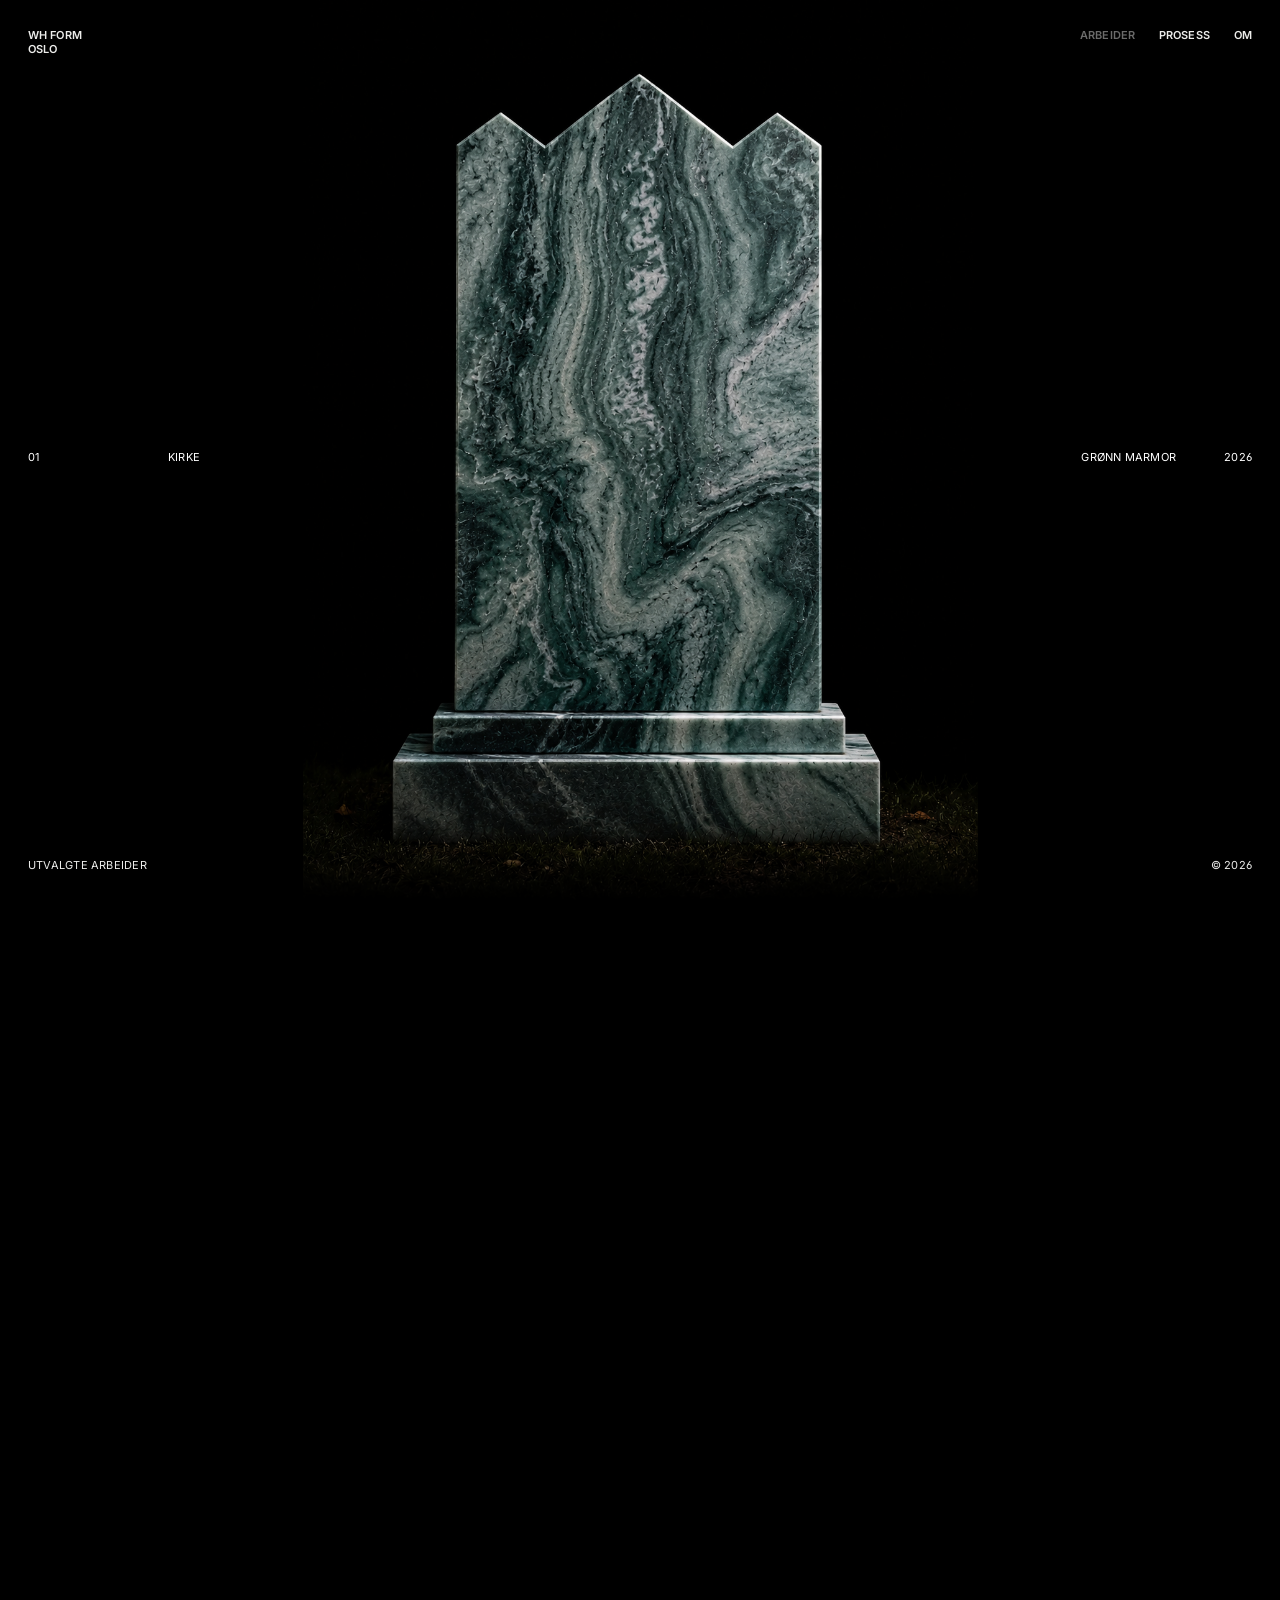
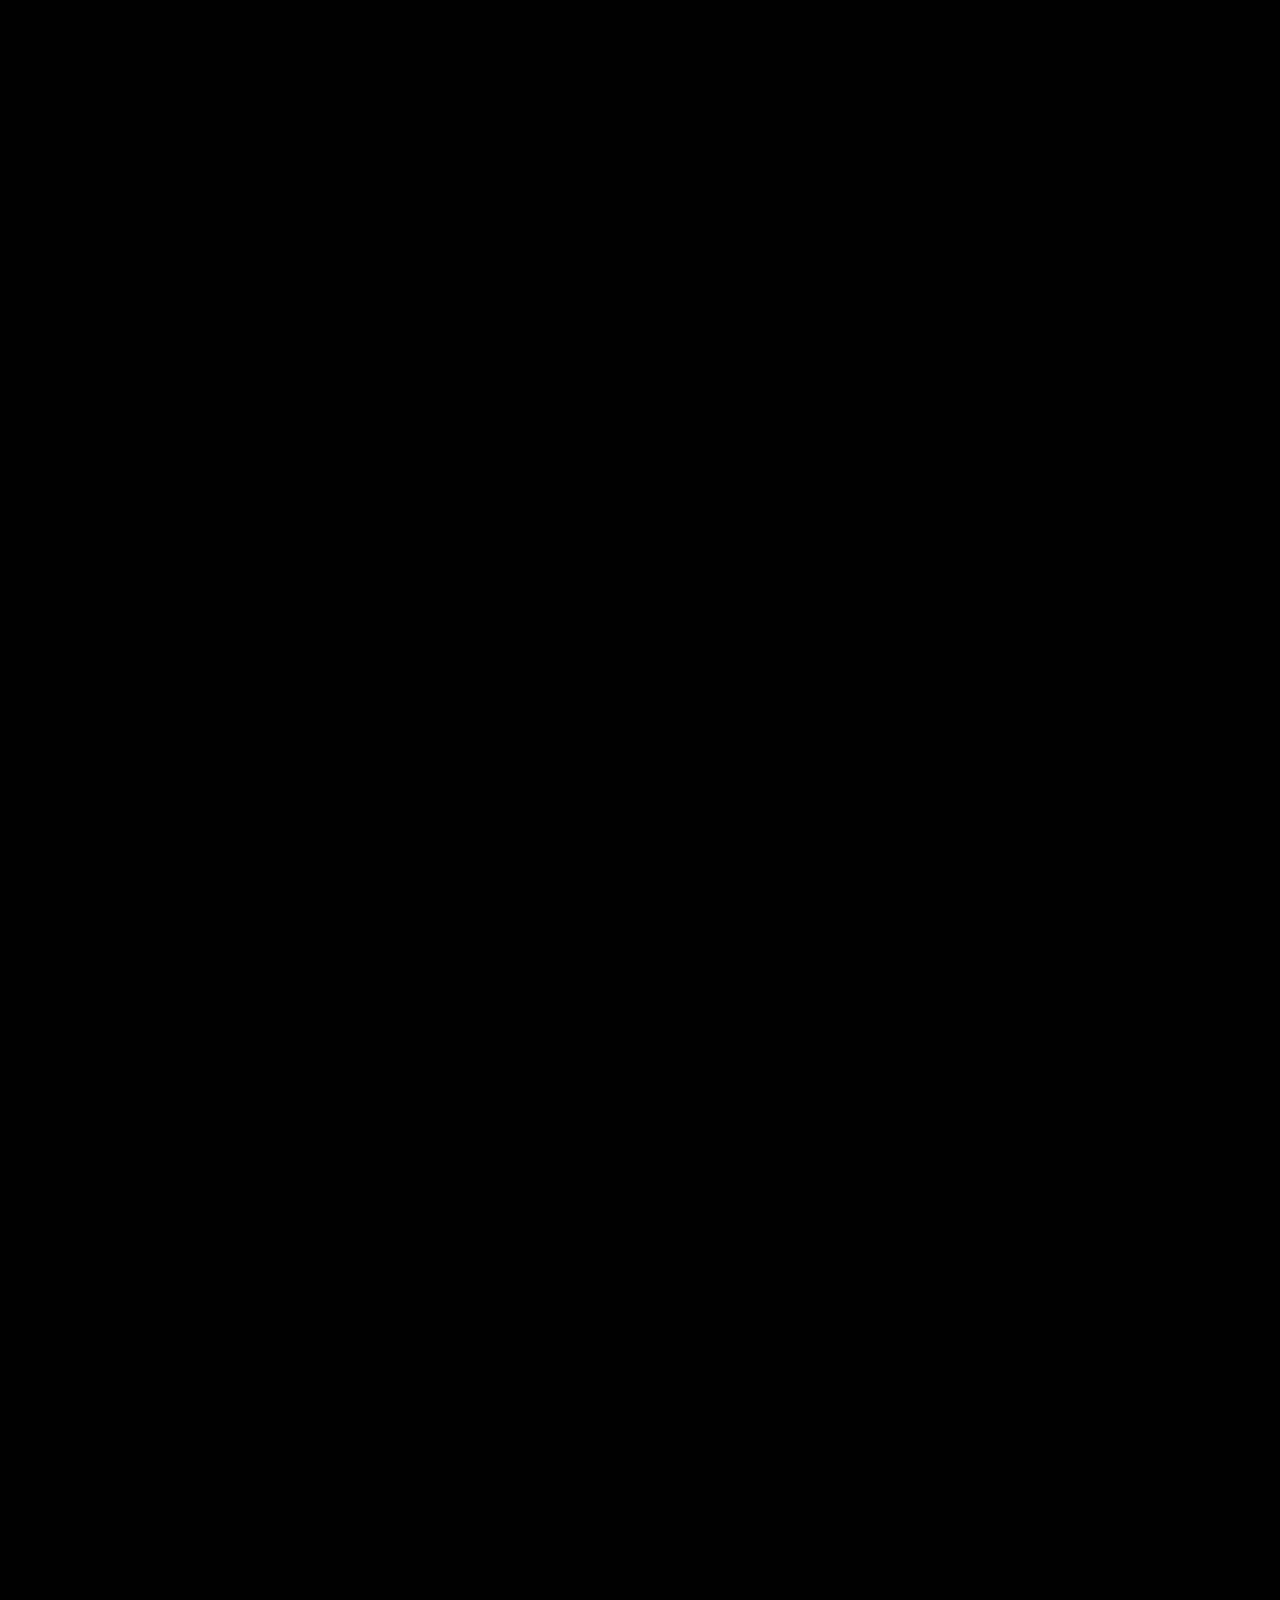
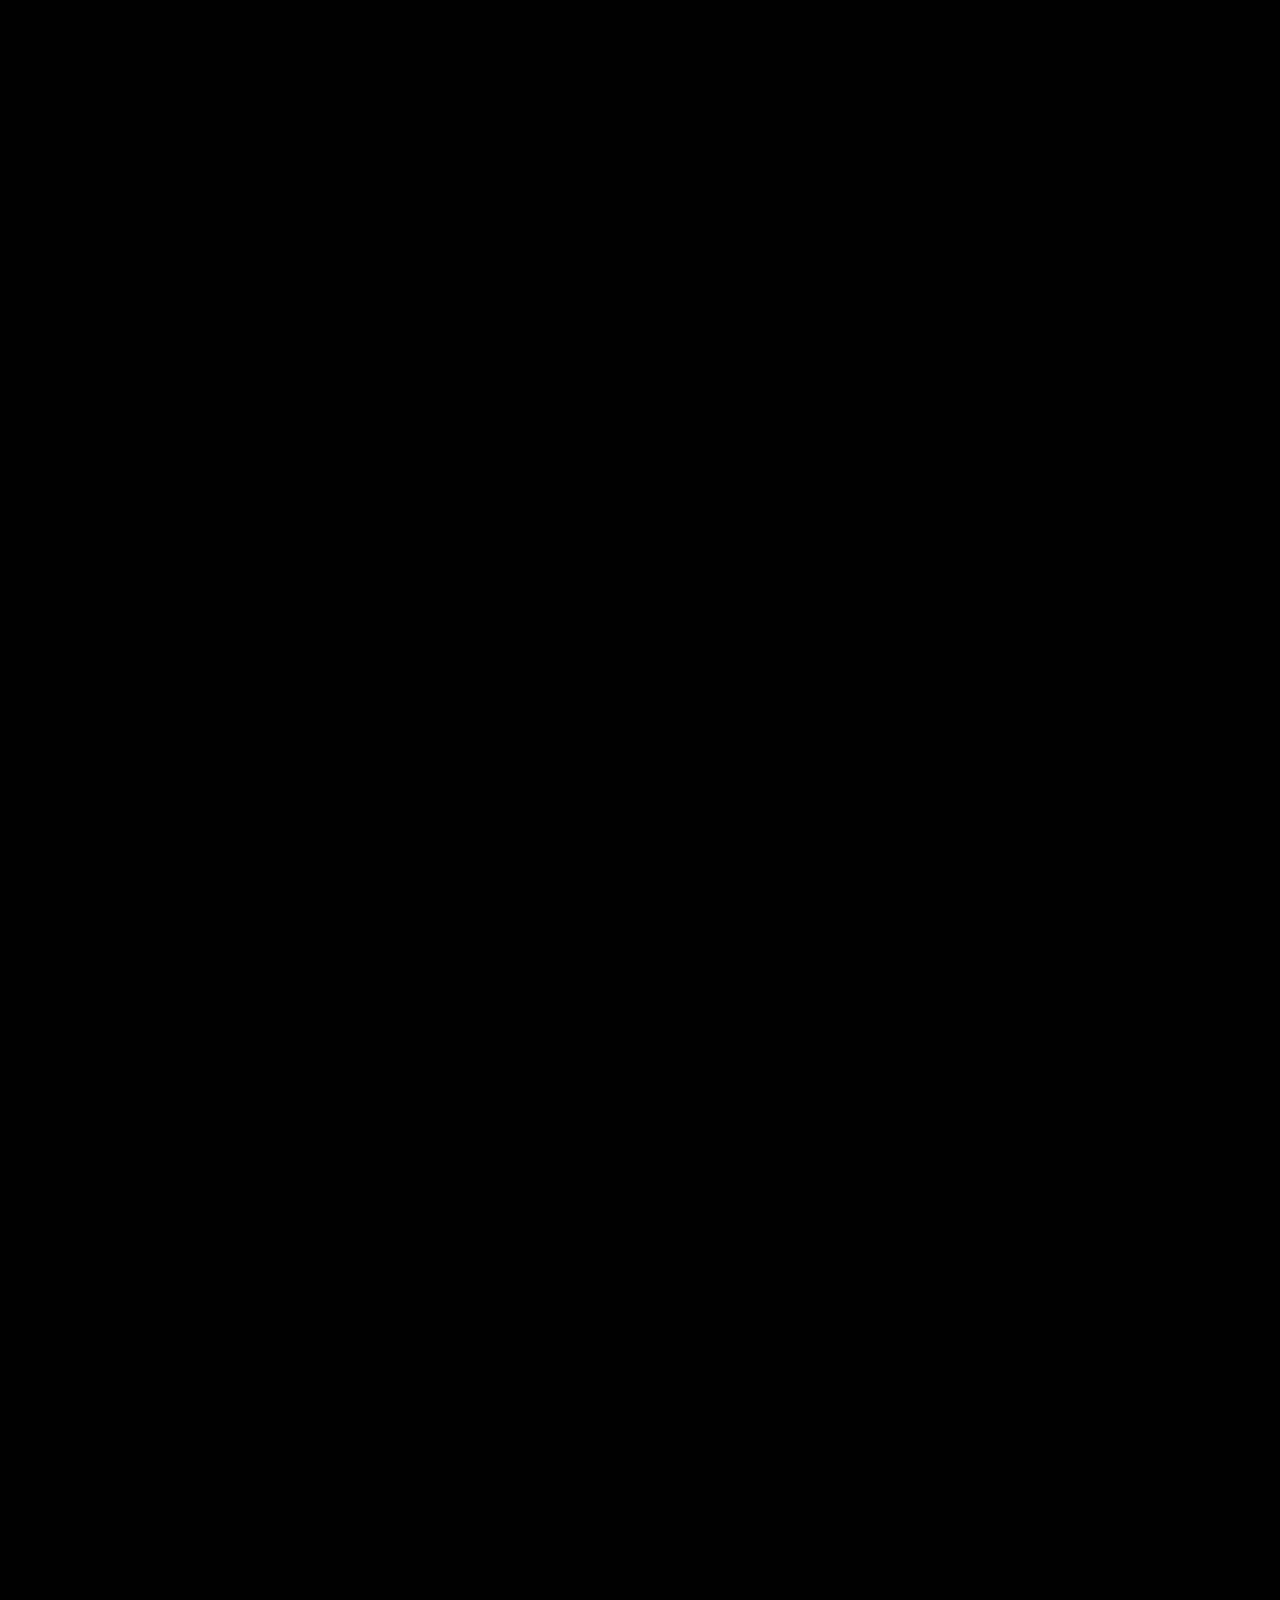
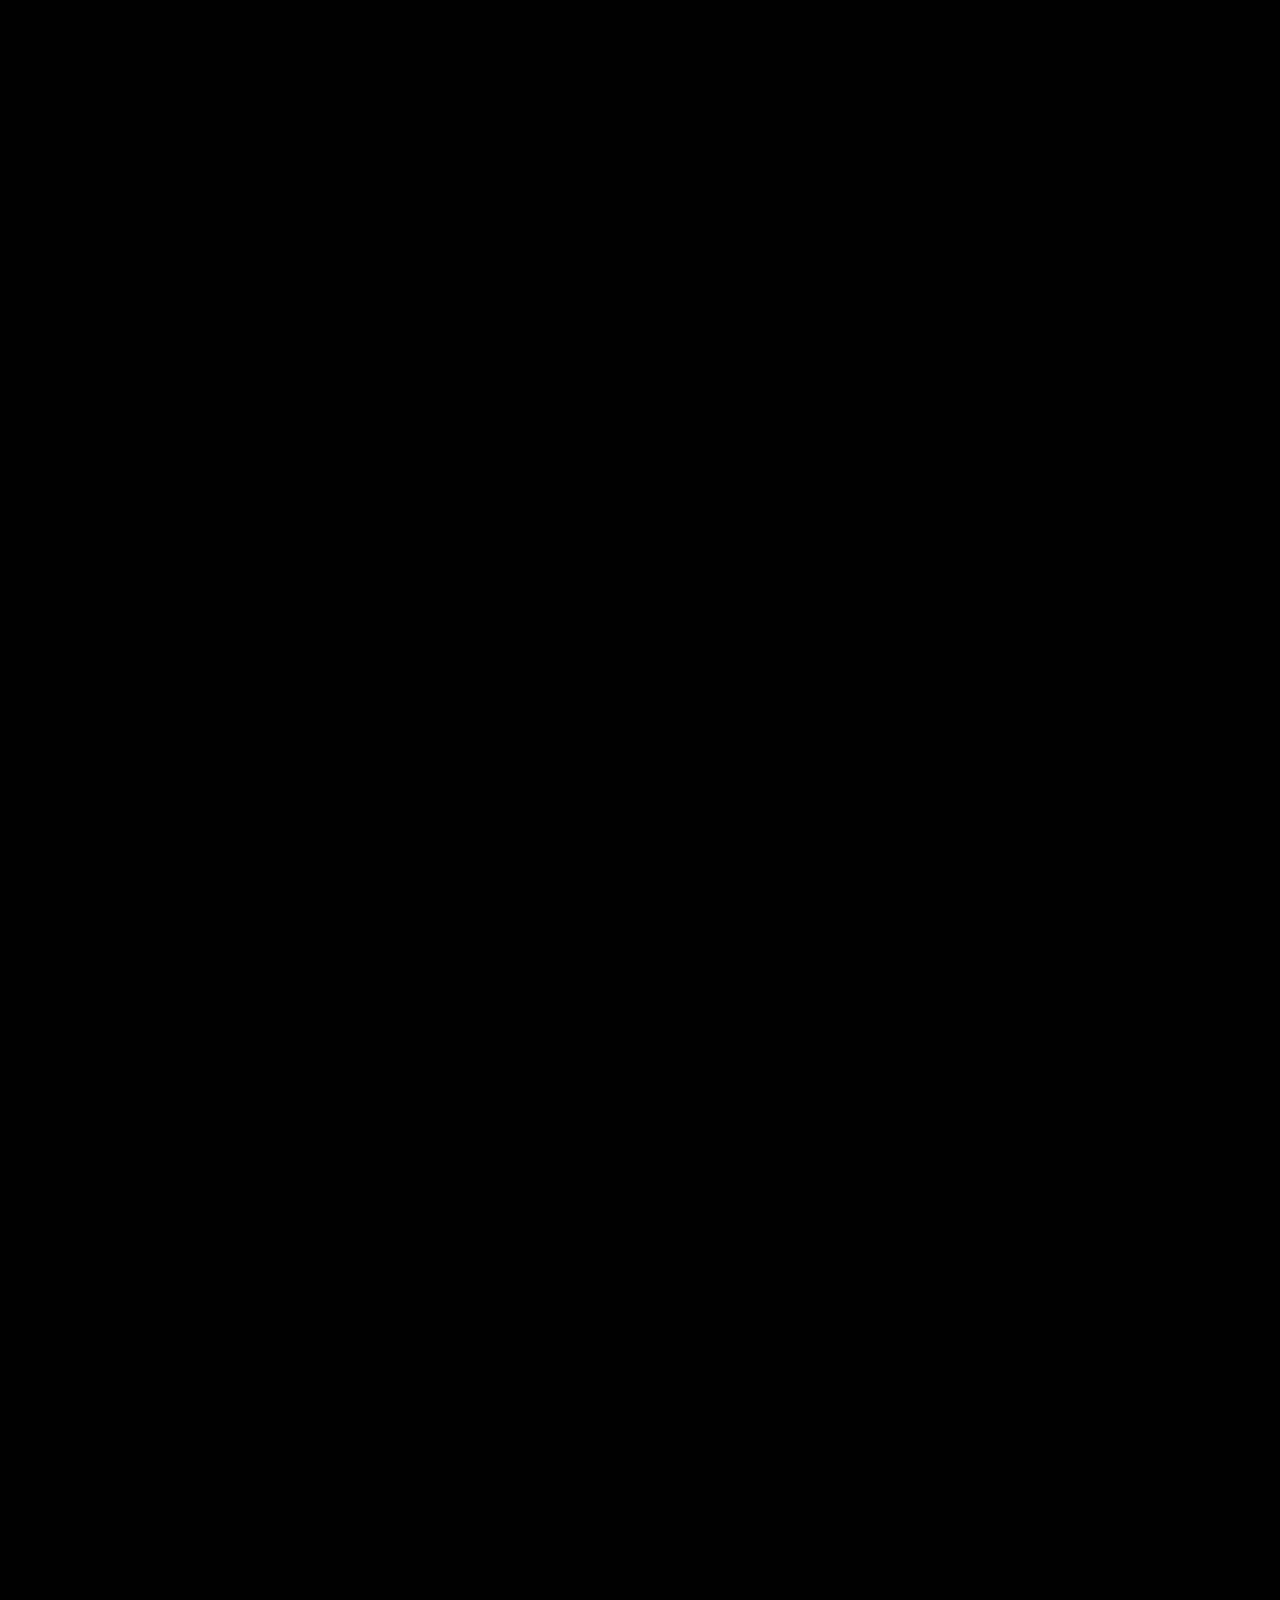
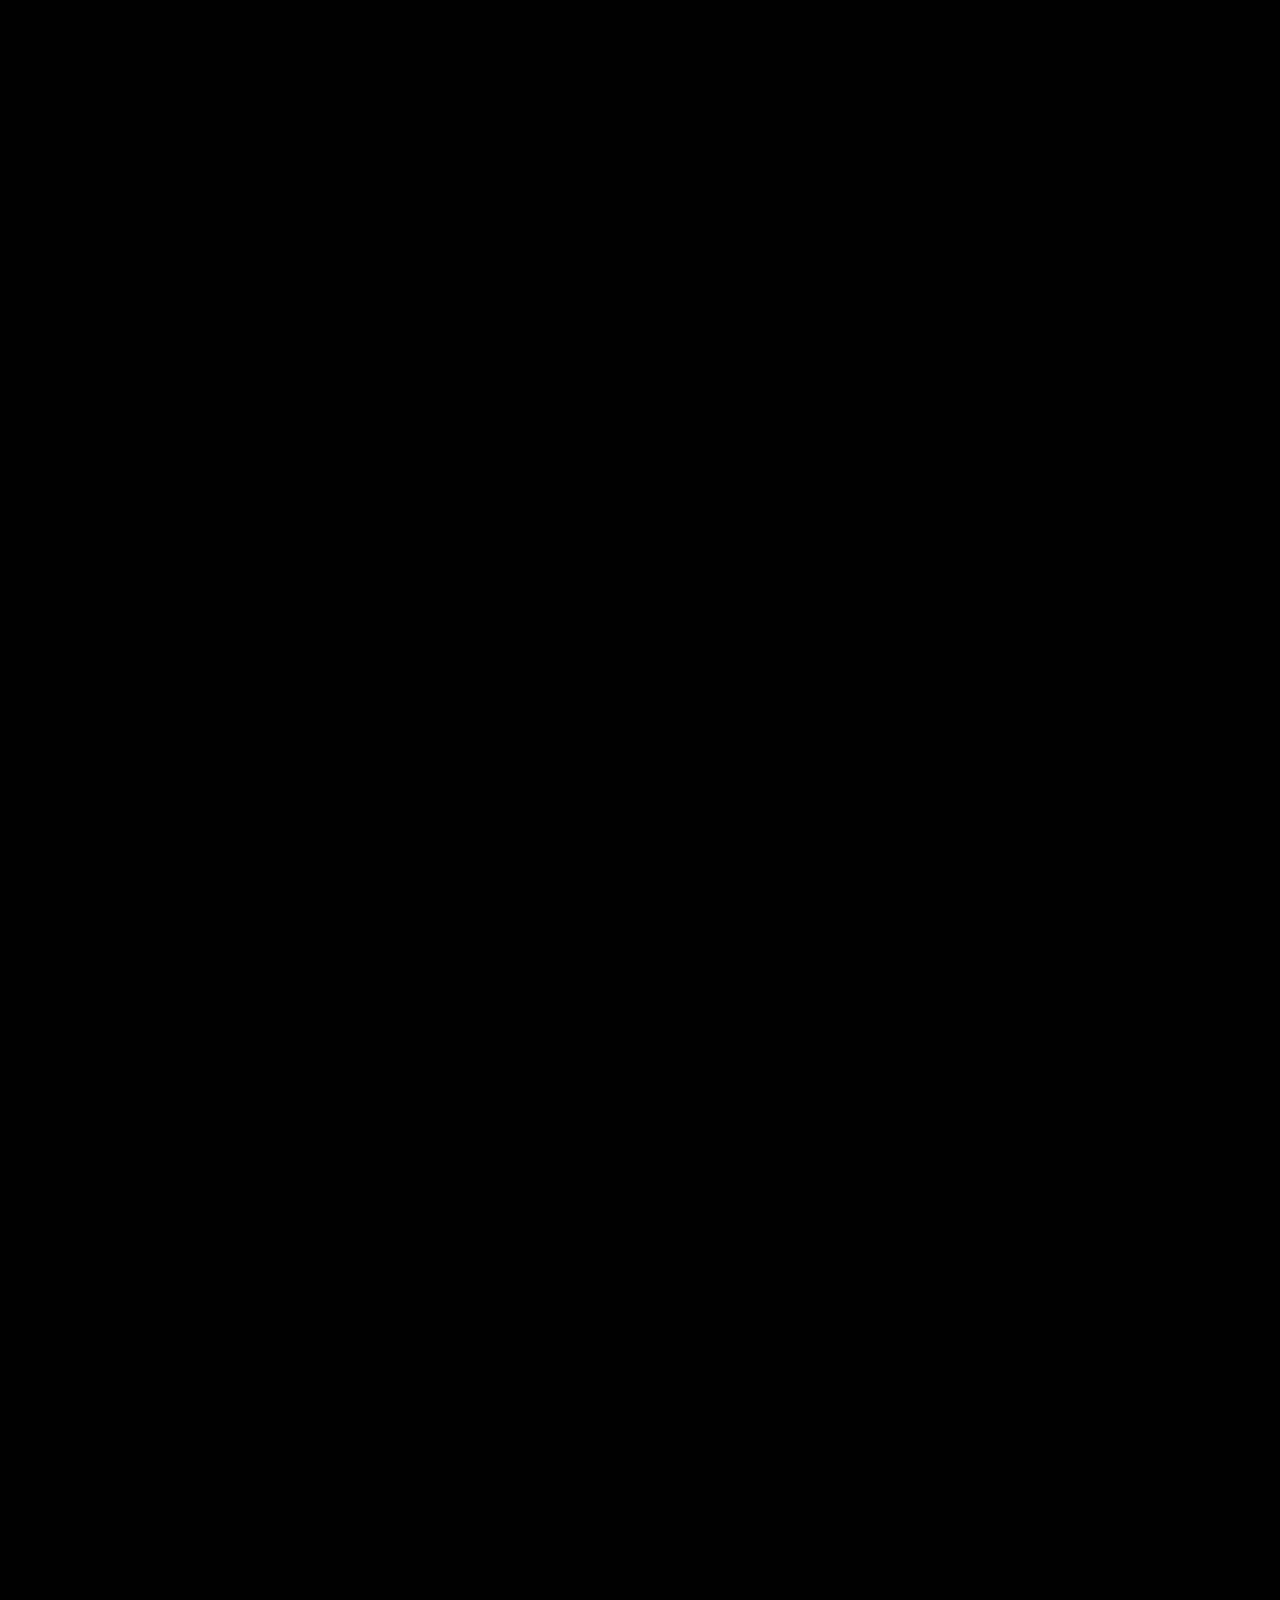
==== index.html @ 2aa05a50 "Update index.html" ====
<!DOCTYPE html>
<html lang="no" class="snap arbeider">
<head>
<meta charset="utf-8">
<meta name="viewport" content="width=device-width, initial-scale=1, viewport-fit=cover">
<title>WH FORM — ARBEIDER</title>
<meta name="description" content="WH FORM — norsk produksjonsverksted for gravsteiner og monumenter.">
<link rel="preconnect" href="https://fonts.googleapis.com">
<link rel="preconnect" href="https://fonts.gstatic.com" crossorigin>
<link href="https://fonts.googleapis.com/css2?family=Inter:wght@400;500;600&display=swap" rel="stylesheet">
<link rel="stylesheet" href="style.css">
</head>
<body>

  <!-- MASTHEAD -->
  <header class="masthead">
    <div class="m-brand">
      <span>WH FORM</span>
      <span>OSLO</span>
    </div>
    <nav class="nav">
      <a href="index.html" class="current">Arbeider</a>
      <a href="prosess.html">Prosess</a>
      <a href="om.html">Om</a>
    </nav>
  </header>

  <!-- STREAM -->
  <div class="stage" aria-hidden="false">
    <img class="shot" src="kirke.png" alt="Kirke">
    <img class="shot" src="Over.png" alt="Over">
    <img class="shot" src="Kors.png" alt="Kors">
    <img class="shot" src="Himmel.png" alt="Himmel">
    <img class="shot" src="Oval.png" alt="Oval">
    <img class="shot" src="Skraa.png" alt="Skrå">
    <img class="shot" src="Bue.png" alt="Bue">
    <img class="shot" src="Fals.png" alt="Fals">
    <img class="shot" src="Loft.png" alt="Løft">
  </div>

  <main class="stream">
    <section class="project" data-index="01" data-title="Kirke" data-material="Grønn marmor" data-year="2026"></section>
    <section class="project" data-index="02" data-title="Over" data-material="Rød granitt" data-year="2026"></section>
    <section class="project" data-index="03" data-title="Kors" data-material="Blå naturstein" data-year="2026"></section>
    <section class="project" data-index="04" data-title="Himmel" data-material="Grønn marmor" data-year="2026"></section>
    <section class="project" data-index="05" data-title="Oval" data-material="Sort granitt" data-year="2026"></section>
    <section class="project" data-index="06" data-title="Skrå" data-material="Blå naturstein" data-year="2026"></section>
    <section class="project" data-index="07" data-title="Bue" data-material="Rød granitt" data-year="2026"></section>
    <section class="project" data-index="08" data-title="Fals" data-material="Grå granitt" data-year="2026"></section>
    <section class="project" data-index="09" data-title="Løft" data-material="Blå marmor" data-year="2026"></section>
  </main>

  <!-- FAST TEKST (byttes ved scrolling) -->
  <div class="ann-fixed" aria-live="polite">
    <div class="af af-left"><span class="cap af-index">01</span><span class="cap af-title">Kirke</span></div>
    <div class="af af-right"><span class="cap af-material">Grønn marmor</span><span class="cap af-year">2026</span></div>
  </div>

  <!-- FOOTER BAR -->
  <div class="footbar">
    <span class="cap">Utvalgte arbeider</span>
    <span class="cap">© 2026</span>
  </div>

<script>
(function(){
  var shots=[].slice.call(document.querySelectorAll('.shot'));
  var secs=[].slice.call(document.querySelectorAll('.project'));
  var box=document.querySelector('.ann-fixed');
  var n=shots.length; if(!n)return;
  var el={i:box.querySelector('.af-index'),t:box.querySelector('.af-title'),m:box.querySelector('.af-material'),y:box.querySelector('.af-year')};
  var cur=-1,timer,ticking=false;
  function setText(k){
    var d=secs[k].dataset;
    el.i.textContent=d.index;el.t.textContent=d.title;el.m.textContent=d.material;el.y.textContent=d.year;
  }
  function swap(k){
    if(k===cur)return; var first=cur<0; cur=k;
    if(first){setText(k);return;}
    box.classList.add('swap'); clearTimeout(timer);
    timer=setTimeout(function(){setText(k);box.classList.remove('swap');},260);
  }
  function ease(t){return t*t*(3-2*t);}
  function frame(){
    ticking=false;
    var vh=window.innerHeight;
    var p=window.scrollY/vh;
    for(var i=0;i<n;i++){
      var d=p-i, a=Math.abs(d);
      var o=1-ease(Math.min(Math.max((a-0.12)/0.5,0),1));  /* tydelig holdt midt i hver steins skjerm */
      var sc=1.04-0.04*(1-Math.min(a,1))+0.03*Math.min(a,1);
      var ty=-d*5;                                          /* rolig drift i vh */
      shots[i].style.opacity=o.toFixed(3);
      shots[i].style.transform='translate3d(0,'+ty.toFixed(2)+'vh,0) scale('+sc.toFixed(4)+')';
    }
    swap(Math.min(n-1,Math.max(0,Math.round(p))));
  }
  function req(){if(!ticking){ticking=true;requestAnimationFrame(frame);}}
  window.addEventListener('scroll',req,{passive:true});
  window.addEventListener('resize',req);
  frame();
})();
</script>
</body>
</html>
---- style.css ----
:root{
  --bg:#0A0A0A;
  --text:#EDEDEB;
  --muted:#6E6E6A;

  --edge:clamp(16px,2.2vw,28px);
  --img-w:clamp(300px,38vw,560px);
  --gap:6px;

  --s4:16px; --s5:24px; --s6:32px; --s7:48px; --s8:64px; --s9:96px;
}

*{box-sizing:border-box;}
html{-webkit-text-size-adjust:100%;scroll-behavior:smooth;}
body{
  margin:0;
  background:var(--bg);
  color:var(--text);
  font-family:"Inter","Helvetica Neue",Helvetica,Arial,sans-serif;
  font-size:11px;
  line-height:1.3;
  font-weight:400;
  letter-spacing:0.02em;
  text-transform:uppercase;            /* ALT I CAPS */
  font-feature-settings:"cv05" 1,"ss01" 1;
  -webkit-font-smoothing:antialiased;
}
a{color:inherit;text-decoration:none;}
img{display:block;width:100%;height:auto;}
video{display:block;width:100%;height:auto;}
ul{list-style:none;margin:0;padding:0;}

.cap{letter-spacing:0.02em;}

/* ---------------- MASTHEAD (fixed) ---------------- */
.masthead{
  position:fixed;top:0;left:0;right:0;z-index:30;
  display:flex;justify-content:space-between;align-items:flex-start;
  padding:var(--edge);
  pointer-events:none;
  mix-blend-mode:difference;
}
.masthead a,.masthead .nav{pointer-events:auto;}
.m-brand{font-weight:600;letter-spacing:0.01em;line-height:1.3;}
.m-brand span{display:block;}
.nav{display:flex;gap:var(--s5);font-weight:600;letter-spacing:0.01em;}
.nav a{transition:opacity .2s;}
.nav a:hover{opacity:.5;}
.nav a.current{opacity:.45;}

/* ---------------- STREAM (ARBEIDER) ---------------- */
/* Fullskjerm-sekvens: bildene står fast og toner over i hverandre, styrt av scroll. */
html.arbeider,html.arbeider body{background:#000;}
html.snap{scroll-snap-type:y mandatory;}
.stage{position:fixed;inset:0;z-index:1;overflow:hidden;background:#000;}
.shot{
  position:absolute;inset:0;
  width:100%;height:100%;
  object-fit:contain;object-position:center;
  opacity:0;will-change:opacity,transform;
  -webkit-mask-image:linear-gradient(to right,transparent,#000 10%,#000 90%,transparent),linear-gradient(to bottom,#000 92%,transparent);
  -webkit-mask-composite:source-in;
  mask-image:linear-gradient(to right,transparent,#000 10%,#000 90%,transparent),linear-gradient(to bottom,#000 92%,transparent);
  mask-composite:intersect;
}
.stream{position:relative;z-index:0;}
.project{height:100vh;height:100svh;scroll-snap-align:start;scroll-snap-stop:always;}

.ann-fixed{
  position:fixed;left:0;right:0;top:50%;transform:translateY(-50%);
  z-index:25;pointer-events:none;
  mix-blend-mode:difference;color:#fff;
  transition:opacity .22s ease;
}
.ann-fixed.swap{opacity:0;}
.af{position:absolute;top:0;display:flex;white-space:nowrap;}
.af-left{left:var(--edge);}
.af-left .af-index{width:140px;}
.af-right{right:var(--edge);gap:var(--s7);}

/* ---------------- PROSESS ---------------- */
/* Landskapsmedie dratt helt ut til høyre kant. Tekst forankret til venstre. */
.process{padding-bottom:var(--s9);}
.proc-item{
  position:relative;
  display:grid;
  grid-template-columns:1fr;         /* media styres med egne marginer */
  min-height:70vh;
  padding:var(--s9) 0;
}
.proc-media{
  width:clamp(60%,72vw,78%);
  margin-left:auto;                  /* skyver helt ut til høyre kant */
  margin-right:0;
}
.proc-media video,
.proc-media .ph{width:100%;height:auto;display:block;}
/* landskaps-placeholder 16:9 */
.proc-media .ph{
  aspect-ratio:16/9;
  background:#141414;
  display:flex;align-items:center;justify-content:center;
  color:var(--muted);letter-spacing:0.06em;font-size:11px;
}
.proc-text{
  position:absolute;top:50%;transform:translateY(-50%);
  left:var(--edge);
  width:calc(28vw - var(--edge));
  max-width:260px;
}
.proc-text .t-index{color:var(--muted);margin-bottom:8px;}
.proc-text .t-title{font-size:15px;letter-spacing:0.02em;margin-bottom:var(--s5);}
.proc-text .t-ref .cap{display:block;}
.proc-text .t-ref .lbl{color:var(--muted);margin-bottom:3px;}

/* ---------------- OM ---------------- */
.about{min-height:100vh;display:flex;align-items:center;padding:var(--s9) var(--edge);}
.about-inner{max-width:620px;margin:0 auto;}
.about .label{color:var(--muted);letter-spacing:0.02em;margin-bottom:var(--s6);}
.about-inner p{margin:0 0 var(--s5);font-size:14px;line-height:1.65;letter-spacing:0.02em;}
.about-inner p.lead{font-size:17px;line-height:1.55;}
.founders{margin-top:var(--s7);display:grid;grid-template-columns:1fr 1fr;gap:var(--s6);}
.founders h3{margin:0 0 8px;font-size:11px;font-weight:500;letter-spacing:0.02em;color:var(--muted);}
.founders p{font-size:12.5px;line-height:1.6;margin:0;letter-spacing:0.02em;}

/* ---------------- FOOTER (fixed) ---------------- */
.footbar{
  position:fixed;bottom:0;left:0;right:0;z-index:30;
  display:flex;justify-content:space-between;
  padding:var(--edge);
  pointer-events:none;
  mix-blend-mode:difference;
}

/* ---------------- TABLET ---------------- */
@media (max-width:1023px){
  :root{--img-w:clamp(320px,56vw,520px);}
  .af-left .af-index{width:70px;}
  .proc-media{width:82%;}
  .proc-text{width:30vw;}
}

/* ---------------- MOBILE ---------------- */
@media (max-width:767px){
  :root{--img-w:calc(100vw - 2*var(--edge));--gap:var(--s7);}
  .ann-fixed{top:auto;bottom:var(--s5);transform:none;}
  .af-left .af-index{width:auto;margin-right:var(--s5);}
  .af-right{gap:var(--s4);}

  /* prosess stabler: tekst over, fullbredde landskapsmedie under */
  .process{padding-top:var(--s9);}
  .proc-item{min-height:0;padding:var(--s7) 0;}
  .proc-media{width:100%;}
  .proc-text{position:static;transform:none;width:auto;max-width:none;padding:0 var(--edge);margin-bottom:var(--s4);}

  .masthead{padding:var(--s4) var(--edge);}
  .nav{gap:var(--s4);}
  .footbar{display:none;}

  .about{padding:var(--s9) var(--edge);}
  .founders{grid-template-columns:1fr;gap:var(--s6);}
  .about-inner p.lead{font-size:15px;}
}
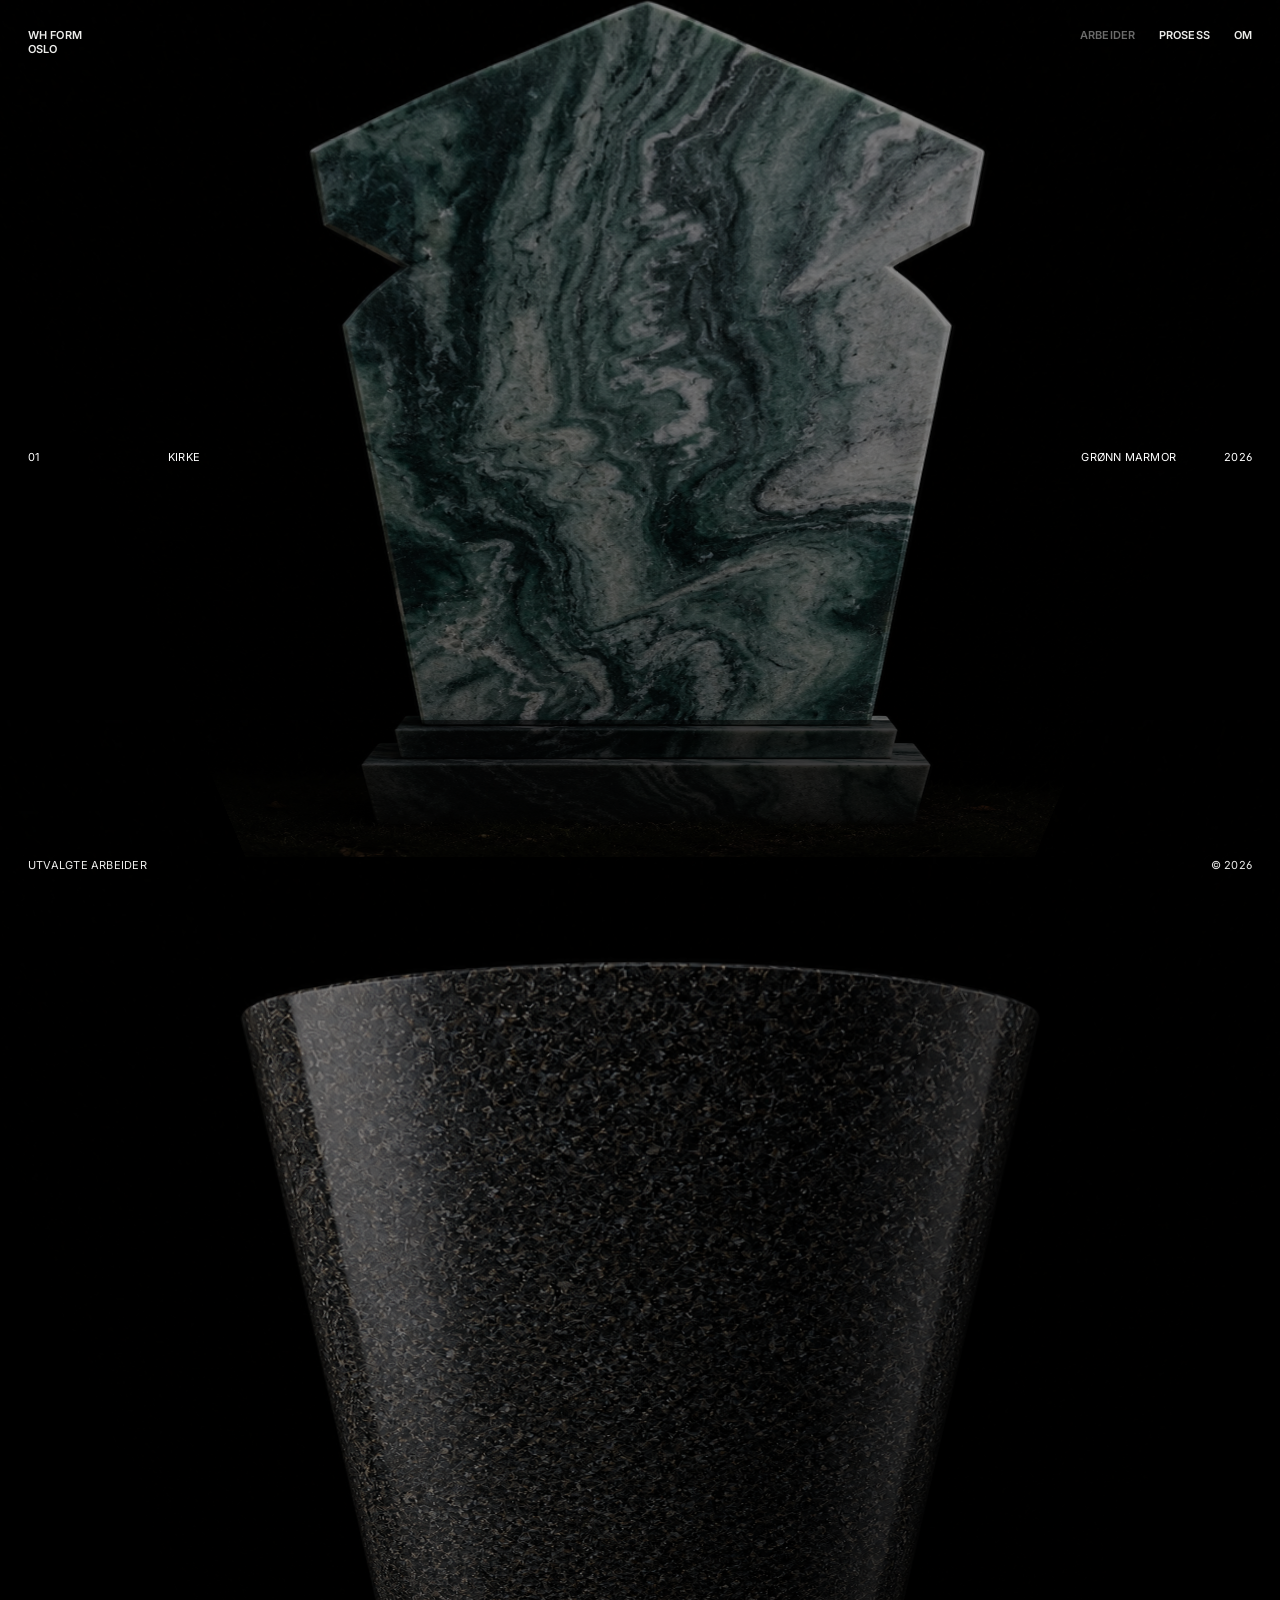
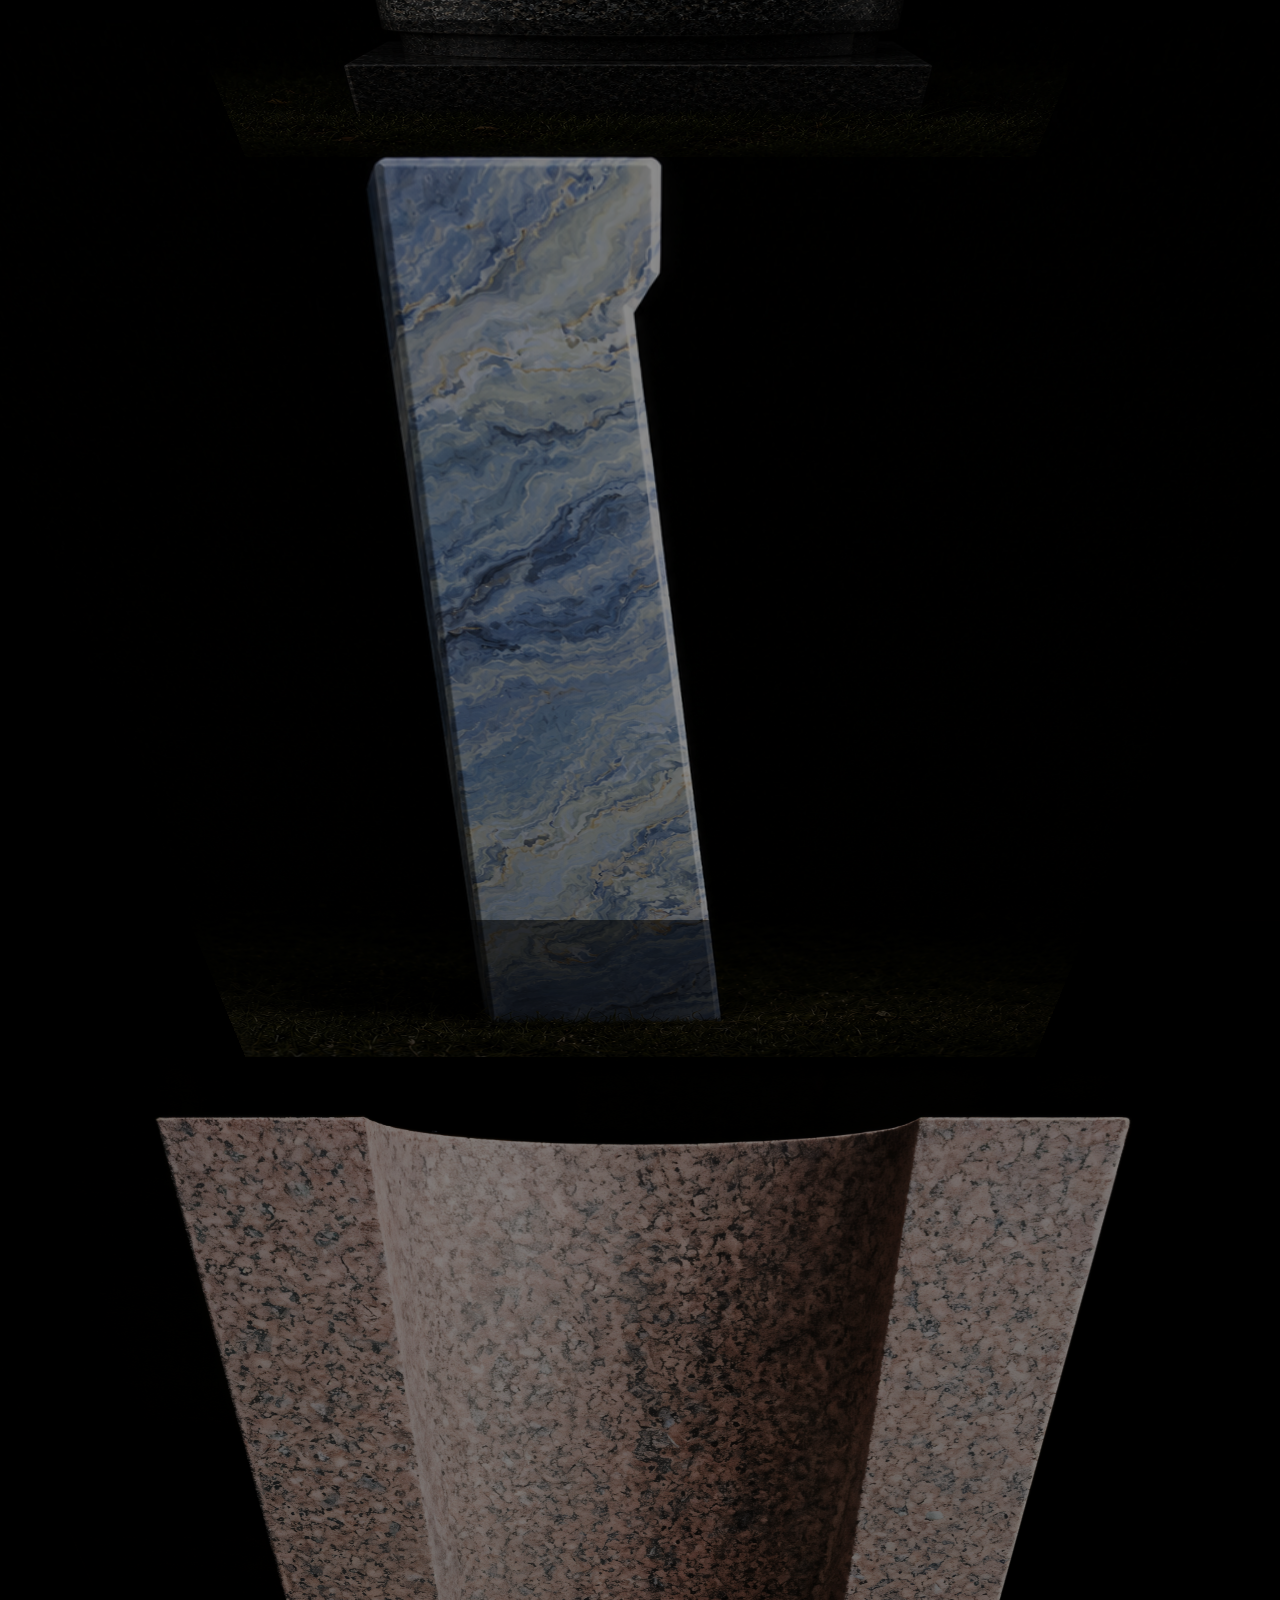
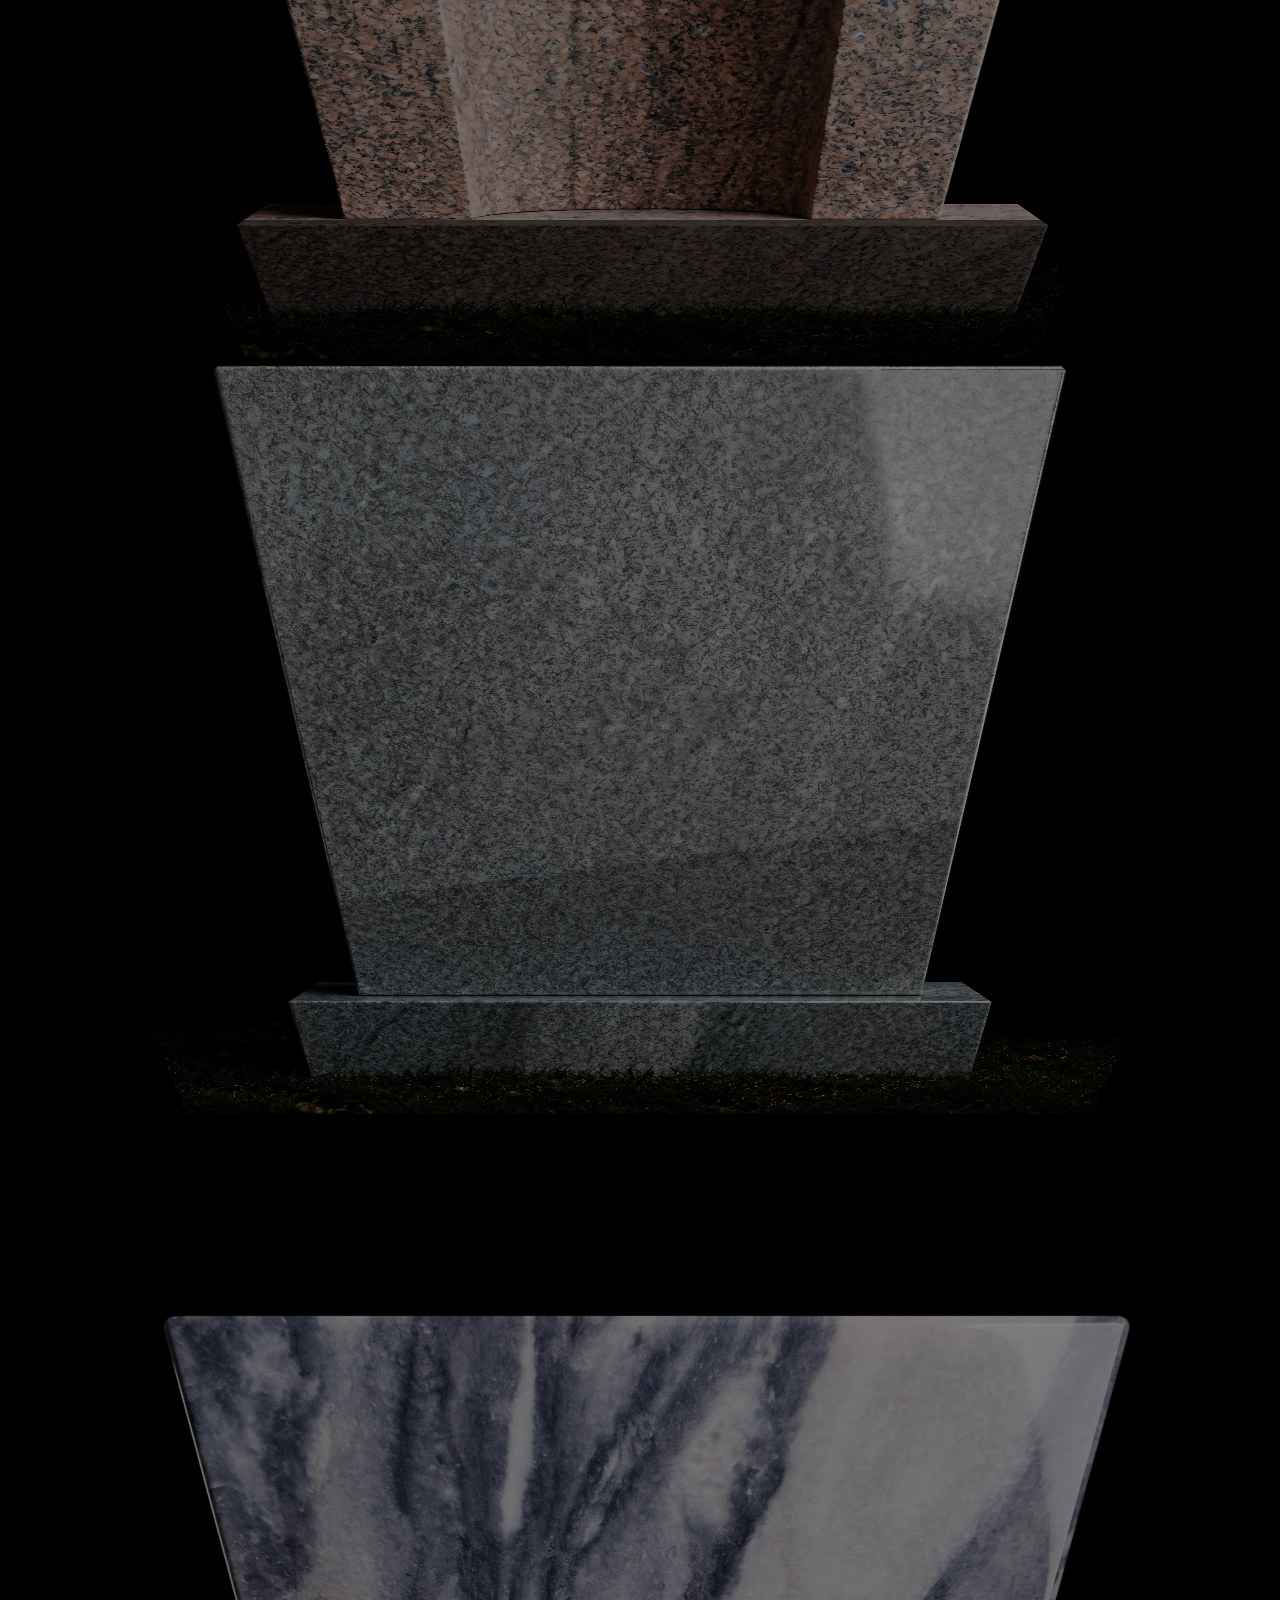
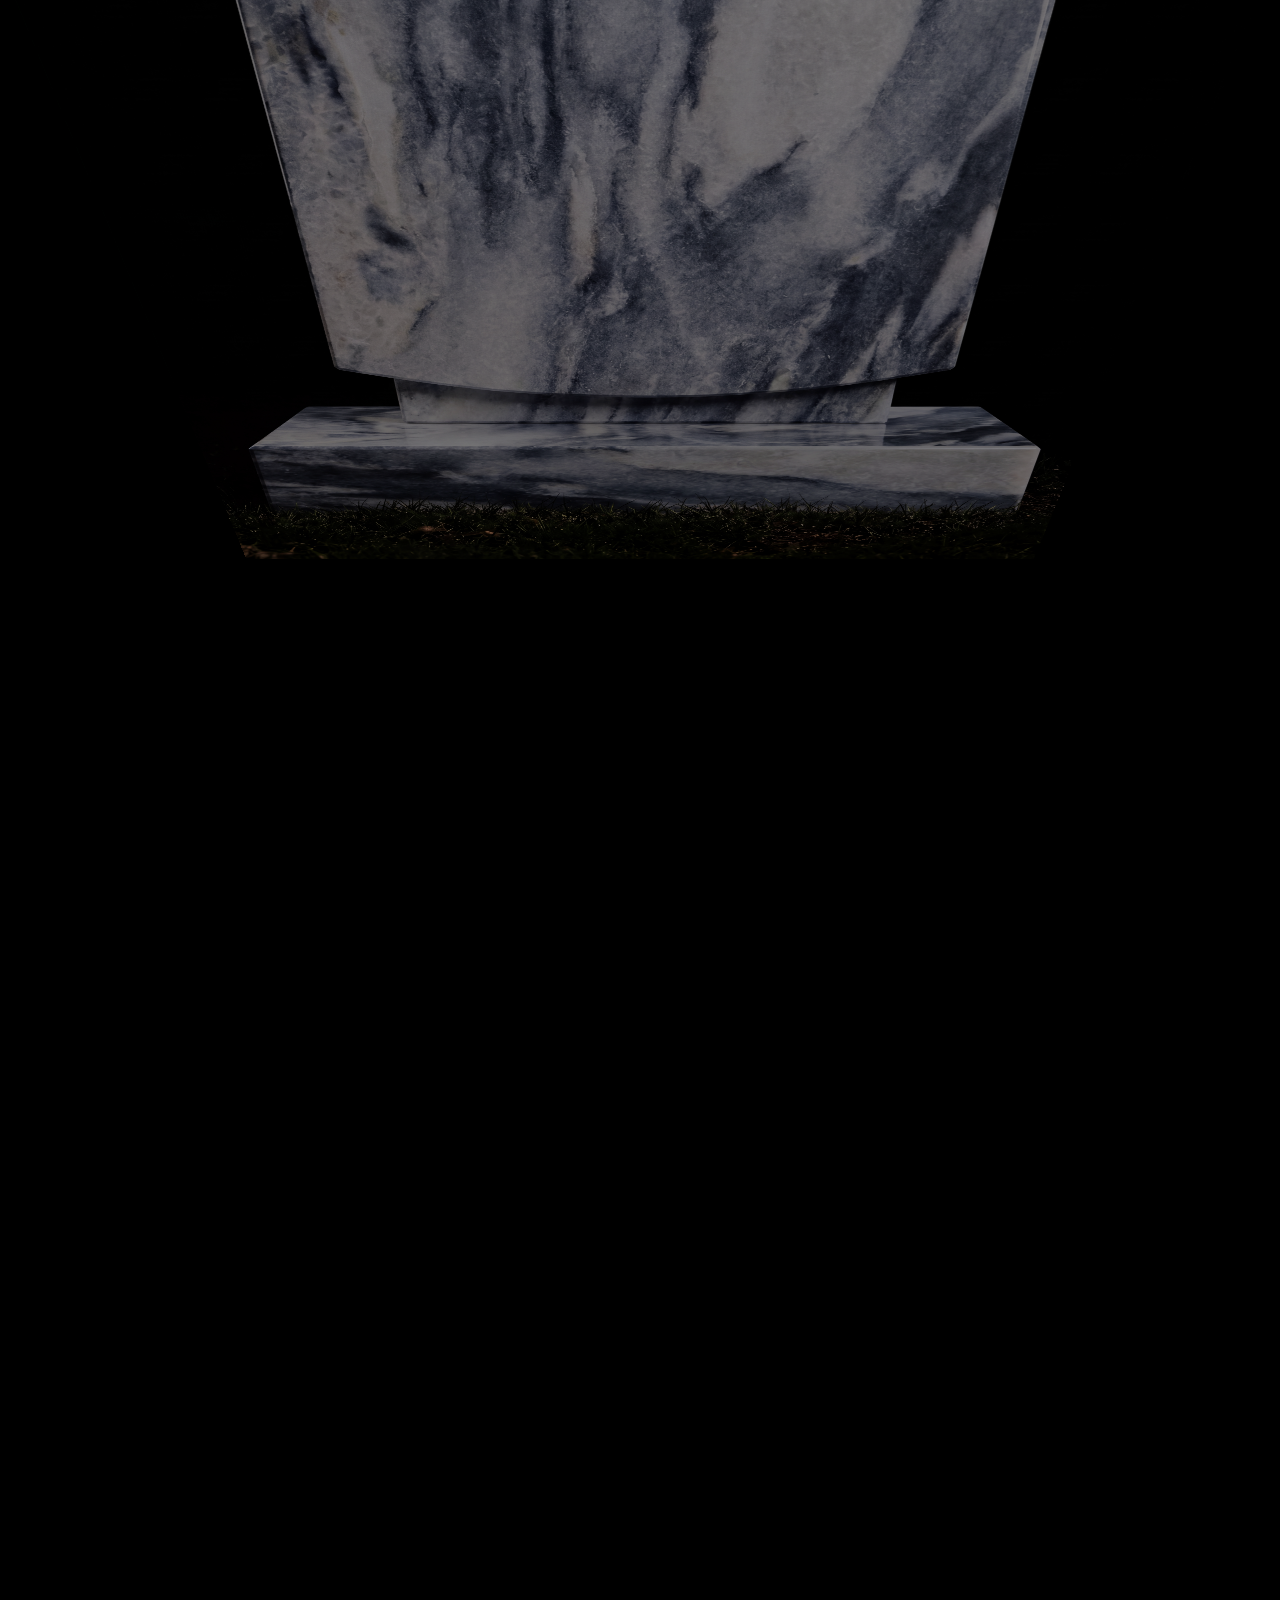
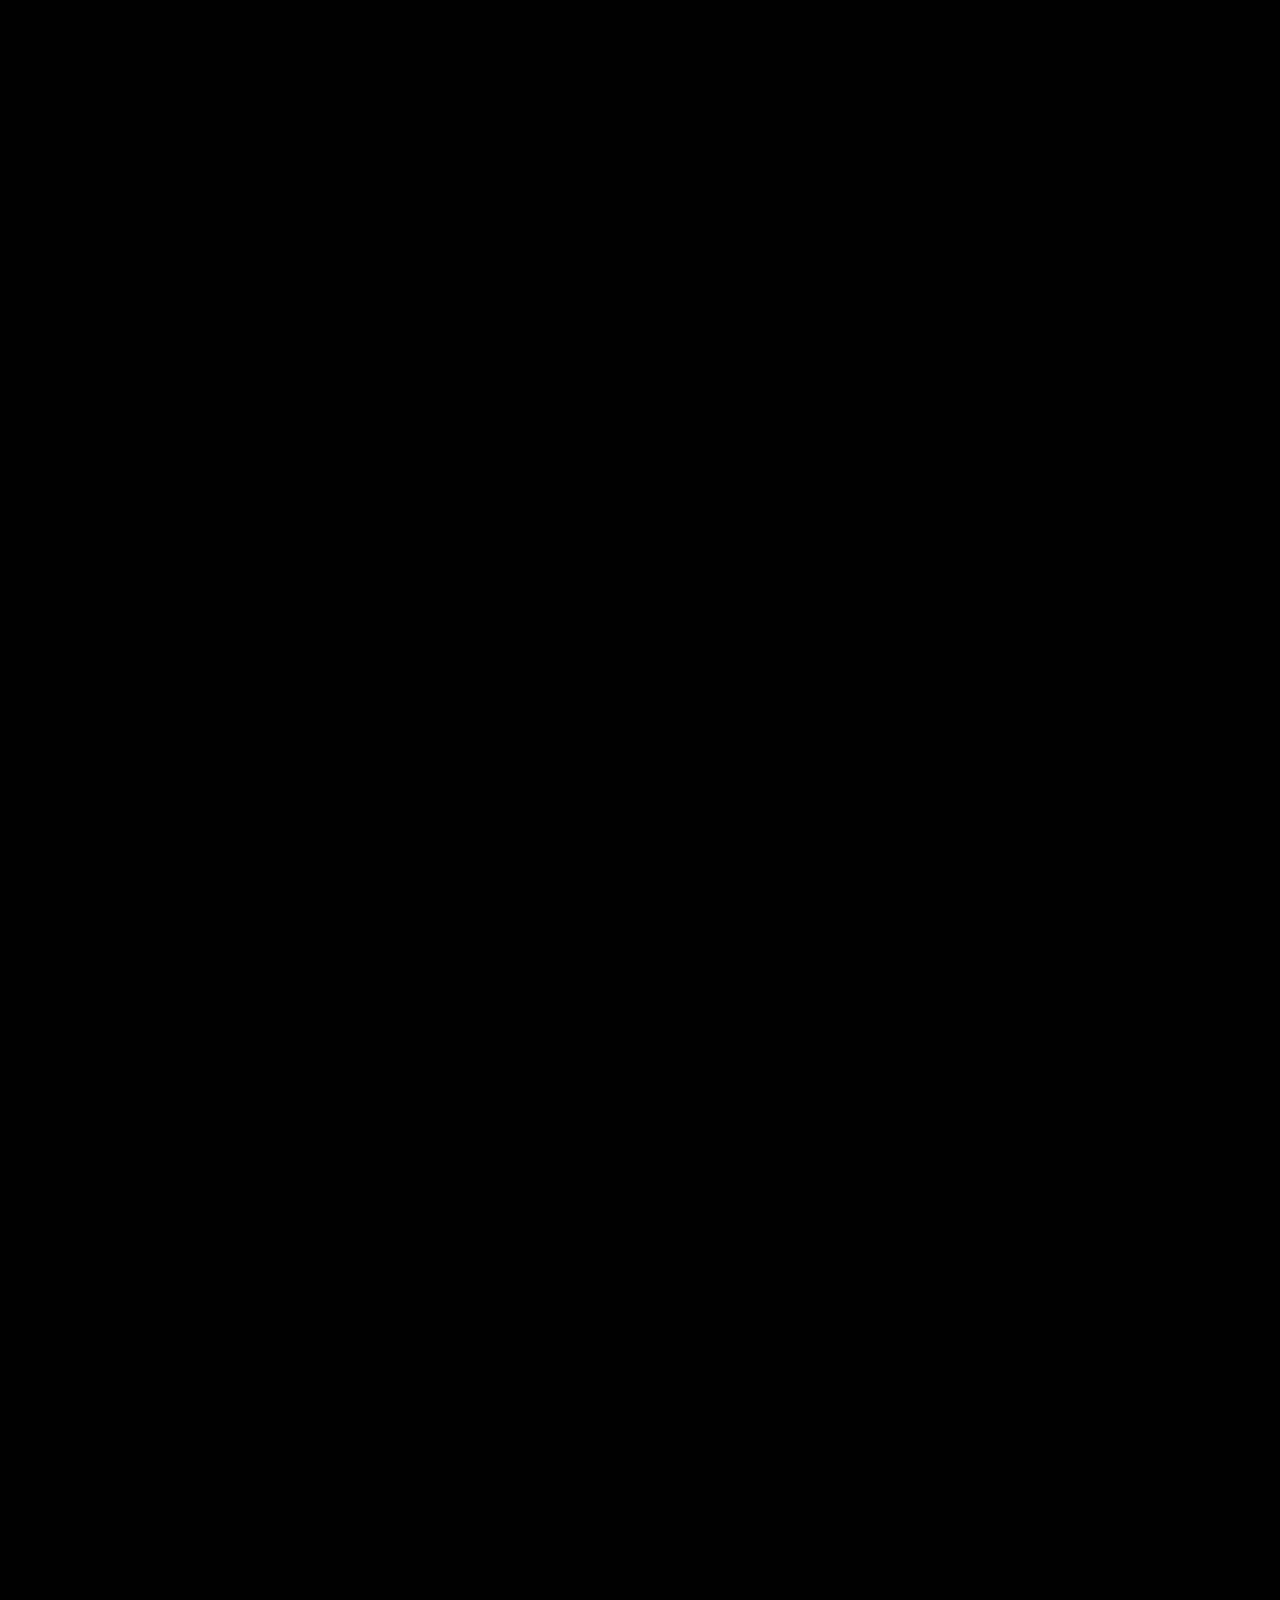
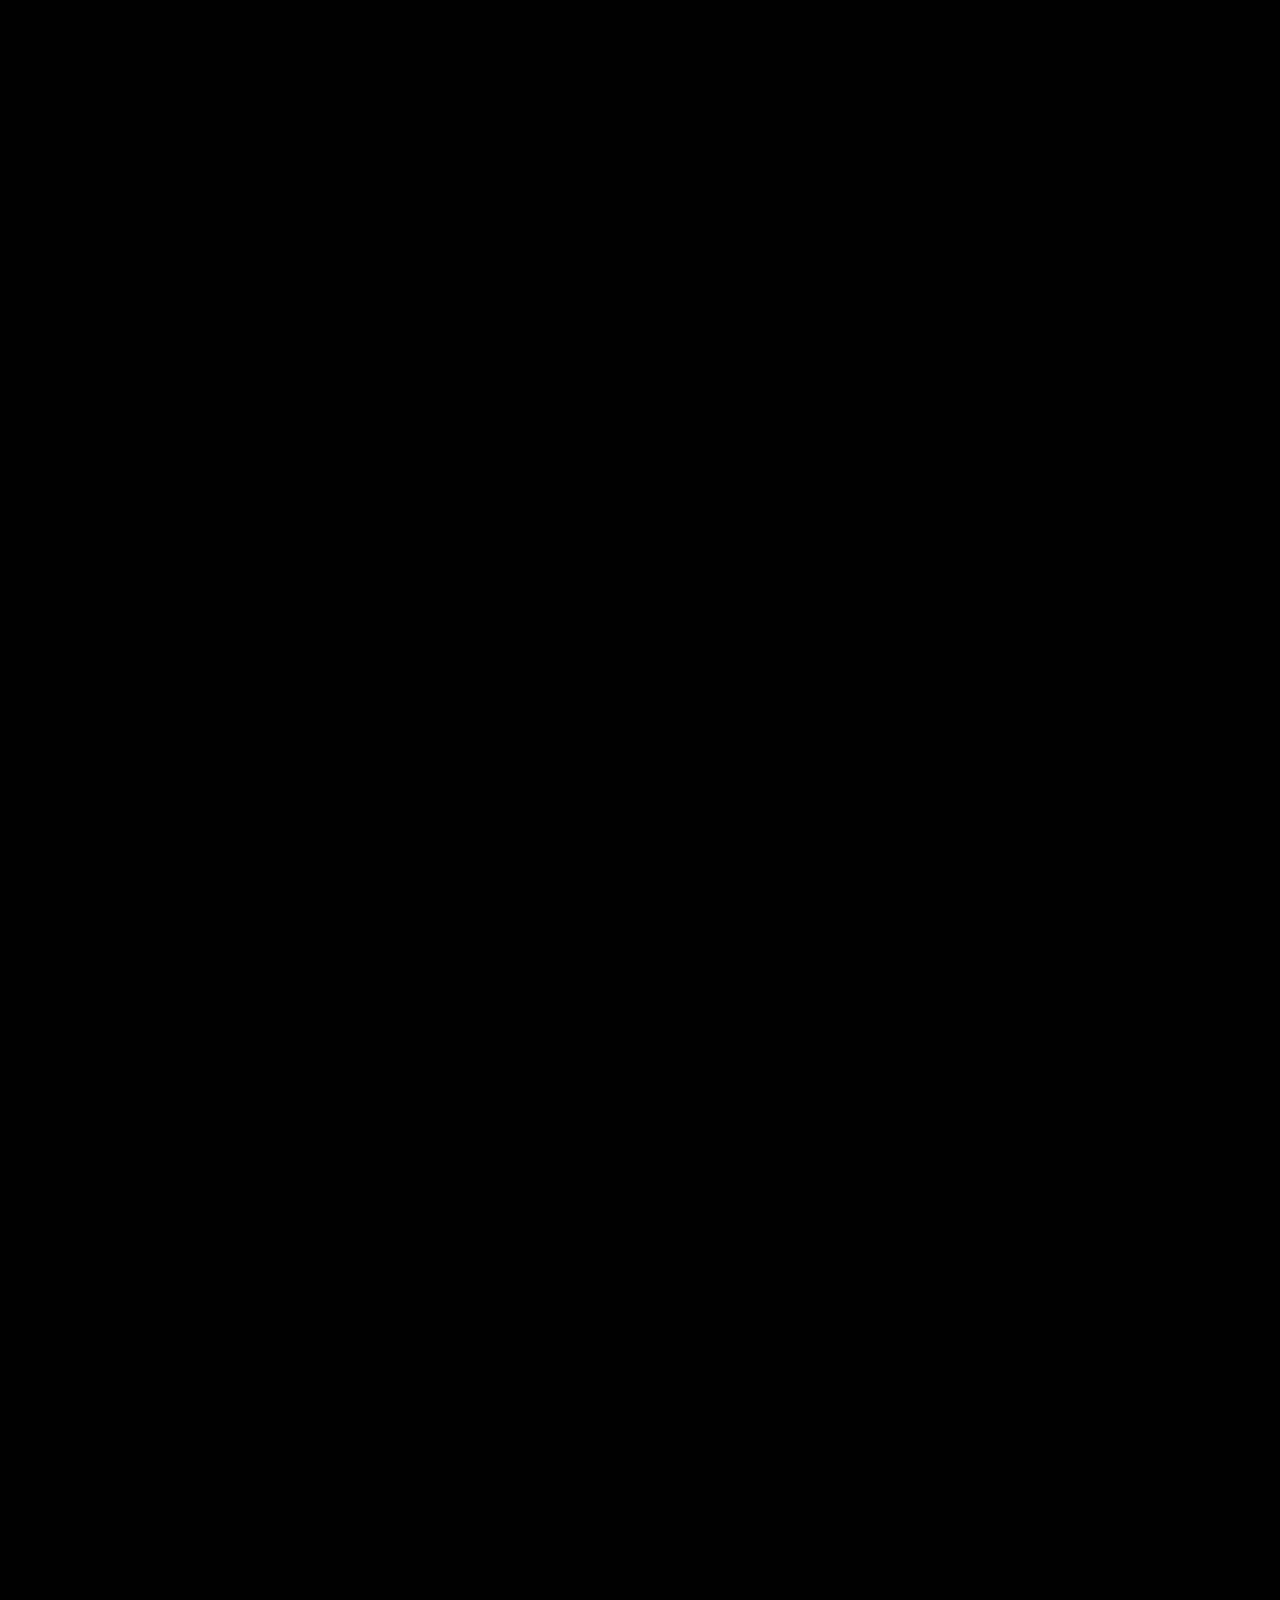
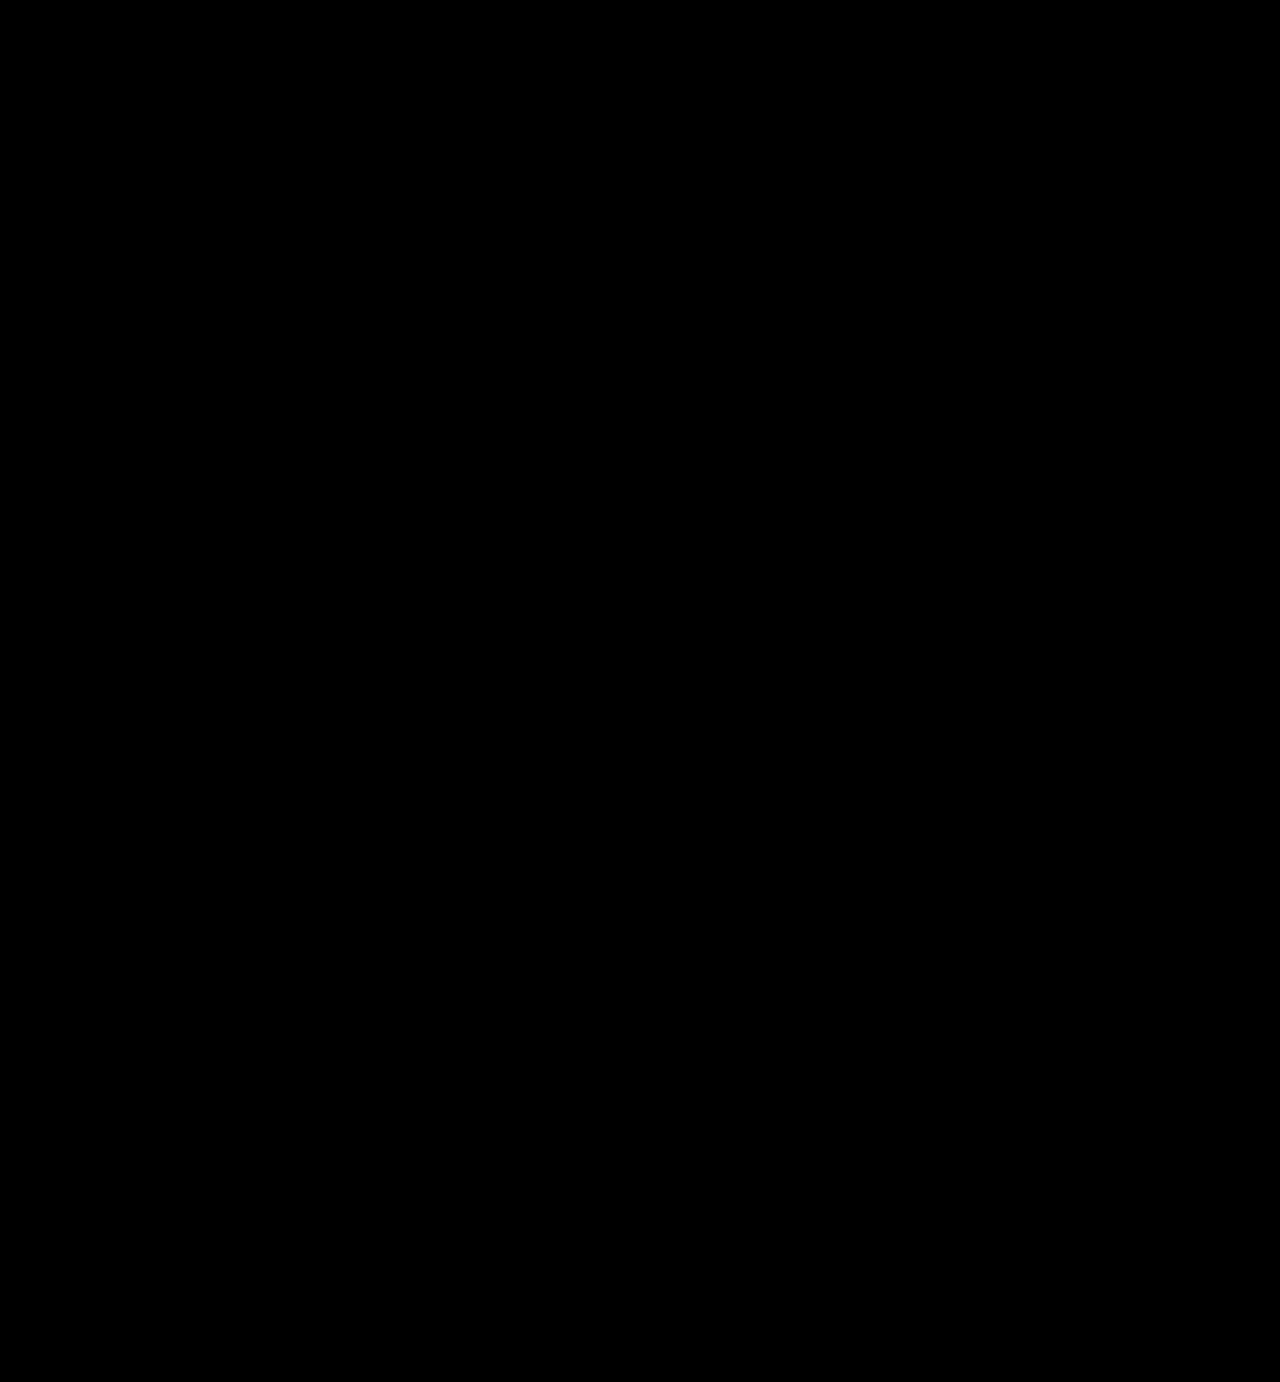
==== commit c2b0946c: "Update index.html" ====
--- a/index.html
+++ b/index.html
@@ -1,5 +1,5 @@
 <!DOCTYPE html>
-<html lang="no" class="snap arbeider">
+<html lang="no" class="arbeider">
 <head>
 <meta charset="utf-8">
 <meta name="viewport" content="width=device-width, initial-scale=1, viewport-fit=cover">
@@ -26,28 +26,16 @@
   </header>
 
   <!-- STREAM -->
-  <div class="stage" aria-hidden="false">
-    <img class="shot" src="kirke.png" alt="Kirke">
-    <img class="shot" src="Over.png" alt="Over">
-    <img class="shot" src="Kors.png" alt="Kors">
-    <img class="shot" src="Himmel.png" alt="Himmel">
-    <img class="shot" src="Oval.png" alt="Oval">
-    <img class="shot" src="Skraa.png" alt="Skrå">
-    <img class="shot" src="Bue.png" alt="Bue">
-    <img class="shot" src="Fals.png" alt="Fals">
-    <img class="shot" src="Loft.png" alt="Løft">
-  </div>
-
   <main class="stream">
-    <section class="project" data-index="01" data-title="Kirke" data-material="Grønn marmor" data-year="2026"></section>
-    <section class="project" data-index="02" data-title="Over" data-material="Rød granitt" data-year="2026"></section>
-    <section class="project" data-index="03" data-title="Kors" data-material="Blå naturstein" data-year="2026"></section>
-    <section class="project" data-index="04" data-title="Himmel" data-material="Grønn marmor" data-year="2026"></section>
-    <section class="project" data-index="05" data-title="Oval" data-material="Sort granitt" data-year="2026"></section>
-    <section class="project" data-index="06" data-title="Skrå" data-material="Blå naturstein" data-year="2026"></section>
-    <section class="project" data-index="07" data-title="Bue" data-material="Rød granitt" data-year="2026"></section>
-    <section class="project" data-index="08" data-title="Fals" data-material="Grå granitt" data-year="2026"></section>
-    <section class="project" data-index="09" data-title="Løft" data-material="Blå marmor" data-year="2026"></section>
+    <section class="project" data-index="01" data-title="Kirke" data-material="Grønn marmor" data-year="2026"><img src="kirke.png" alt="Kirke"></section>
+    <section class="project" data-index="02" data-title="Over" data-material="Rød granitt" data-year="2026"><img src="Over.png" alt="Over"></section>
+    <section class="project" data-index="03" data-title="Kors" data-material="Blå naturstein" data-year="2026"><img src="Kors.png" alt="Kors"></section>
+    <section class="project" data-index="04" data-title="Himmel" data-material="Grønn marmor" data-year="2026"><img src="Himmel.png" alt="Himmel"></section>
+    <section class="project" data-index="05" data-title="Oval" data-material="Sort granitt" data-year="2026"><img src="Oval.png" alt="Oval"></section>
+    <section class="project" data-index="06" data-title="Skrå" data-material="Blå naturstein" data-year="2026"><img src="Skraa.png" alt="Skrå"></section>
+    <section class="project" data-index="07" data-title="Bue" data-material="Rød granitt" data-year="2026"><img src="Bue.png" alt="Bue"></section>
+    <section class="project" data-index="08" data-title="Fals" data-material="Grå granitt" data-year="2026"><img src="Fals.png" alt="Fals"></section>
+    <section class="project" data-index="09" data-title="Løft" data-material="Blå marmor" data-year="2026"><img src="Loft.png" alt="Løft"></section>
   </main>
 
   <!-- FAST TEKST (byttes ved scrolling) -->
@@ -64,41 +52,51 @@
 
 <script>
 (function(){
-  var shots=[].slice.call(document.querySelectorAll('.shot'));
   var secs=[].slice.call(document.querySelectorAll('.project'));
   var box=document.querySelector('.ann-fixed');
-  var n=shots.length; if(!n)return;
+  var n=secs.length; if(!n)return;
   var el={i:box.querySelector('.af-index'),t:box.querySelector('.af-title'),m:box.querySelector('.af-material'),y:box.querySelector('.af-year')};
-  var cur=-1,timer,ticking=false;
-  function setText(k){
-    var d=secs[k].dataset;
-    el.i.textContent=d.index;el.t.textContent=d.title;el.m.textContent=d.material;el.y.textContent=d.year;
+  var reduce=window.matchMedia('(prefers-reduced-motion: reduce)').matches;
+  var K,PERSP,LERP=reduce?1:0.1;
+  var tops=[],heights=[],vh=0,cur=window.scrollY,running=false,active=-1,timer;
+
+  function measure(){
+    vh=window.innerHeight;
+    var mobile=window.innerWidth<768;
+    K=reduce?0:(mobile?15:28);       /* grader per skjermhøyde fra midten */
+    PERSP=mobile?900:1300;
+    var y=window.scrollY;
+    secs.forEach(function(s,i){var r=s.getBoundingClientRect();tops[i]=r.top+y;heights[i]=r.height;});
   }
+  function setText(k){var d=secs[k].dataset;el.i.textContent=d.index;el.t.textContent=d.title;el.m.textContent=d.material;el.y.textContent=d.year;}
   function swap(k){
-    if(k===cur)return; var first=cur<0; cur=k;
+    if(k===active)return; var first=active<0; active=k;
     if(first){setText(k);return;}
-    box.classList.add('swap'); clearTimeout(timer);
-    timer=setTimeout(function(){setText(k);box.classList.remove('swap');},260);
+    box.classList.add('swap');clearTimeout(timer);
+    timer=setTimeout(function(){setText(k);box.classList.remove('swap');},150);
   }
-  function ease(t){return t*t*(3-2*t);}
-  function frame(){
-    ticking=false;
-    var vh=window.innerHeight;
-    var p=window.scrollY/vh;
+  function render(){
+    var target=window.scrollY;
+    cur+=(target-cur)*LERP;
+    if(Math.abs(target-cur)<0.15)cur=target;
+    var lag=target-cur, best=0, bestD=1e9;
     for(var i=0;i<n;i++){
-      var d=p-i, a=Math.abs(d);
-      var o=1-ease(Math.min(Math.max((a-0.12)/0.5,0),1));  /* tydelig holdt midt i hver steins skjerm */
-      var sc=1.04-0.04*(1-Math.min(a,1))+0.03*Math.min(a,1);
-      var ty=-d*5;                                          /* rolig drift i vh */
-      shots[i].style.opacity=o.toFixed(3);
-      shots[i].style.transform='translate3d(0,'+ty.toFixed(2)+'vh,0) scale('+sc.toFixed(4)+')';
+      var center=tops[i]+heights[i]/2-cur;                 /* senter i viewport */
+      var d=(center-vh/2)/vh;                               /* -1 øverst … +1 nederst */
+      var ad=Math.abs(d); if(ad<bestD){bestD=ad;best=i;}
+      var rot=Math.max(-40,Math.min(40,-d*K));
+      var op=1-Math.min(ad,1)*0.45;
+      secs[i].style.transform='translate3d(0,'+lag.toFixed(2)+'px,0) perspective('+PERSP+'px) rotateX('+rot.toFixed(2)+'deg)';
+      secs[i].style.opacity=op.toFixed(3);
     }
-    swap(Math.min(n-1,Math.max(0,Math.round(p))));
+    swap(best);                                             /* nærmeste senter = midtlinjen krysser gapet */
+    if(cur!==target)requestAnimationFrame(render);else running=false;
   }
-  function req(){if(!ticking){ticking=true;requestAnimationFrame(frame);}}
-  window.addEventListener('scroll',req,{passive:true});
-  window.addEventListener('resize',req);
-  frame();
+  function kick(){if(!running){running=true;requestAnimationFrame(render);}}
+  window.addEventListener('scroll',kick,{passive:true});
+  window.addEventListener('resize',function(){measure();kick();});
+  window.addEventListener('load',function(){measure();kick();});
+  measure();kick();
 })();
 </script>
 </body>
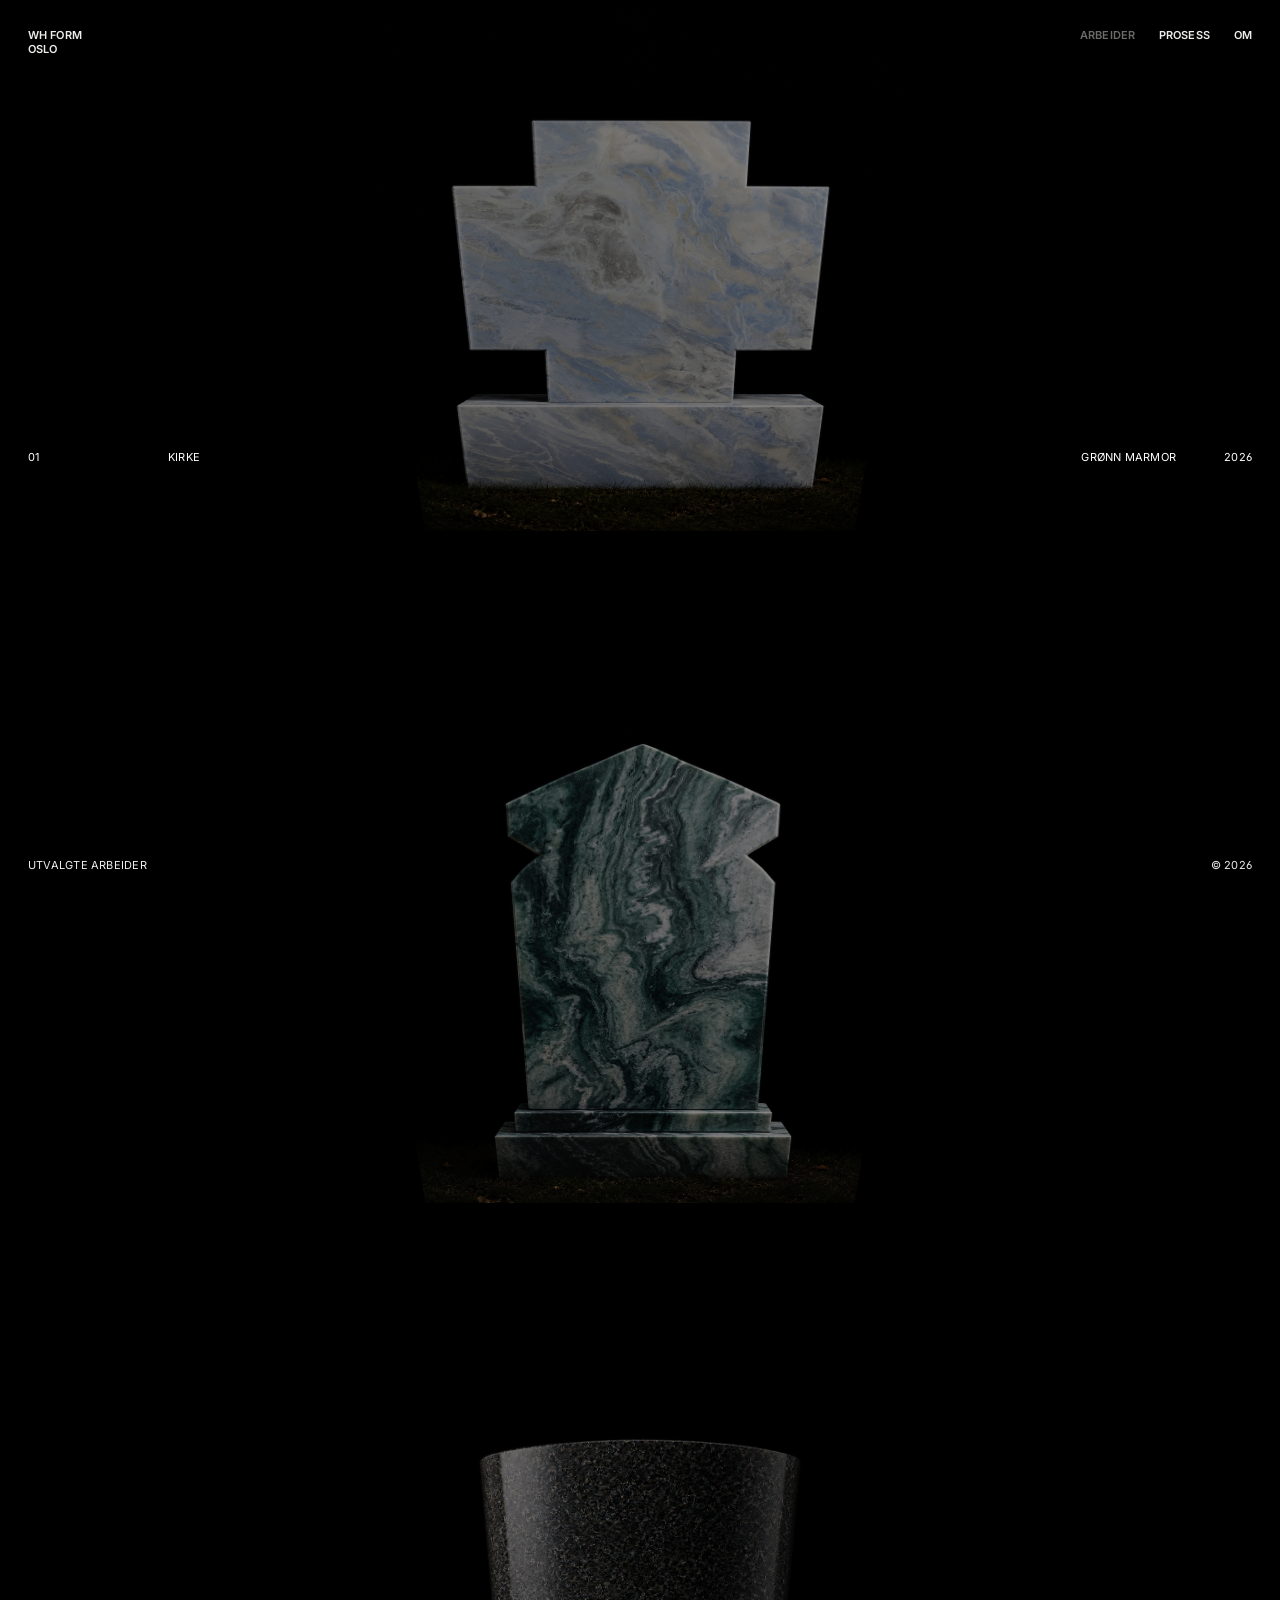
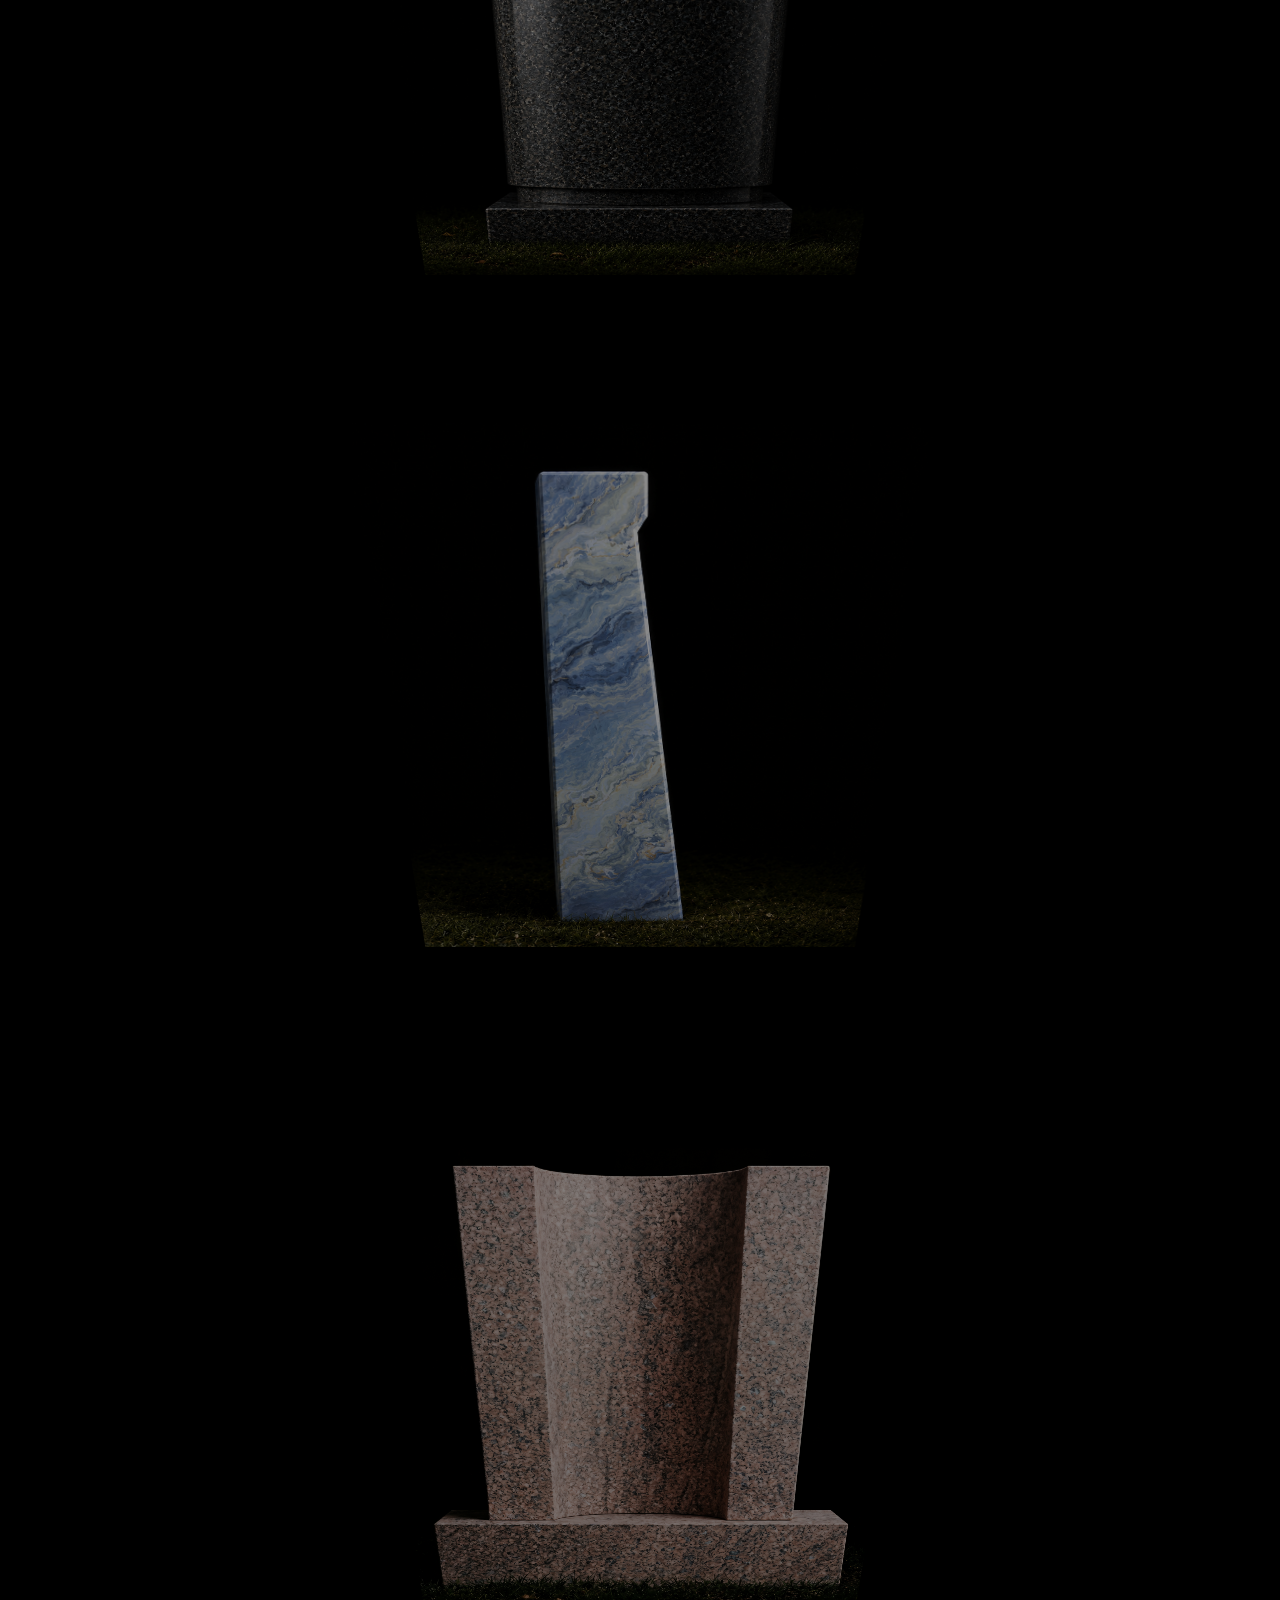
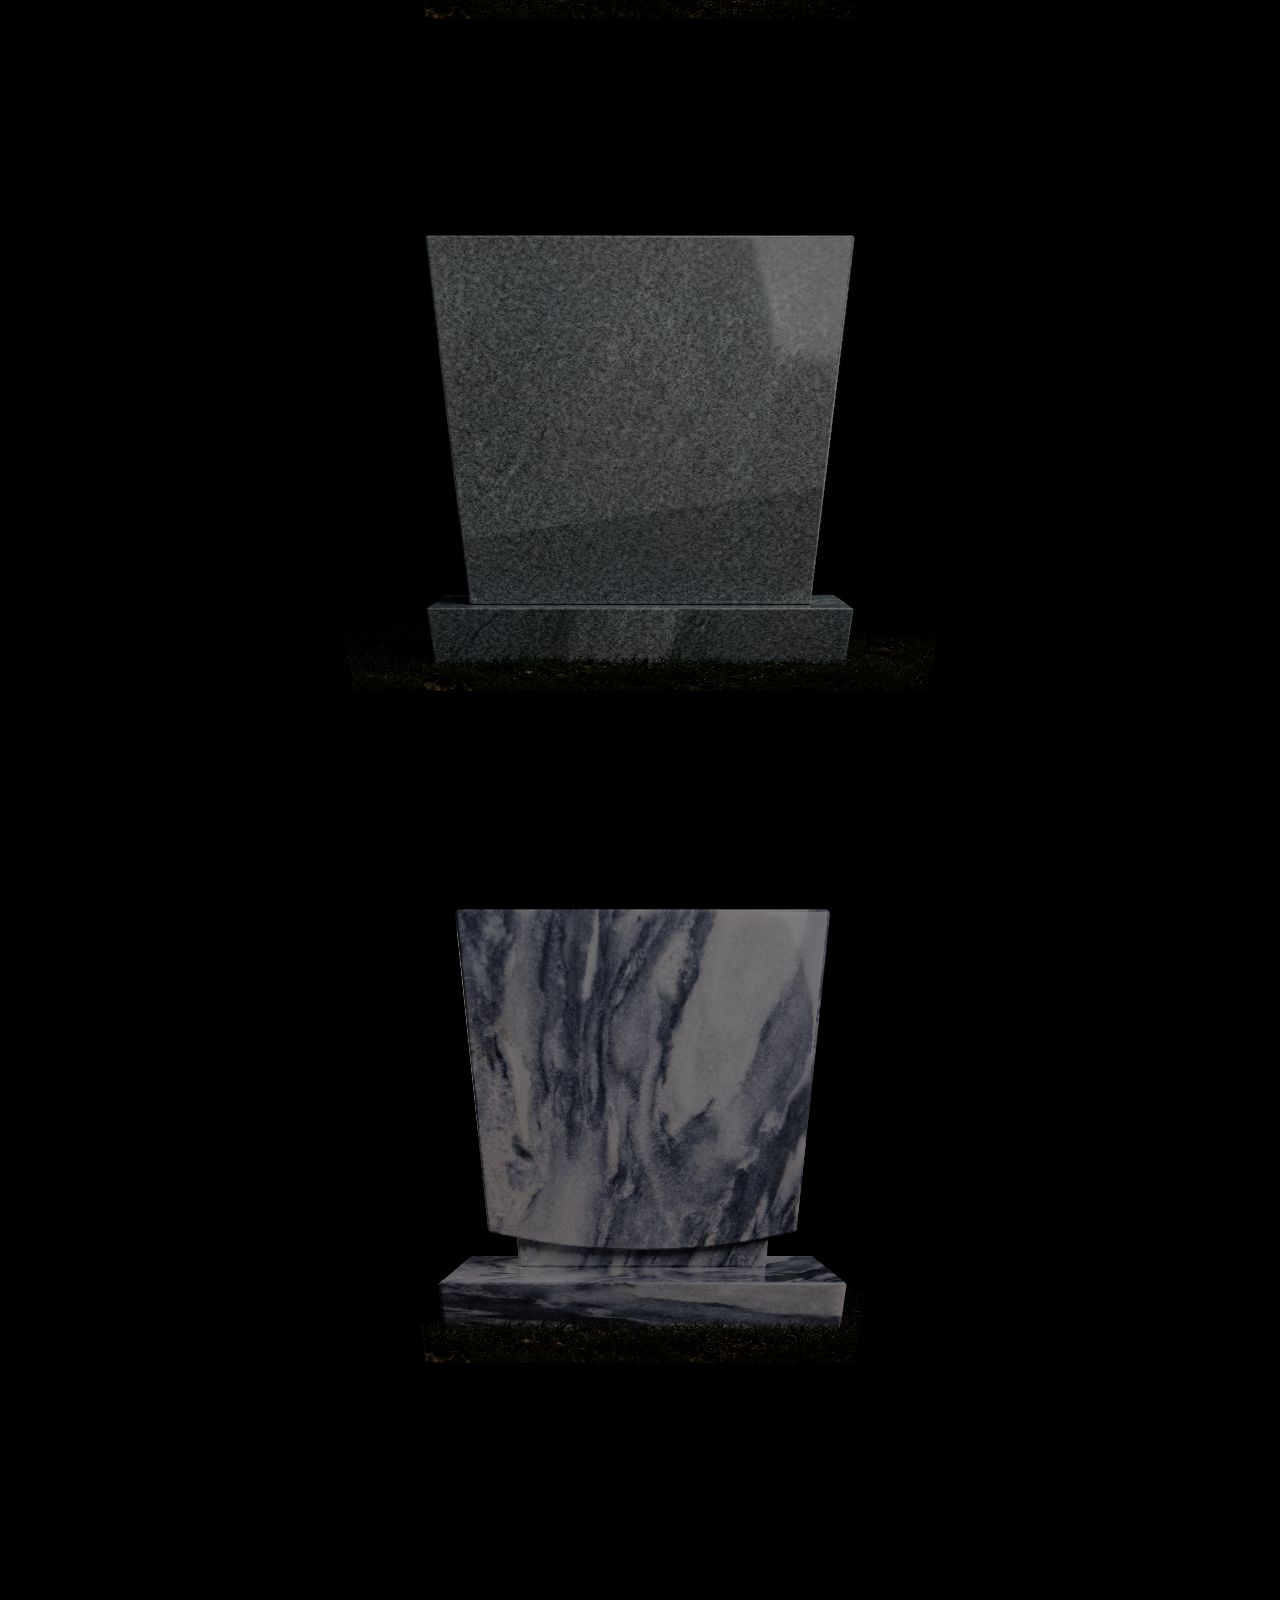
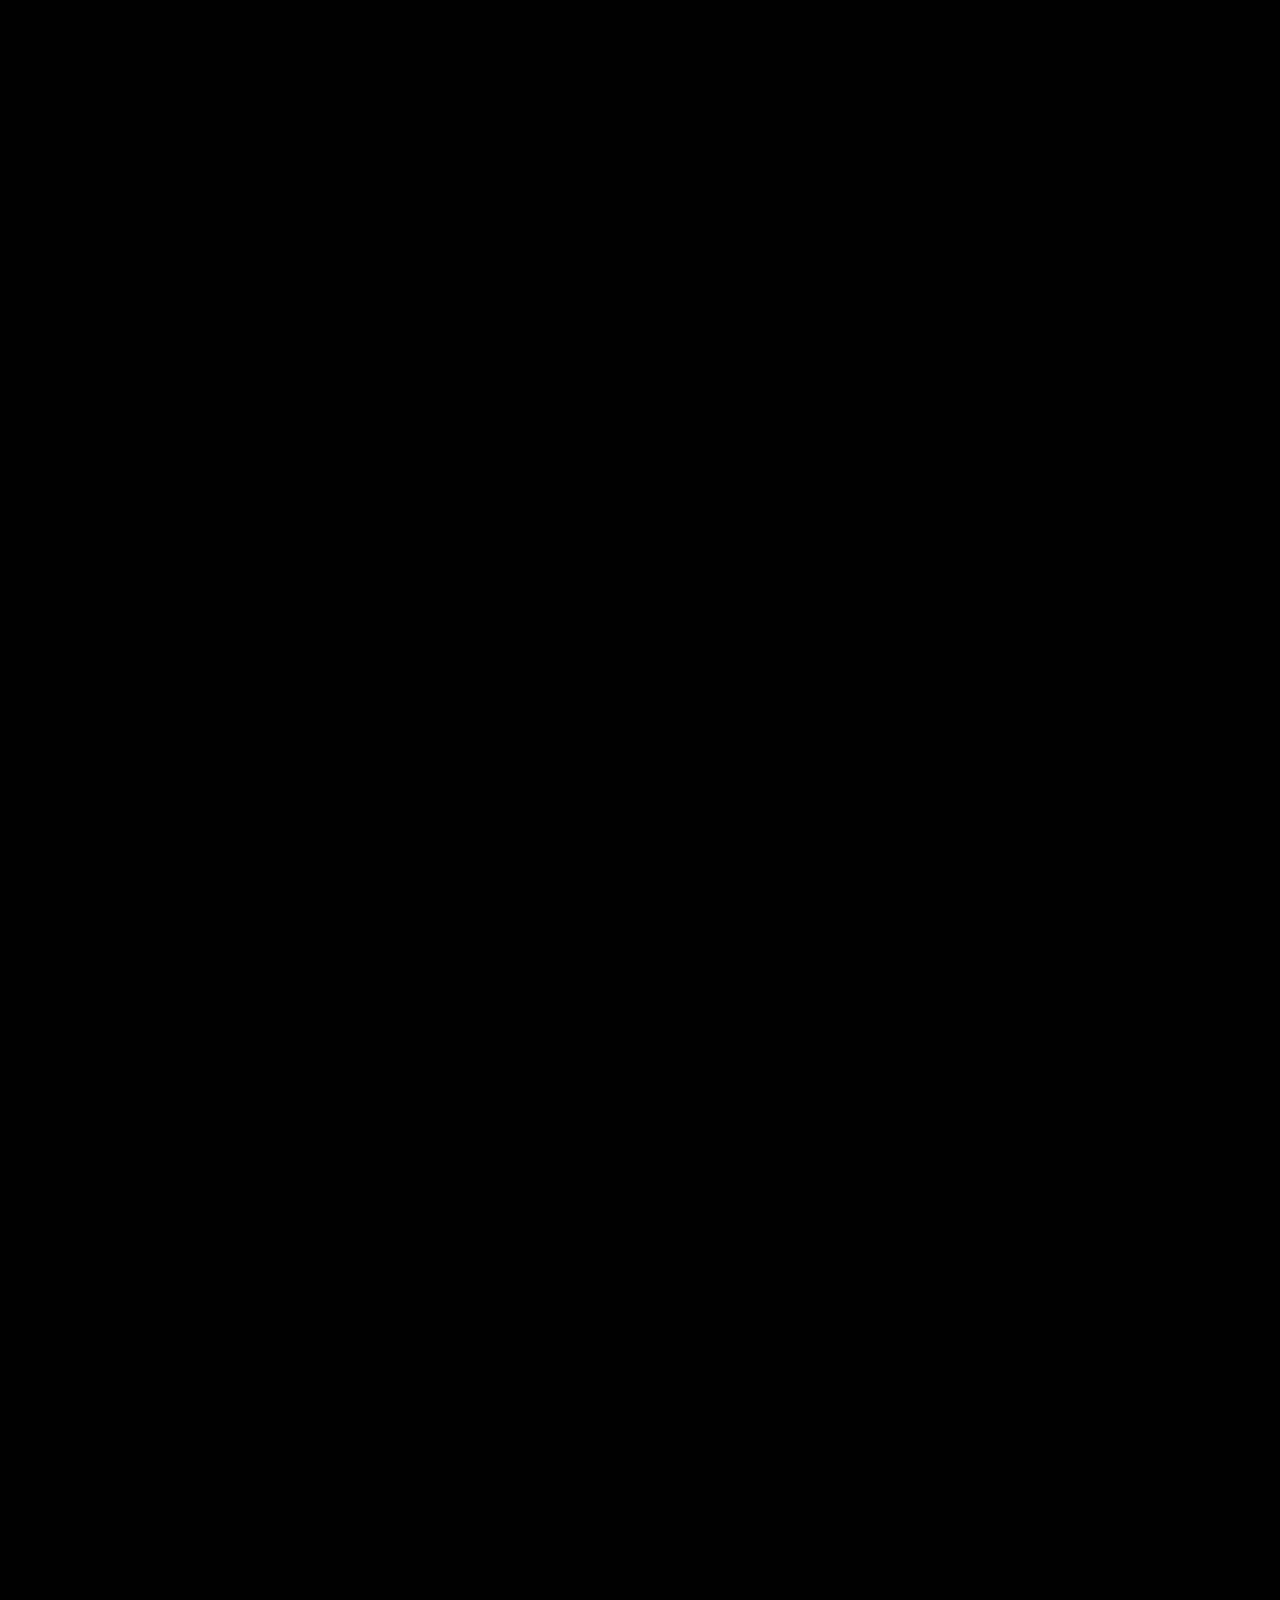
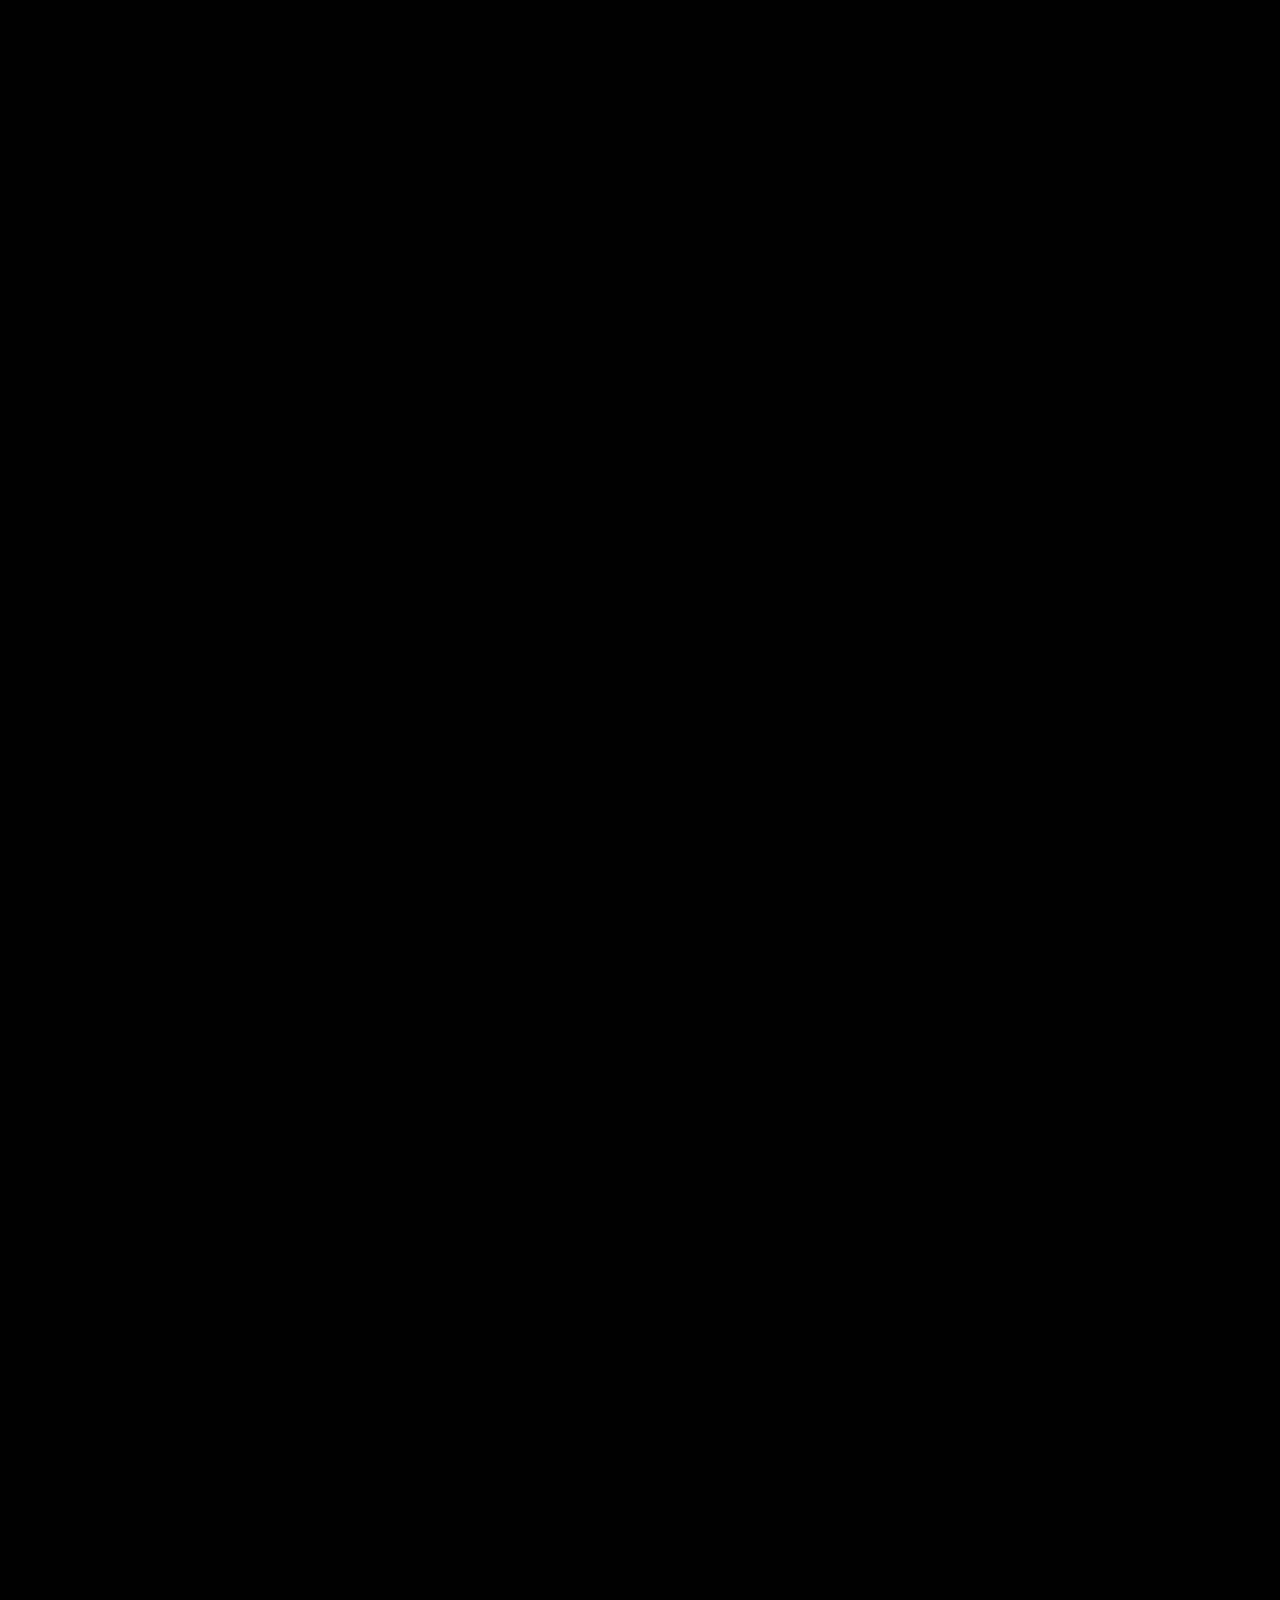
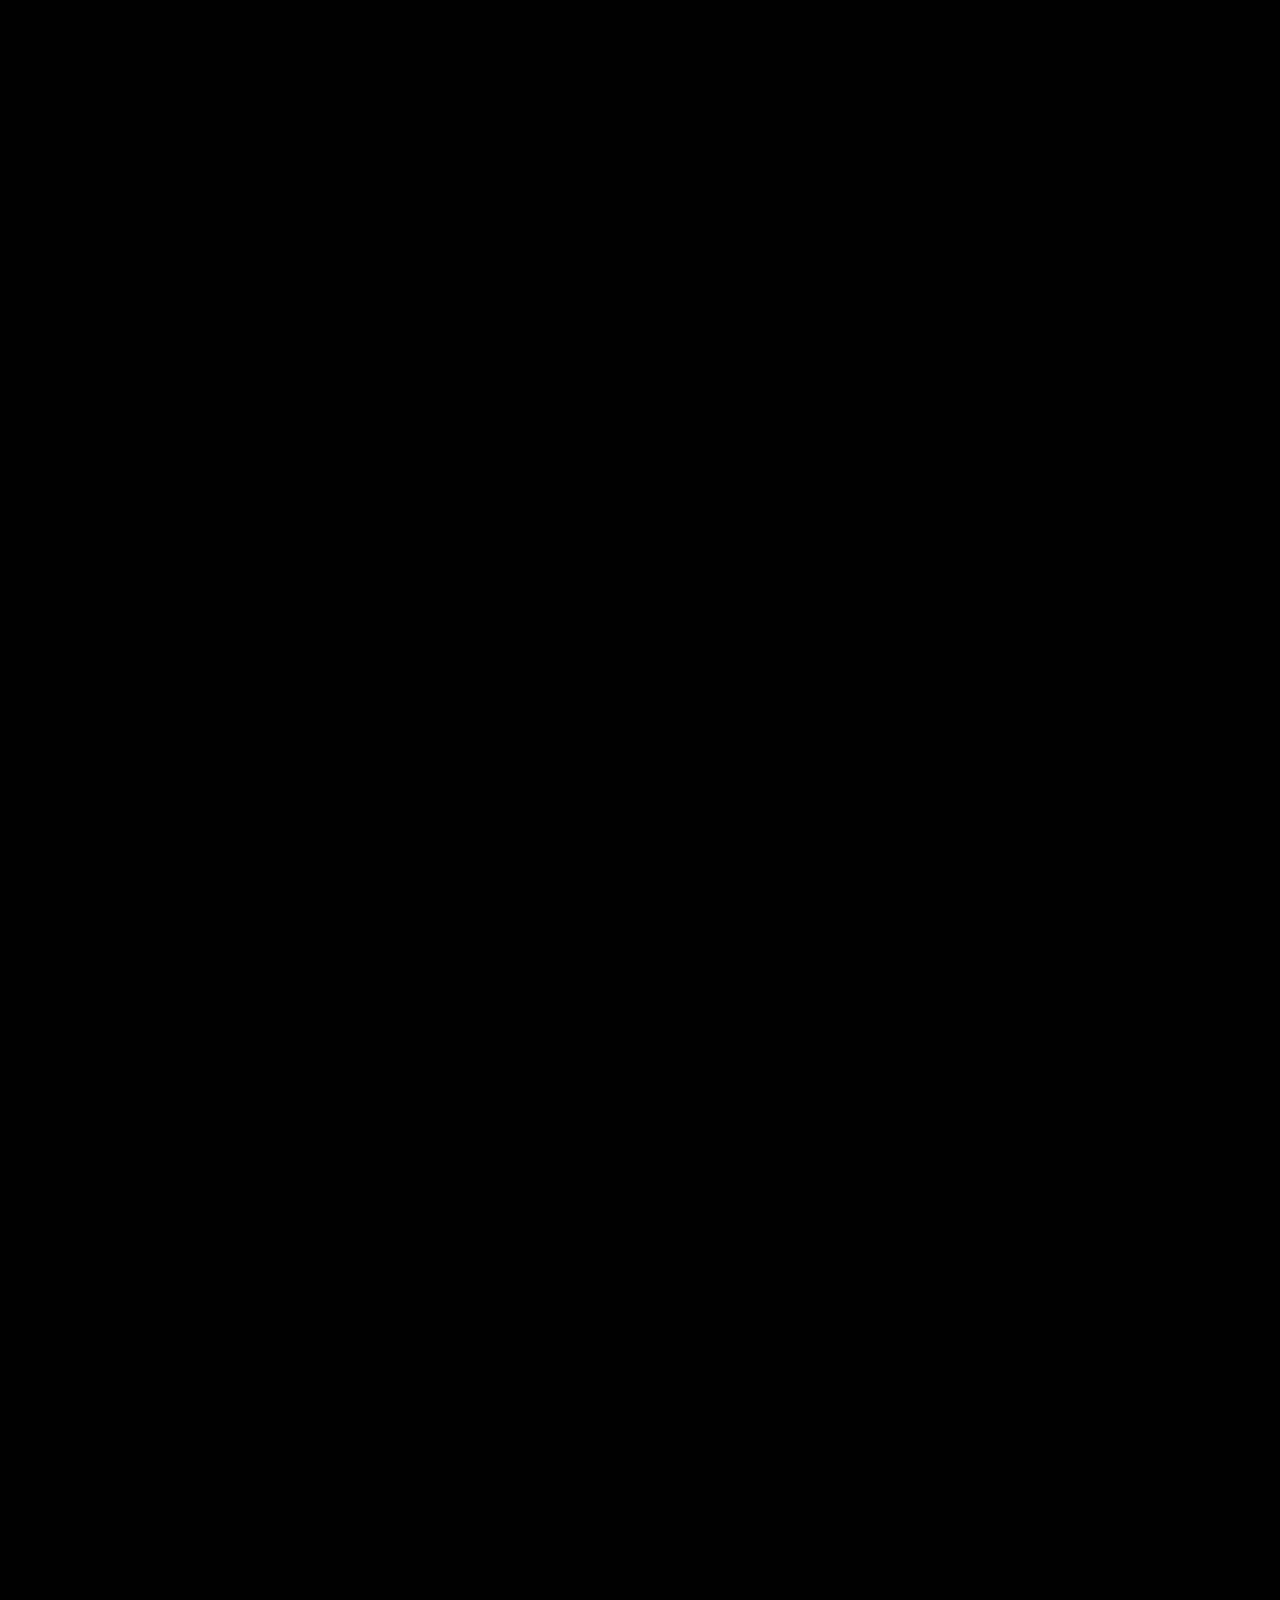
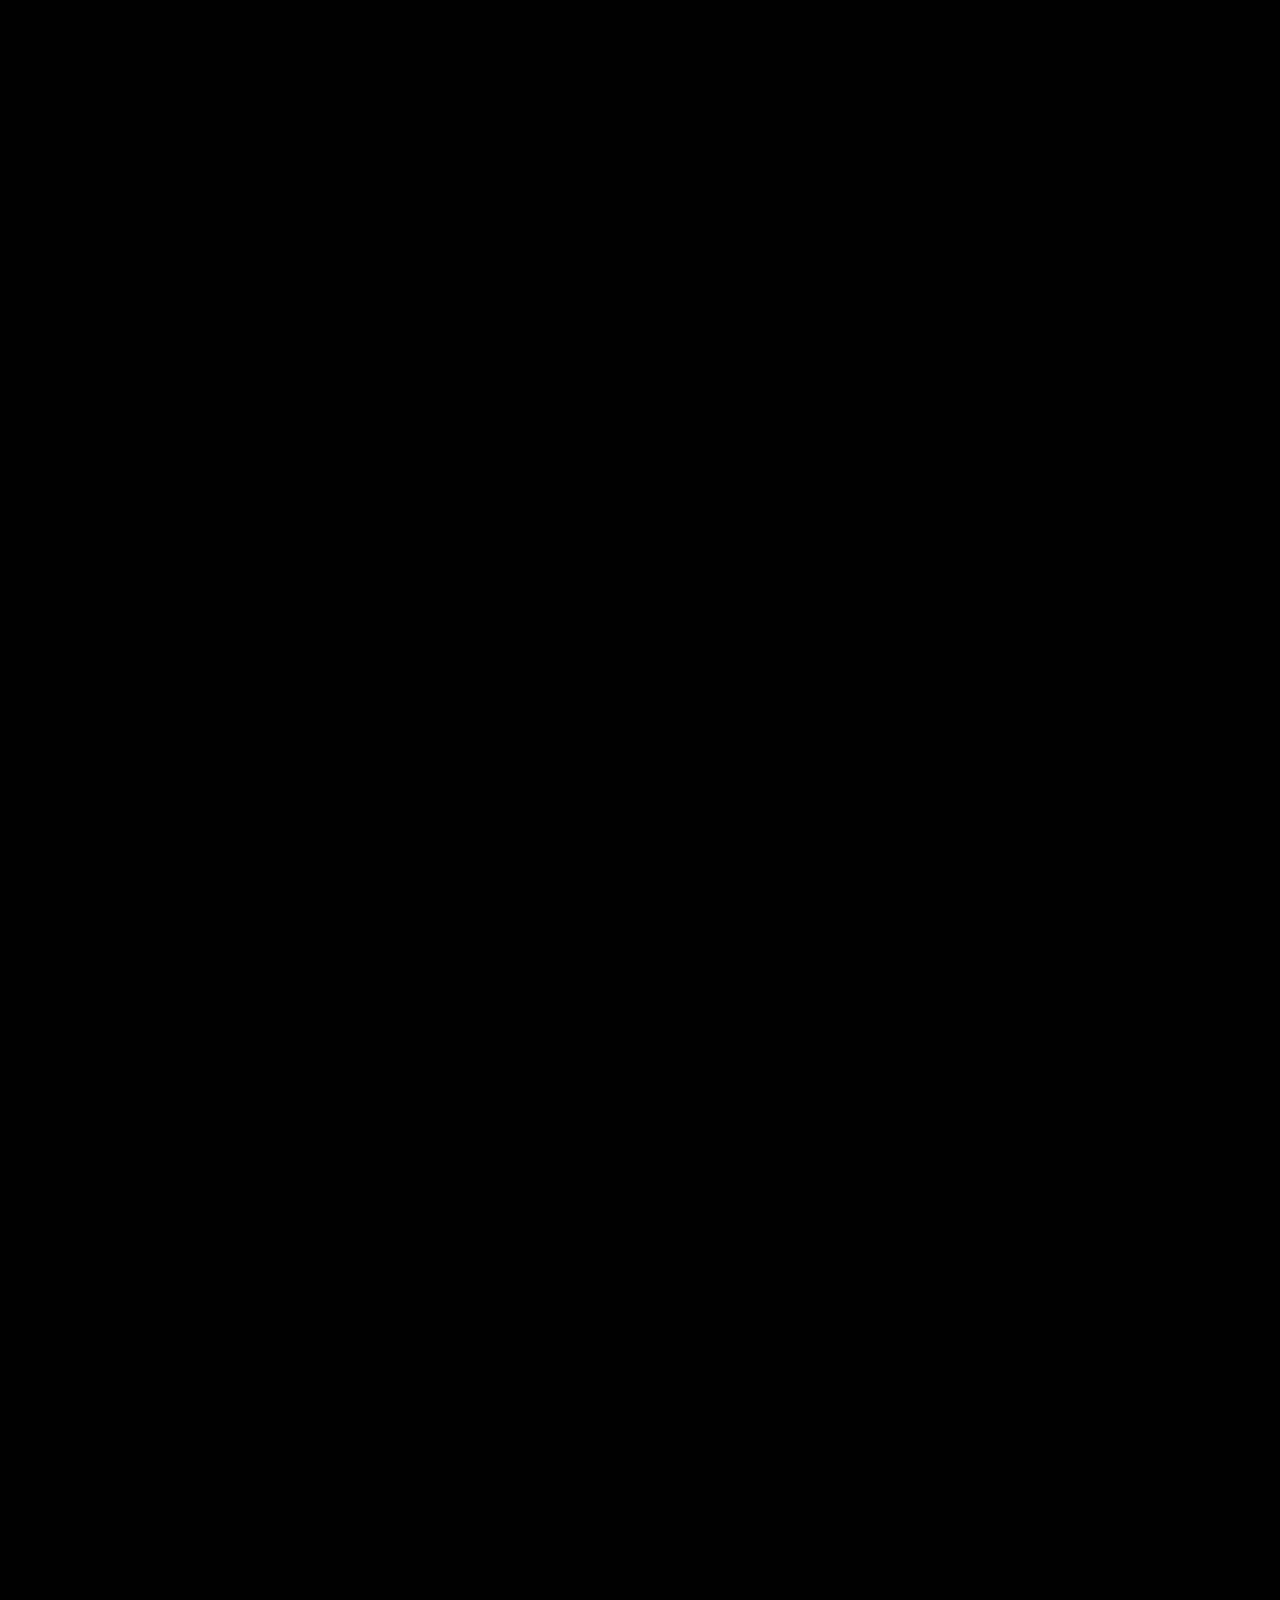
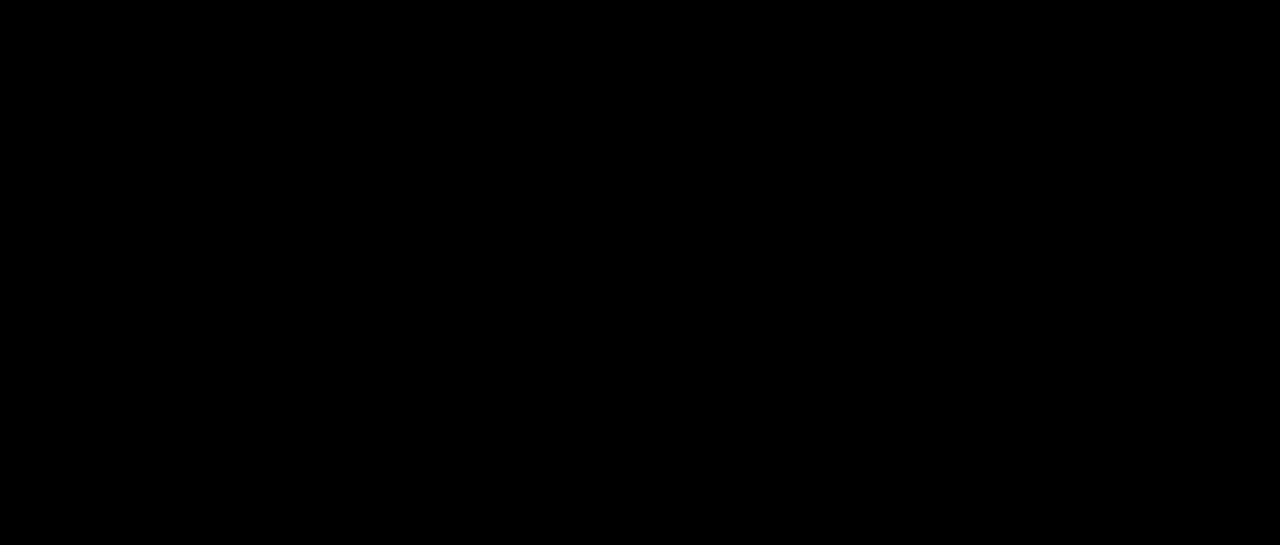
==== commit c10f7d88: "Update index.html" ====
--- a/index.html
+++ b/index.html
@@ -8,7 +8,7 @@
 <link rel="preconnect" href="https://fonts.googleapis.com">
 <link rel="preconnect" href="https://fonts.gstatic.com" crossorigin>
 <link href="https://fonts.googleapis.com/css2?family=Inter:wght@400;500;600&display=swap" rel="stylesheet">
-<link rel="stylesheet" href="style.css">
+<link rel="stylesheet" href="style.css?v=4">
 </head>
 <body>
 
--- a/style.css
+++ b/style.css
@@ -49,22 +49,26 @@
 .nav a.current{opacity:.45;}
 
 /* ---------------- STREAM (ARBEIDER) ---------------- */
-/* Fullskjerm-sekvens: bildene står fast og toner over i hverandre, styrt av scroll. */
+/* Sammenhengende kolonne. Bildene bøyes bakover mot kantene (styrt av scroll i JS). */
 html.arbeider,html.arbeider body{background:#000;}
-html.snap{scroll-snap-type:y mandatory;}
-.stage{position:fixed;inset:0;z-index:1;overflow:hidden;background:#000;}
-.shot{
-  position:absolute;inset:0;
-  width:100%;height:100%;
-  object-fit:contain;object-position:center;
-  opacity:0;will-change:opacity,transform;
-  -webkit-mask-image:linear-gradient(to right,transparent,#000 10%,#000 90%,transparent),linear-gradient(to bottom,#000 92%,transparent);
-  -webkit-mask-composite:source-in;
-  mask-image:linear-gradient(to right,transparent,#000 10%,#000 90%,transparent),linear-gradient(to bottom,#000 92%,transparent);
-  mask-composite:intersect;
+html.arbeider{scroll-snap-type:y proximity;}
+body{overflow-x:hidden;}
+.stream{
+  --h:74vh;
+  display:flex;flex-direction:column;align-items:center;gap:var(--gap);
+  padding:calc(50vh - var(--h)/2) 0;
 }
-.stream{position:relative;z-index:0;}
-.project{height:100vh;height:100svh;scroll-snap-align:start;scroll-snap-stop:always;}
+@supports (height:1svh){.stream{--h:74svh;padding:calc(50svh - var(--h)/2) 0;}}
+.project{
+  width:100%;height:var(--h);
+  display:flex;align-items:center;justify-content:center;
+  scroll-snap-align:center;
+  will-change:transform,opacity;
+}
+.project img{
+  width:auto;height:100%;
+  max-width:calc(100vw - 2*var(--edge));object-fit:contain;
+}
 
 .ann-fixed{
   position:fixed;left:0;right:0;top:50%;transform:translateY(-50%);
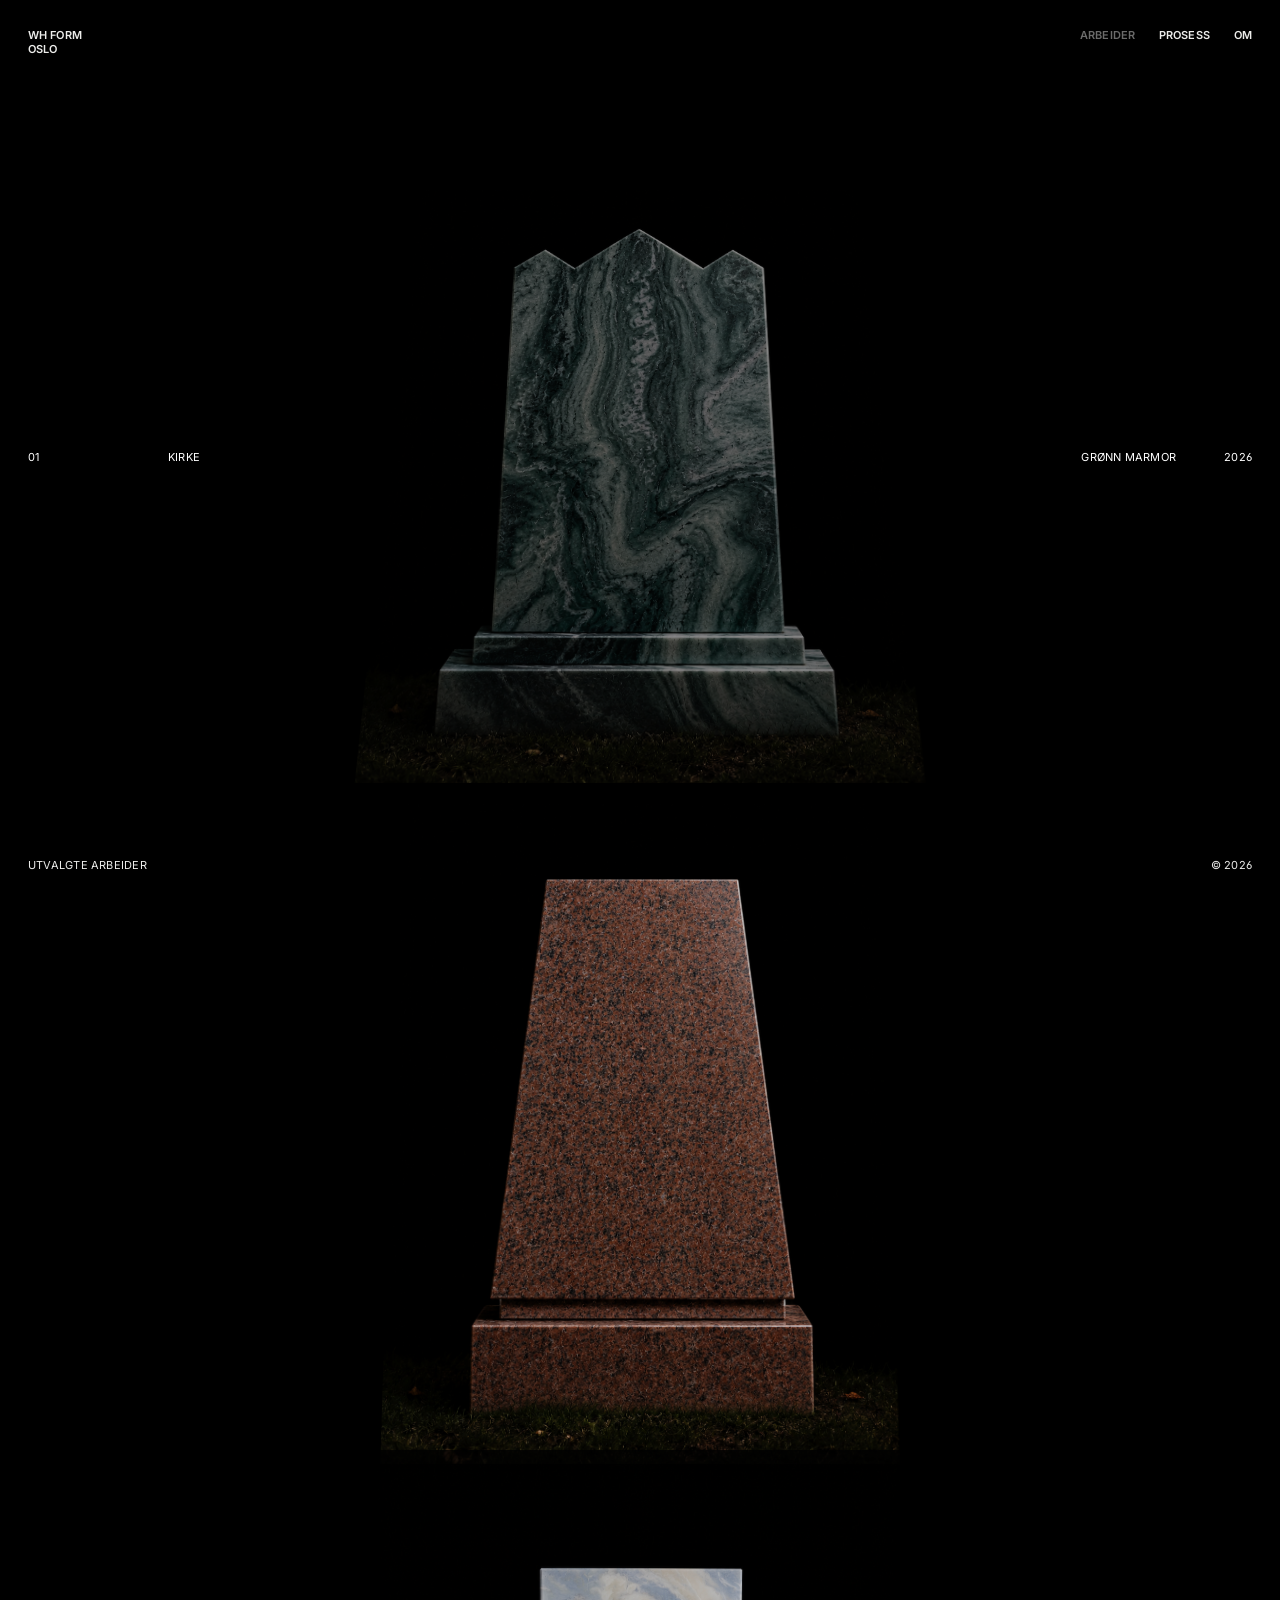
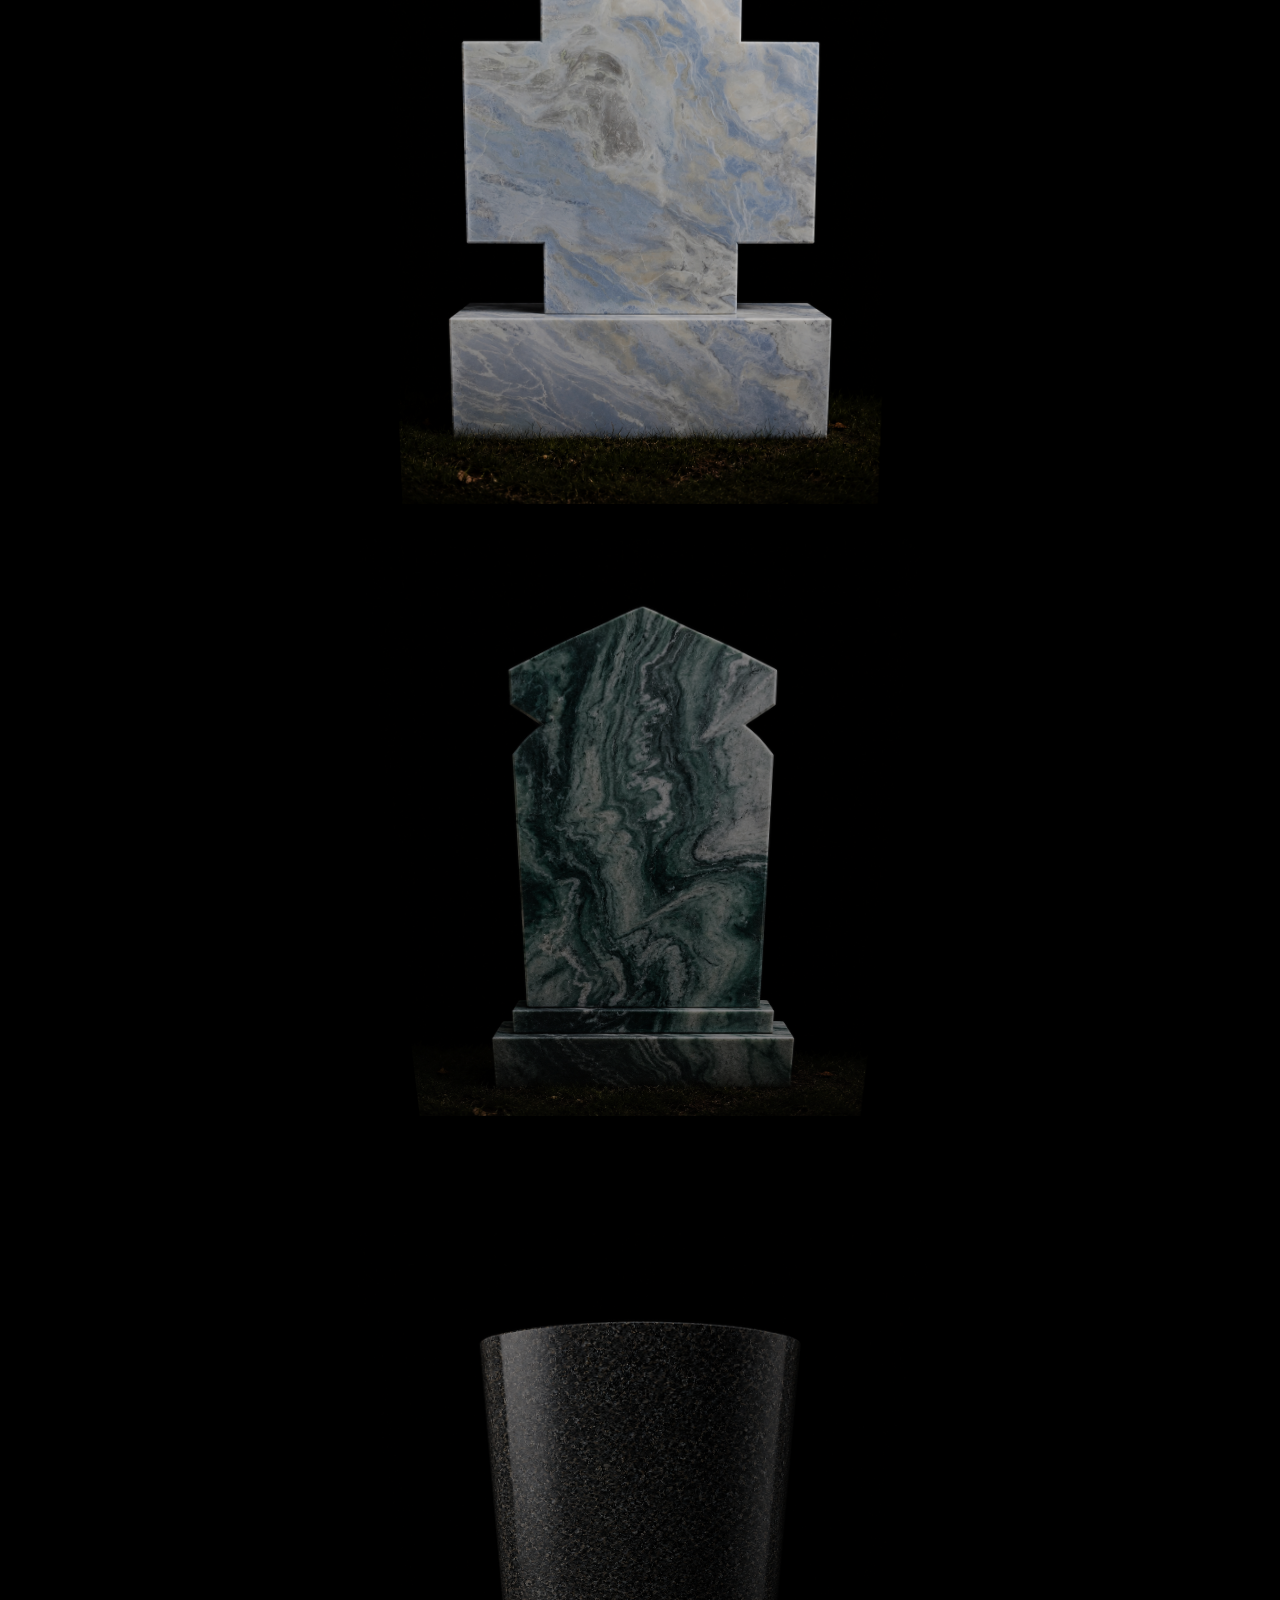
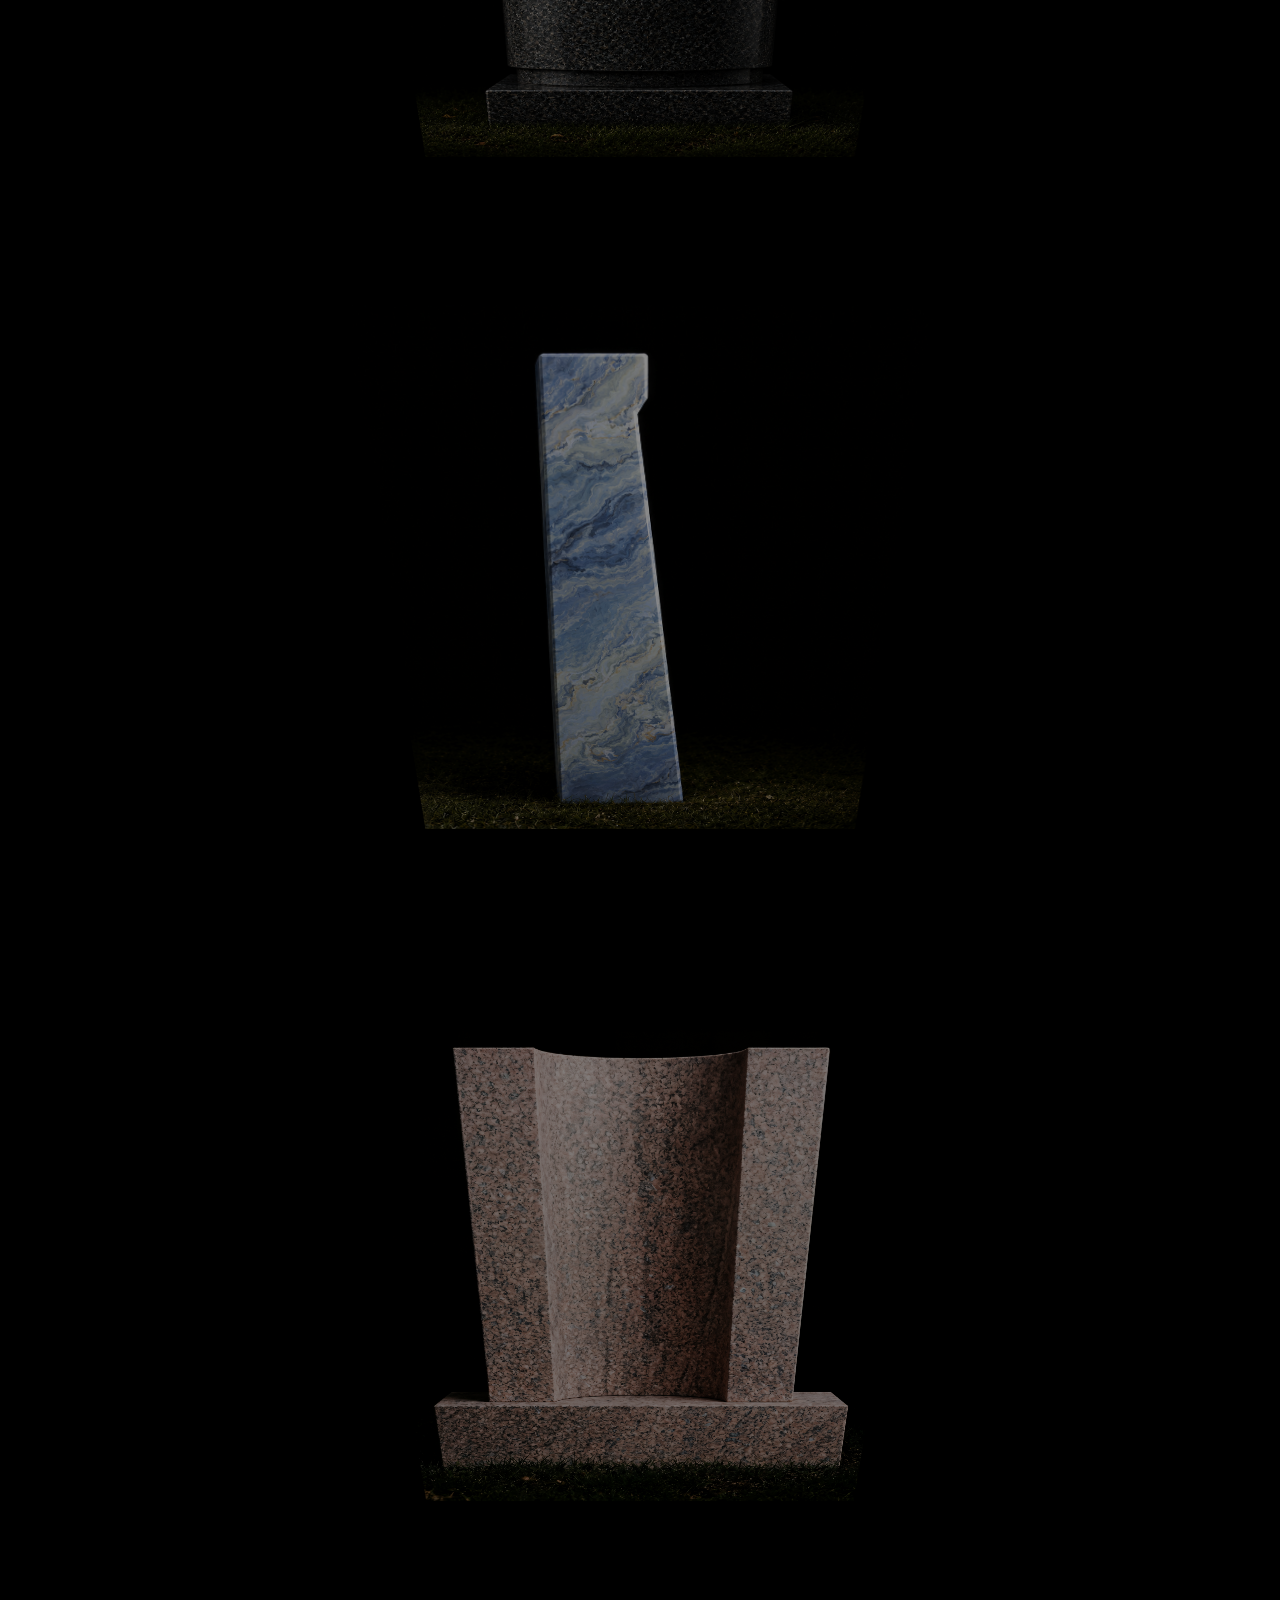
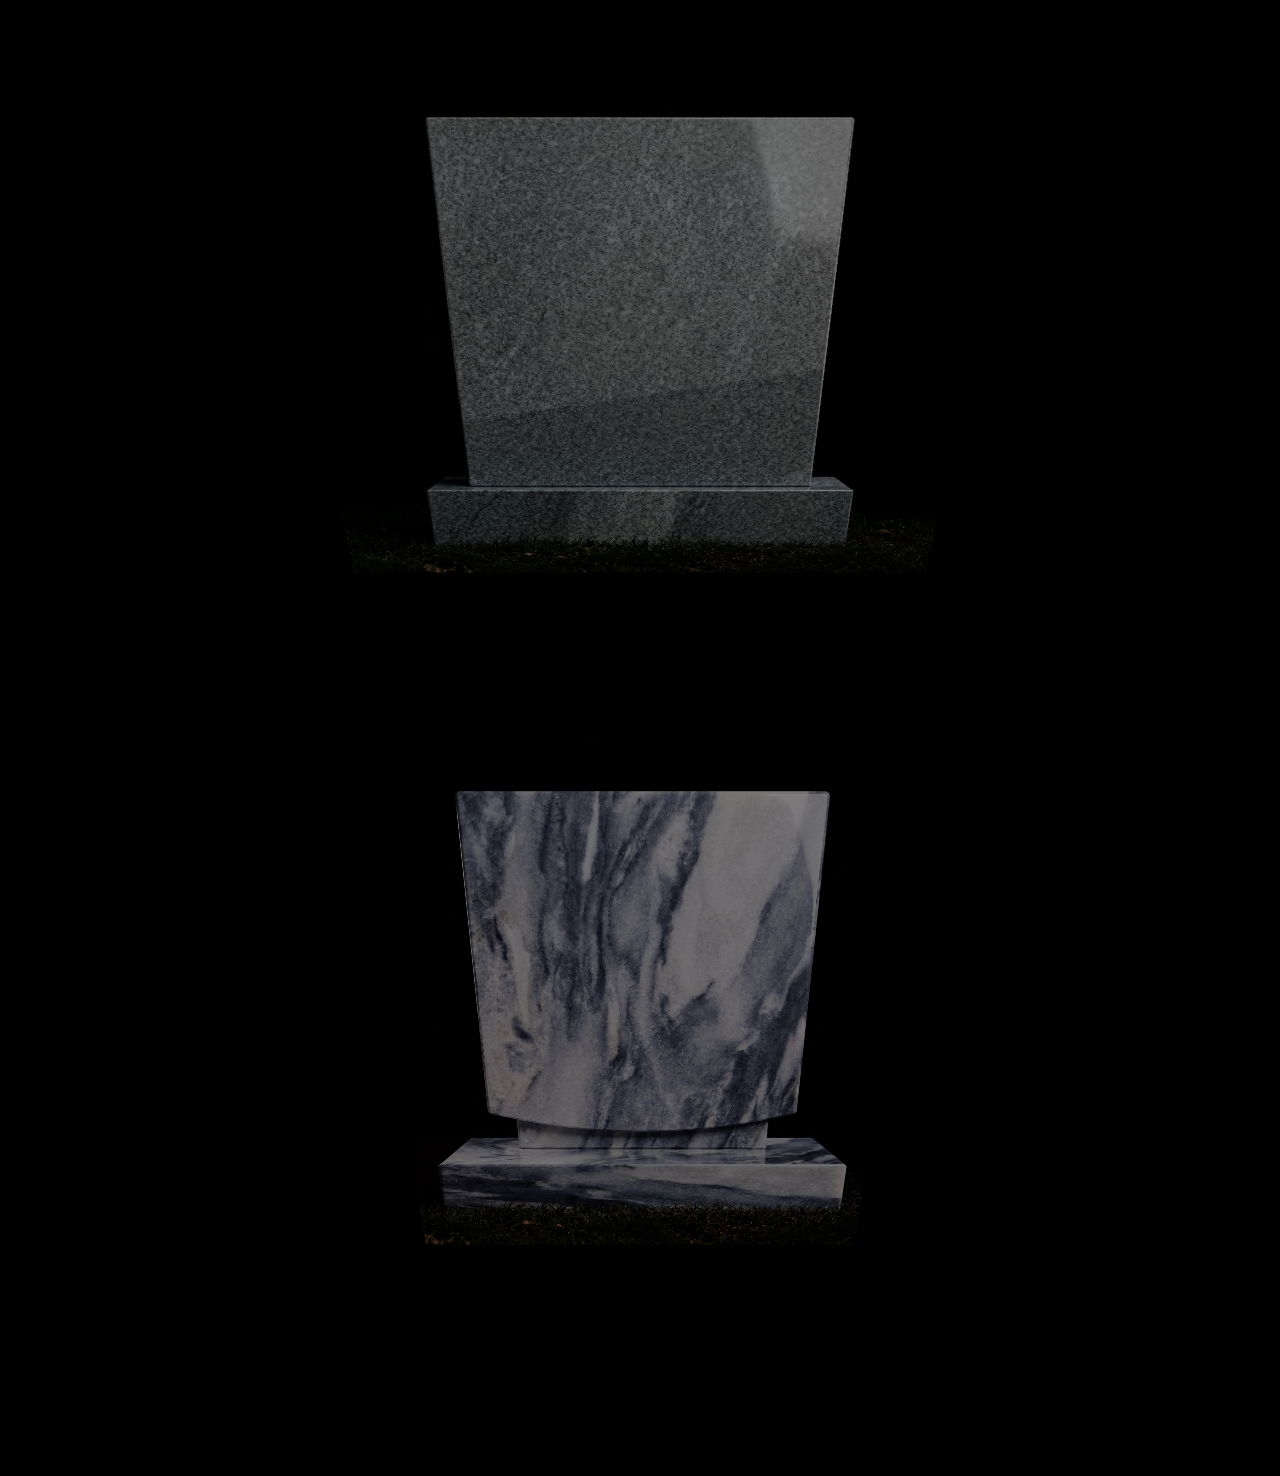
==== commit d786b749: "Update index.html" ====
--- a/index.html
+++ b/index.html
@@ -8,7 +8,7 @@
 <link rel="preconnect" href="https://fonts.googleapis.com">
 <link rel="preconnect" href="https://fonts.gstatic.com" crossorigin>
 <link href="https://fonts.googleapis.com/css2?family=Inter:wght@400;500;600&display=swap" rel="stylesheet">
-<link rel="stylesheet" href="style.css?v=4">
+<link rel="stylesheet" href="style.css?v=5">
 </head>
 <body>
 
@@ -57,13 +57,13 @@
   var n=secs.length; if(!n)return;
   var el={i:box.querySelector('.af-index'),t:box.querySelector('.af-title'),m:box.querySelector('.af-material'),y:box.querySelector('.af-year')};
   var reduce=window.matchMedia('(prefers-reduced-motion: reduce)').matches;
-  var K,PERSP,LERP=reduce?1:0.1;
-  var tops=[],heights=[],vh=0,cur=window.scrollY,running=false,active=-1,timer;
+  var K,PERSP,SMOOTH=reduce?1:0.16;
+  var tops=[],heights=[],vh=0,sm=window.scrollY,running=false,active=-1,timer,idle,touching=false;
 
   function measure(){
     vh=window.innerHeight;
     var mobile=window.innerWidth<768;
-    K=reduce?0:(mobile?15:28);       /* grader per skjermhøyde fra midten */
+    K=reduce?0:(mobile?15:28);
     PERSP=mobile?900:1300;
     var y=window.scrollY;
     secs.forEach(function(s,i){var r=s.getBoundingClientRect();tops[i]=r.top+y;heights[i]=r.height;});
@@ -75,25 +75,43 @@
     box.classList.add('swap');clearTimeout(timer);
     timer=setTimeout(function(){setText(k);box.classList.remove('swap');},150);
   }
+  function nearest(y){
+    var best=0,bd=1e9;
+    for(var i=0;i<n;i++){var d=Math.abs(tops[i]+heights[i]/2-vh/2-y);if(d<bd){bd=d;best=i;}}
+    return best;
+  }
+  /* Bildene følger alltid den ekte scrollen (ingen translate fra JS).
+     Bare vinkel/lysstyrke glattes, så det aldri kan gynge i posisjon. */
   function render(){
-    var target=window.scrollY;
-    cur+=(target-cur)*LERP;
-    if(Math.abs(target-cur)<0.15)cur=target;
-    var lag=target-cur, best=0, bestD=1e9;
+    var y=window.scrollY;
+    sm+=(y-sm)*SMOOTH;
+    if(Math.abs(y-sm)<0.1)sm=y;
     for(var i=0;i<n;i++){
-      var center=tops[i]+heights[i]/2-cur;                 /* senter i viewport */
-      var d=(center-vh/2)/vh;                               /* -1 øverst … +1 nederst */
-      var ad=Math.abs(d); if(ad<bestD){bestD=ad;best=i;}
+      var c=tops[i]+heights[i]/2;
+      var d=(c-sm-vh/2)/vh;
+      var ad=Math.abs(d);
       var rot=Math.max(-40,Math.min(40,-d*K));
-      var op=1-Math.min(ad,1)*0.45;
-      secs[i].style.transform='translate3d(0,'+lag.toFixed(2)+'px,0) perspective('+PERSP+'px) rotateX('+rot.toFixed(2)+'deg)';
-      secs[i].style.opacity=op.toFixed(3);
+      secs[i].style.transform='perspective('+PERSP+'px) rotateX('+rot.toFixed(2)+'deg)';
+      secs[i].style.opacity=(1-Math.min(ad,1)*0.45).toFixed(3);
     }
-    swap(best);                                             /* nærmeste senter = midtlinjen krysser gapet */
-    if(cur!==target)requestAnimationFrame(render);else running=false;
+    swap(nearest(y));
+    if(sm!==y)requestAnimationFrame(render);else running=false;
   }
   function kick(){if(!running){running=true;requestAnimationFrame(render);}}
-  window.addEventListener('scroll',kick,{passive:true});
+
+  /* Rolig "setting" mot nærmeste stein – først når scrollen har stoppet helt */
+  function settle(){
+    if(touching||reduce)return;
+    var y=window.scrollY,k=nearest(y);
+    var targetY=Math.round(tops[k]+heights[k]/2-vh/2);
+    if(Math.abs(targetY-y)>2)window.scrollTo({top:targetY,behavior:'smooth'});
+  }
+  function onScroll(){kick();clearTimeout(idle);idle=setTimeout(settle,180);}
+
+  window.addEventListener('scroll',onScroll,{passive:true});
+  window.addEventListener('touchstart',function(){touching=true;clearTimeout(idle);},{passive:true});
+  window.addEventListener('touchend',function(){touching=false;clearTimeout(idle);idle=setTimeout(settle,220);},{passive:true});
+  window.addEventListener('wheel',function(){clearTimeout(idle);},{passive:true});
   window.addEventListener('resize',function(){measure();kick();});
   window.addEventListener('load',function(){measure();kick();});
   measure();kick();
--- a/style.css
+++ b/style.css
@@ -11,7 +11,7 @@
 }
 
 *{box-sizing:border-box;}
-html{-webkit-text-size-adjust:100%;scroll-behavior:smooth;}
+html{-webkit-text-size-adjust:100%;}
 body{
   margin:0;
   background:var(--bg);
@@ -51,7 +51,6 @@
 /* ---------------- STREAM (ARBEIDER) ---------------- */
 /* Sammenhengende kolonne. Bildene bøyes bakover mot kantene (styrt av scroll i JS). */
 html.arbeider,html.arbeider body{background:#000;}
-html.arbeider{scroll-snap-type:y proximity;}
 body{overflow-x:hidden;}
 .stream{
   --h:74vh;
@@ -62,7 +61,6 @@
 .project{
   width:100%;height:var(--h);
   display:flex;align-items:center;justify-content:center;
-  scroll-snap-align:center;
   will-change:transform,opacity;
 }
 .project img{
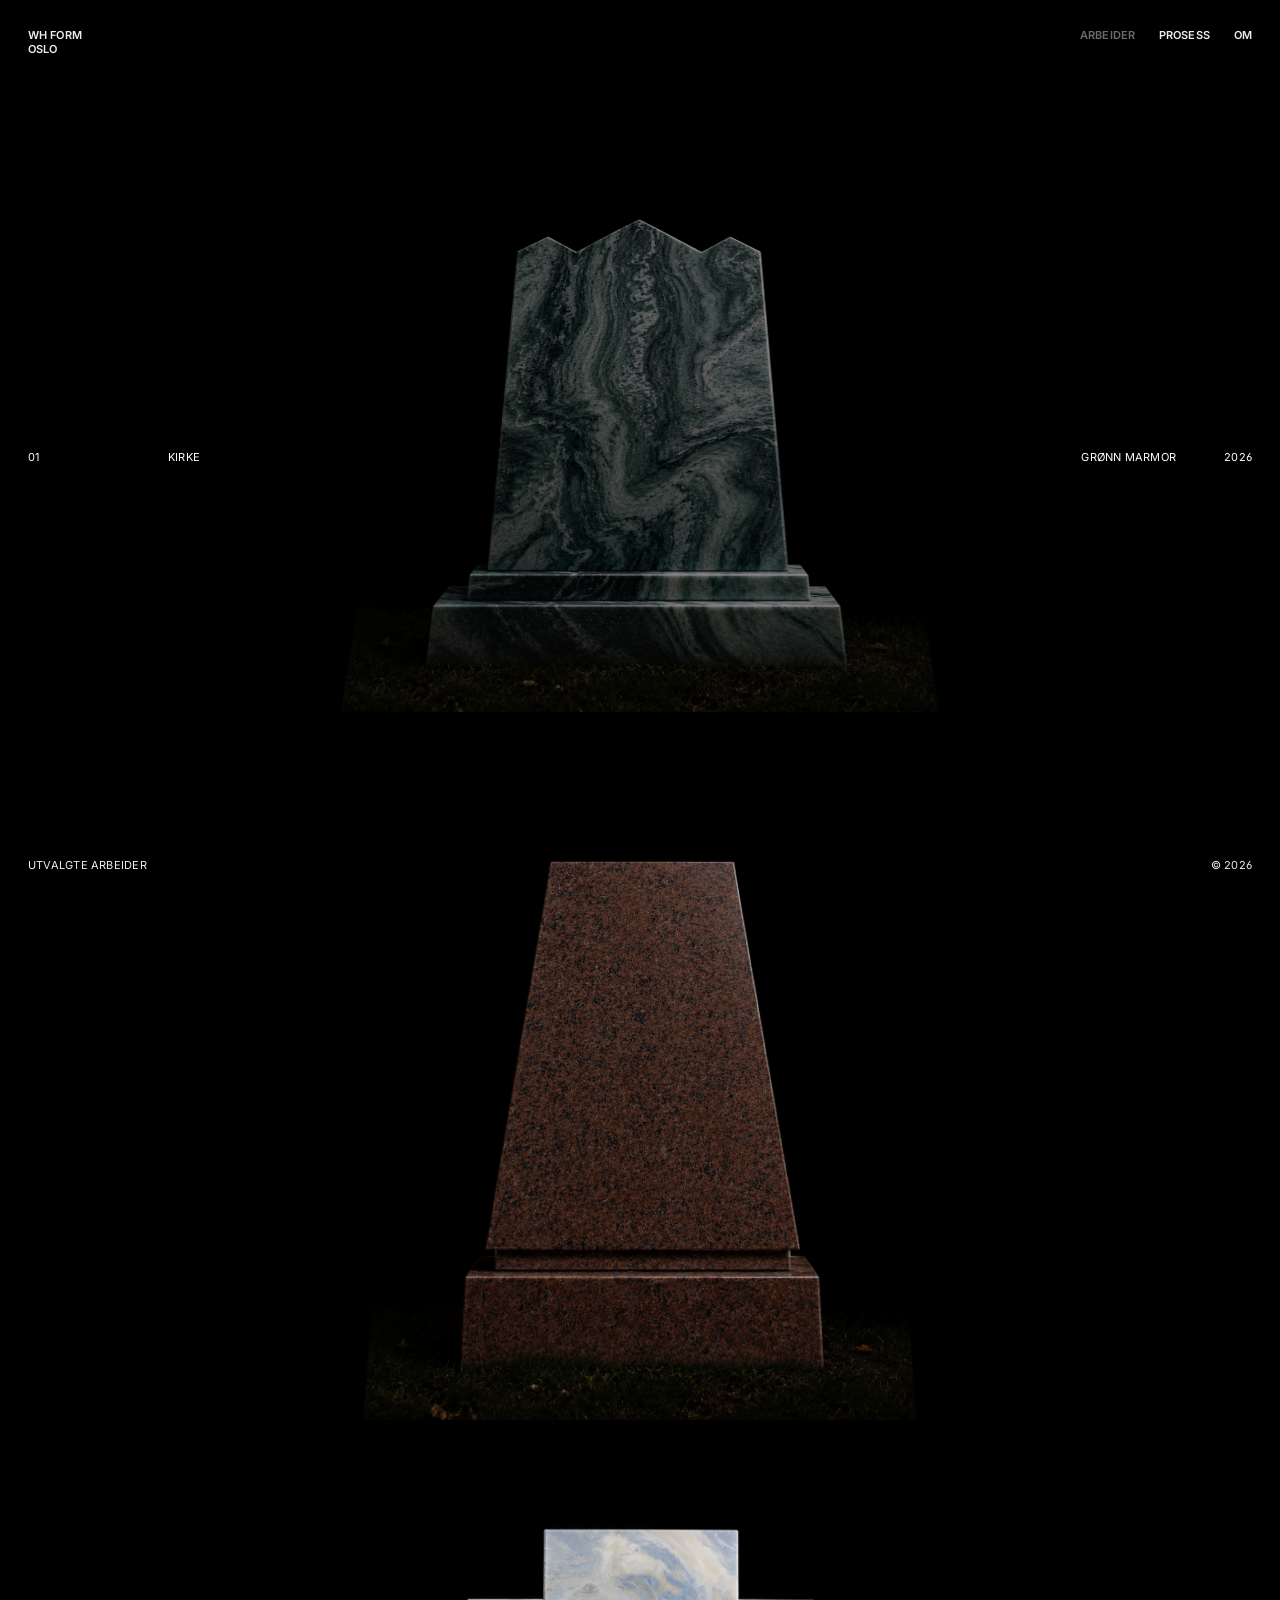
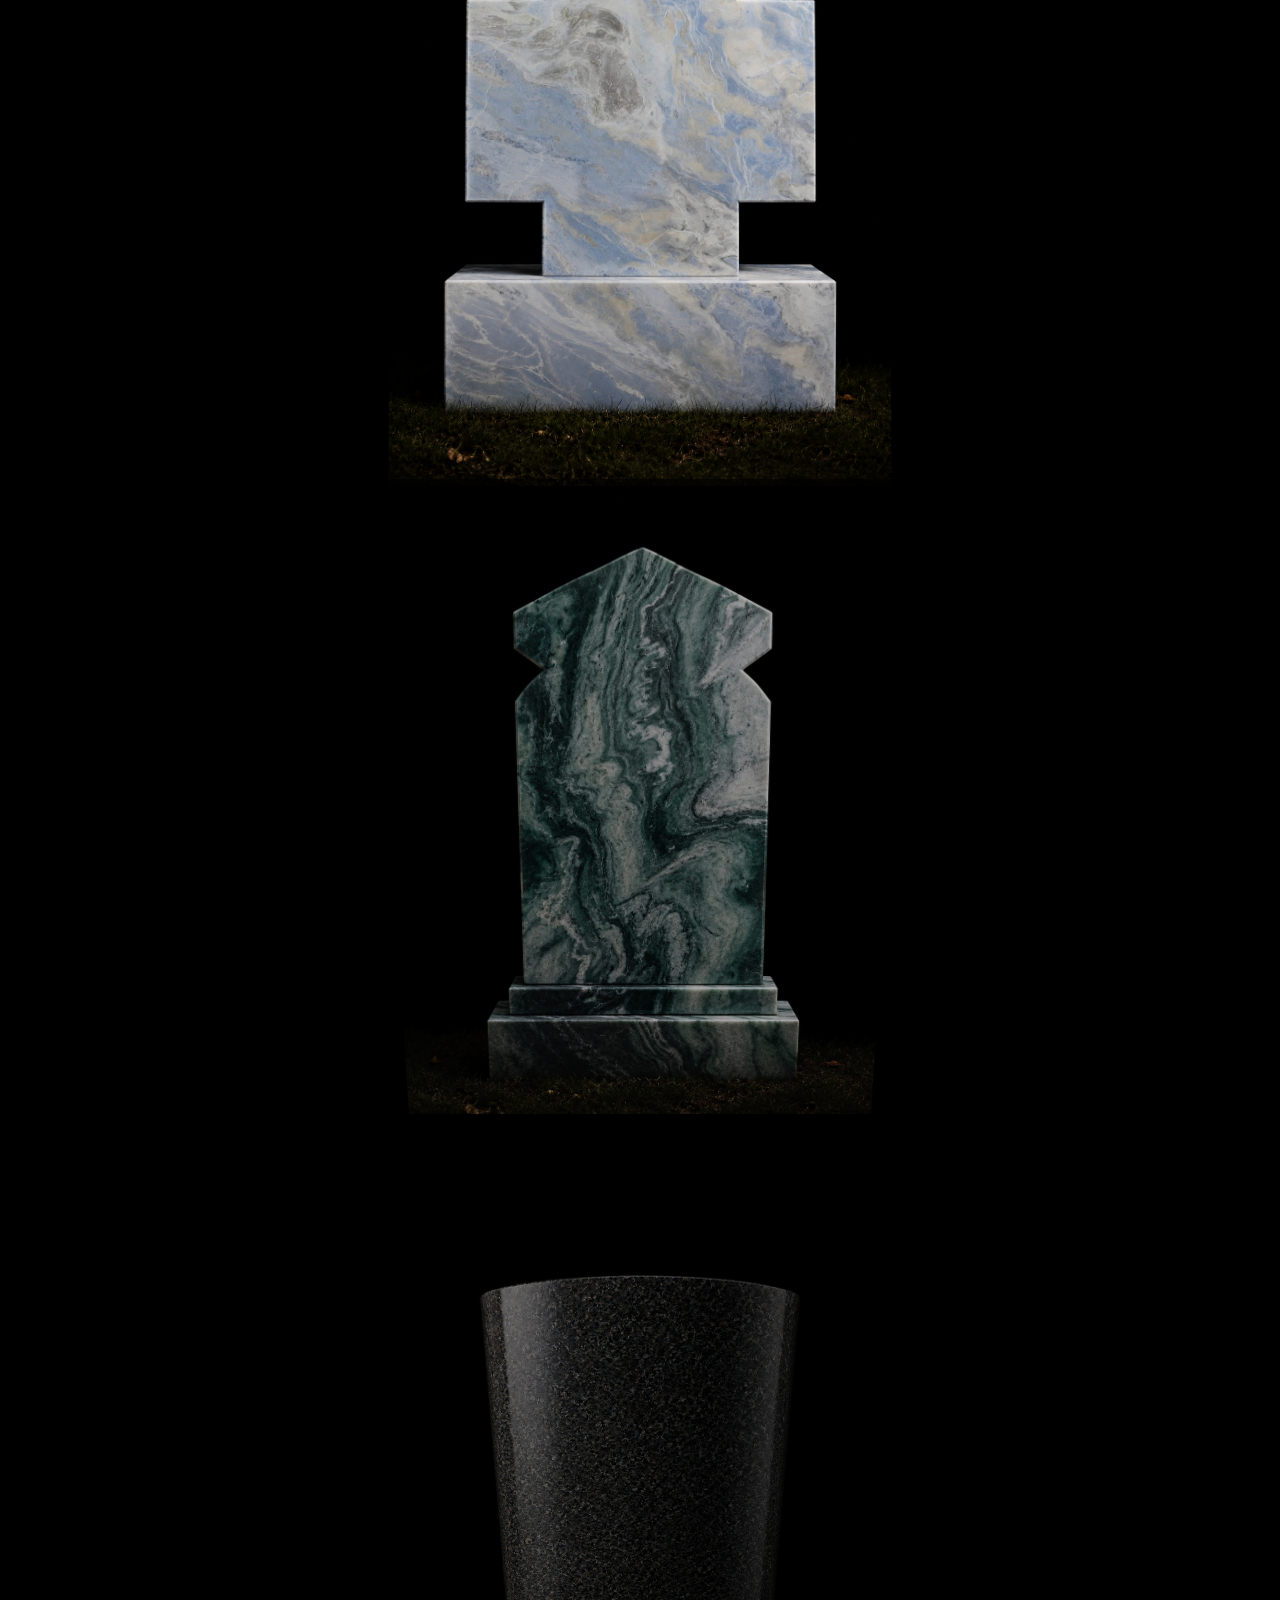
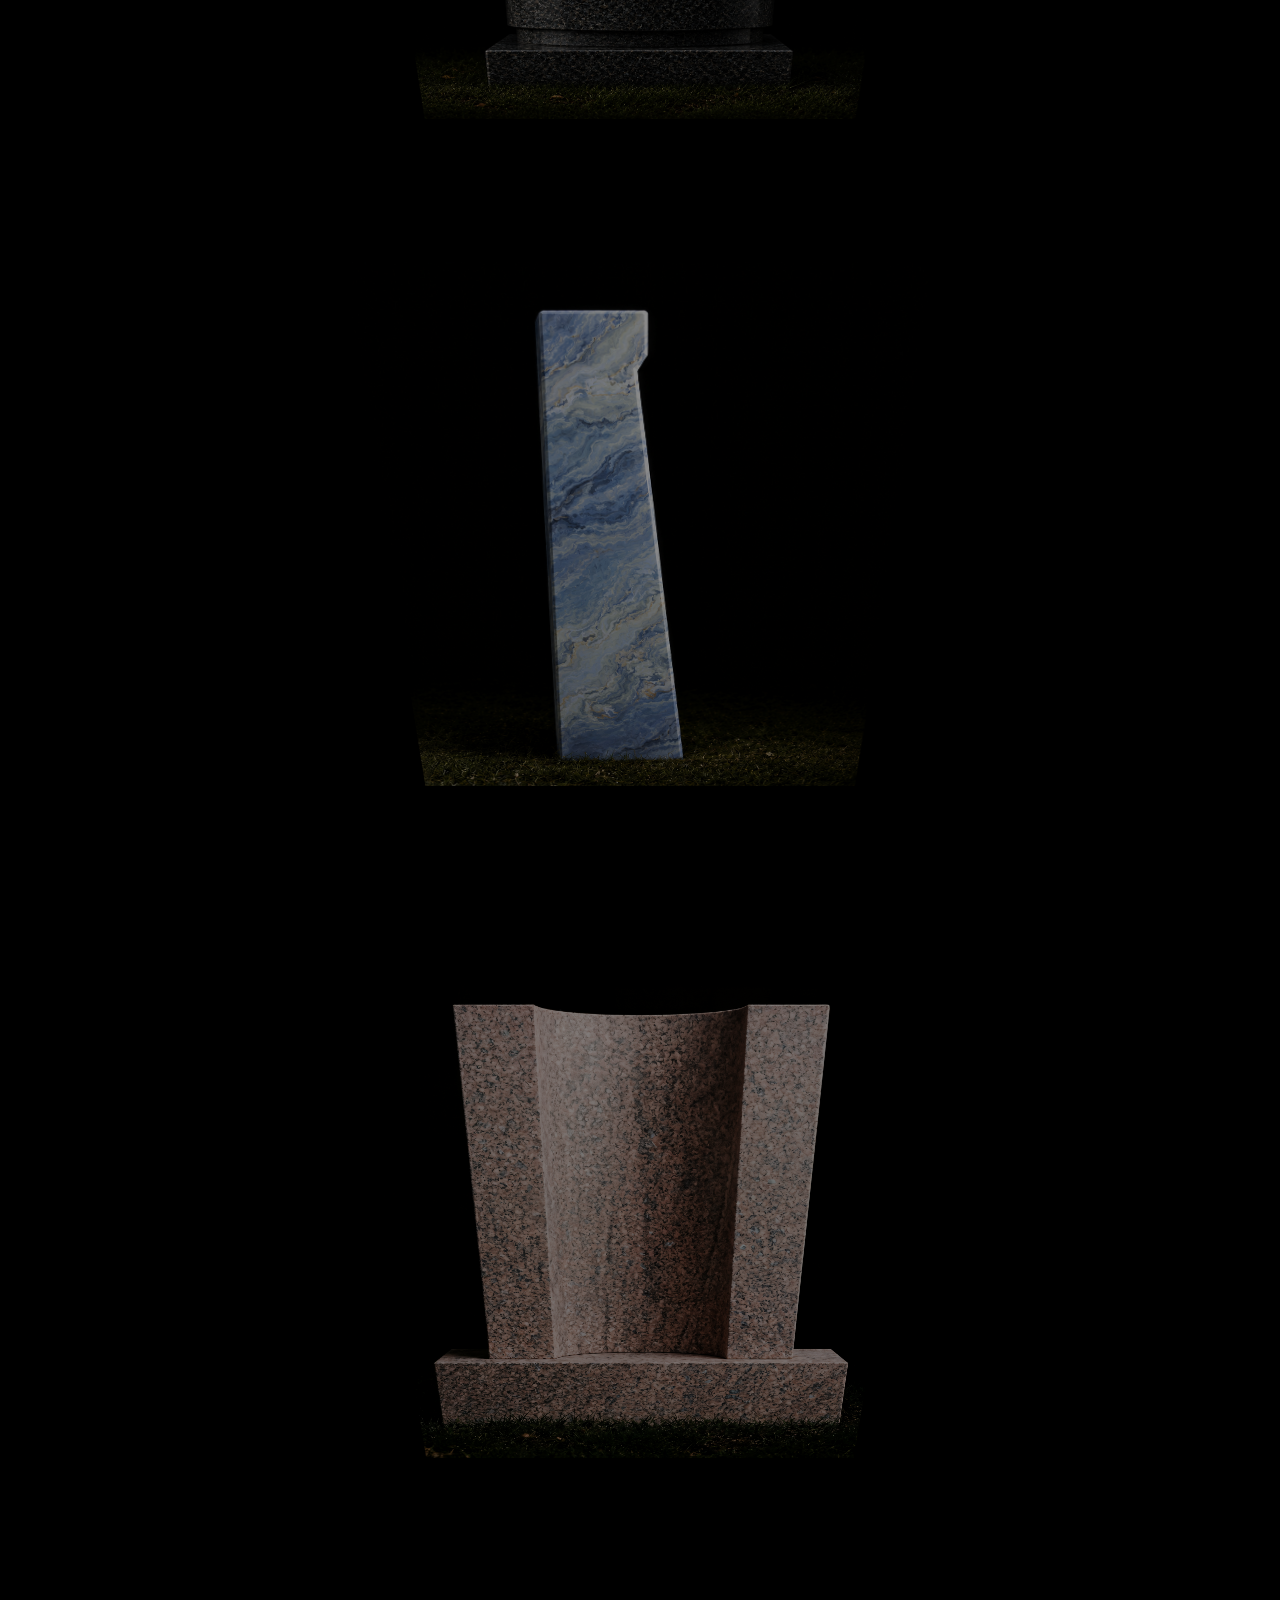
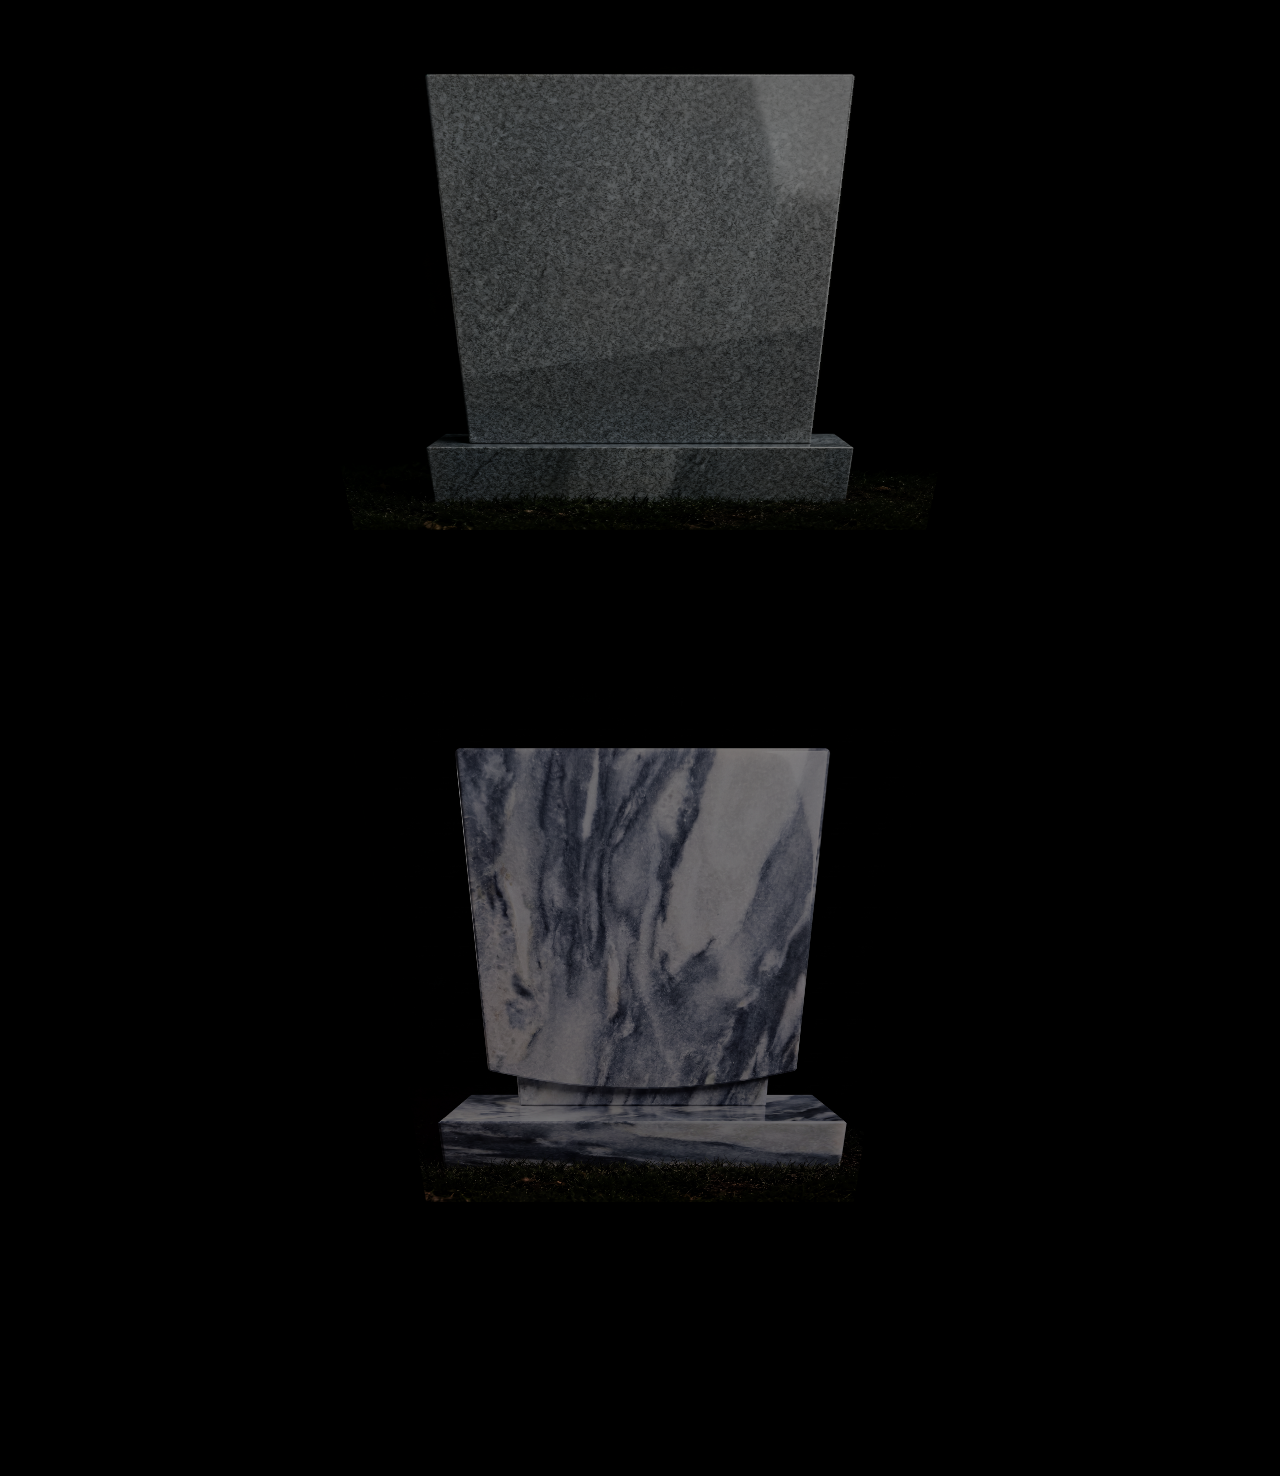
==== commit dad6a392: "Scroll-opplevelse på ARBEIDER, ny PROSESS med fast tekst og videodato, OM-rettelser Co-Authored-By: " ====
--- a/index.html
+++ b/index.html
@@ -8,7 +8,7 @@
 <link rel="preconnect" href="https://fonts.googleapis.com">
 <link rel="preconnect" href="https://fonts.gstatic.com" crossorigin>
 <link href="https://fonts.googleapis.com/css2?family=Inter:wght@400;500;600&display=swap" rel="stylesheet">
-<link rel="stylesheet" href="style.css?v=5">
+<link rel="stylesheet" href="style.css?v=6">
 </head>
 <body>
 
--- a/style.css
+++ b/style.css
@@ -97,6 +97,7 @@
 }
 .proc-media video,
 .proc-media .ph{width:100%;height:auto;display:block;}
+.proc-media video{aspect-ratio:16/9;object-fit:cover;background:#141414;}
 /* landskaps-placeholder 16:9 */
 .proc-media .ph{
   aspect-ratio:16/9;
@@ -104,16 +105,6 @@
   display:flex;align-items:center;justify-content:center;
   color:var(--muted);letter-spacing:0.06em;font-size:11px;
 }
-.proc-text{
-  position:absolute;top:50%;transform:translateY(-50%);
-  left:var(--edge);
-  width:calc(28vw - var(--edge));
-  max-width:260px;
-}
-.proc-text .t-index{color:var(--muted);margin-bottom:8px;}
-.proc-text .t-title{font-size:15px;letter-spacing:0.02em;margin-bottom:var(--s5);}
-.proc-text .t-ref .cap{display:block;}
-.proc-text .t-ref .lbl{color:var(--muted);margin-bottom:3px;}
 
 /* ---------------- OM ---------------- */
 .about{min-height:100vh;display:flex;align-items:center;padding:var(--s9) var(--edge);}
@@ -139,7 +130,6 @@
   :root{--img-w:clamp(320px,56vw,520px);}
   .af-left .af-index{width:70px;}
   .proc-media{width:82%;}
-  .proc-text{width:30vw;}
 }
 
 /* ---------------- MOBILE ---------------- */
@@ -153,7 +143,6 @@
   .process{padding-top:var(--s9);}
   .proc-item{min-height:0;padding:var(--s7) 0;}
   .proc-media{width:100%;}
-  .proc-text{position:static;transform:none;width:auto;max-width:none;padding:0 var(--edge);margin-bottom:var(--s4);}
 
   .masthead{padding:var(--s4) var(--edge);}
   .nav{gap:var(--s4);}
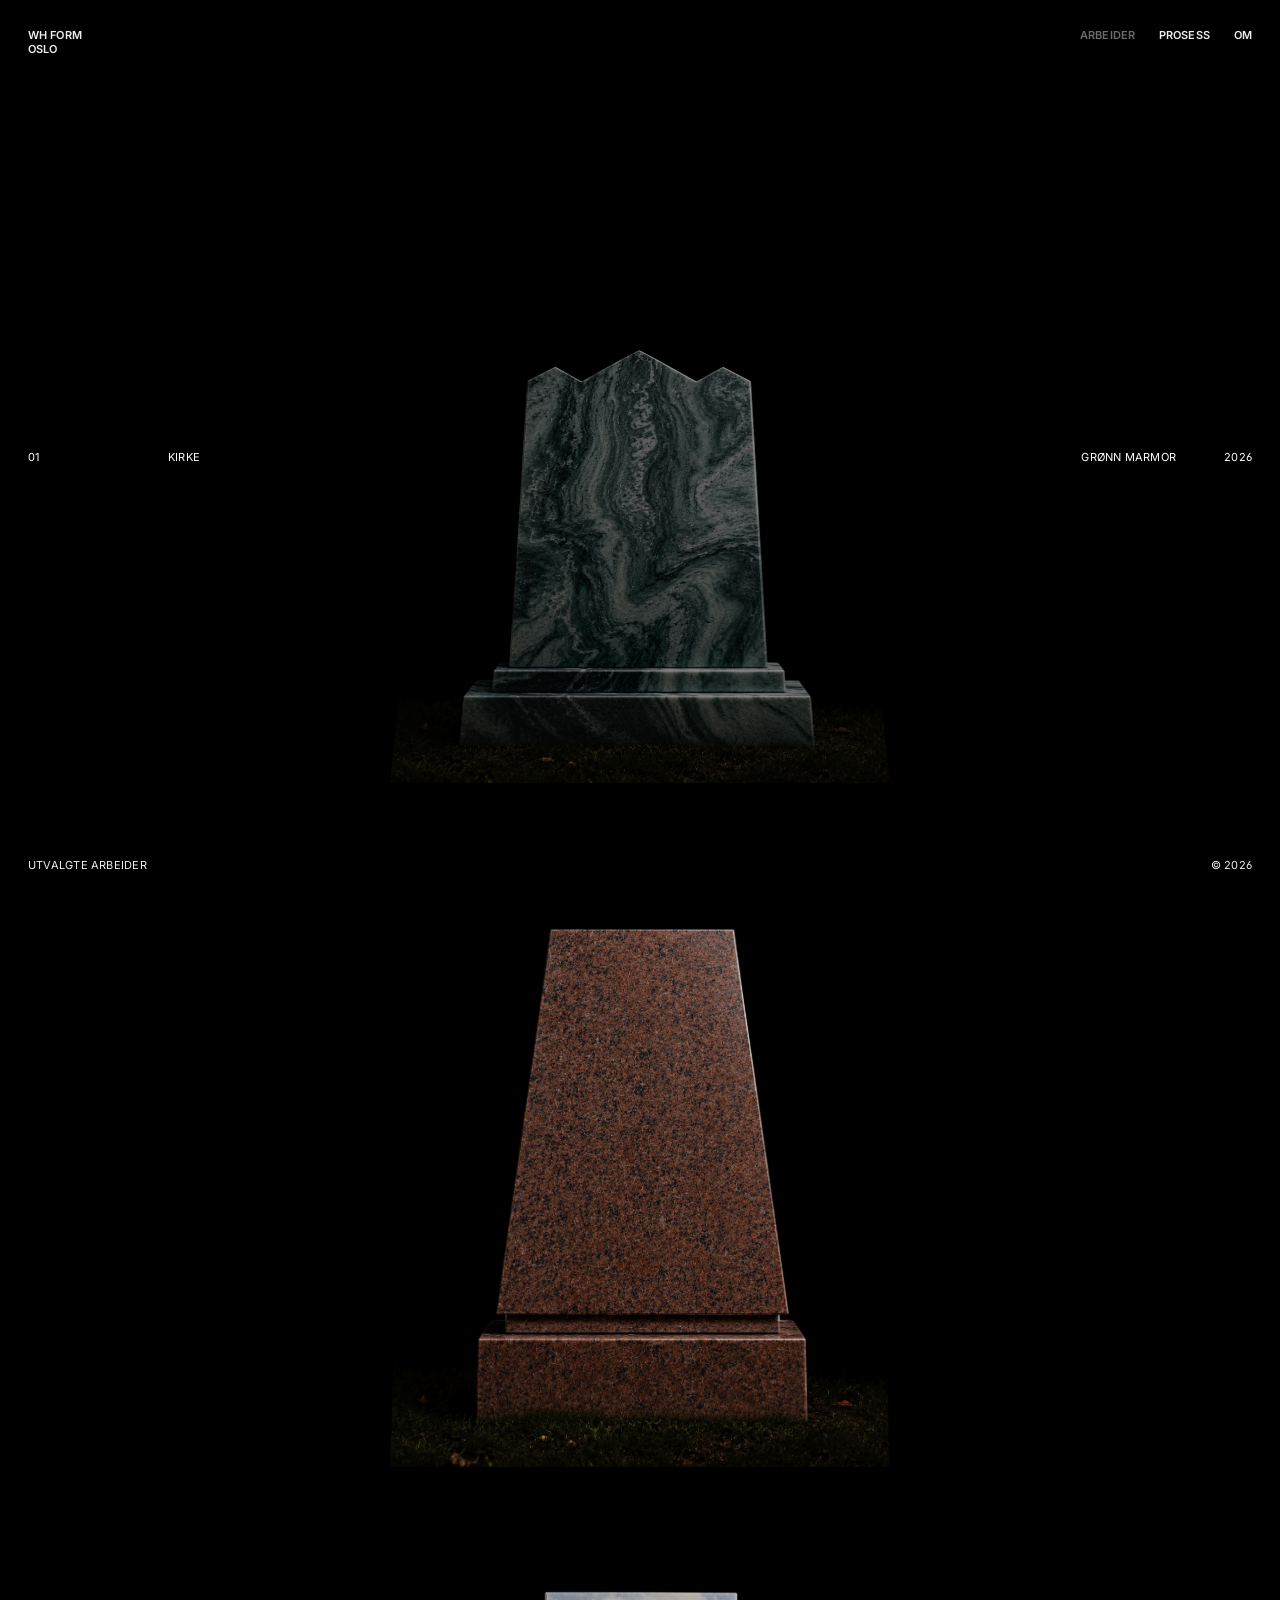
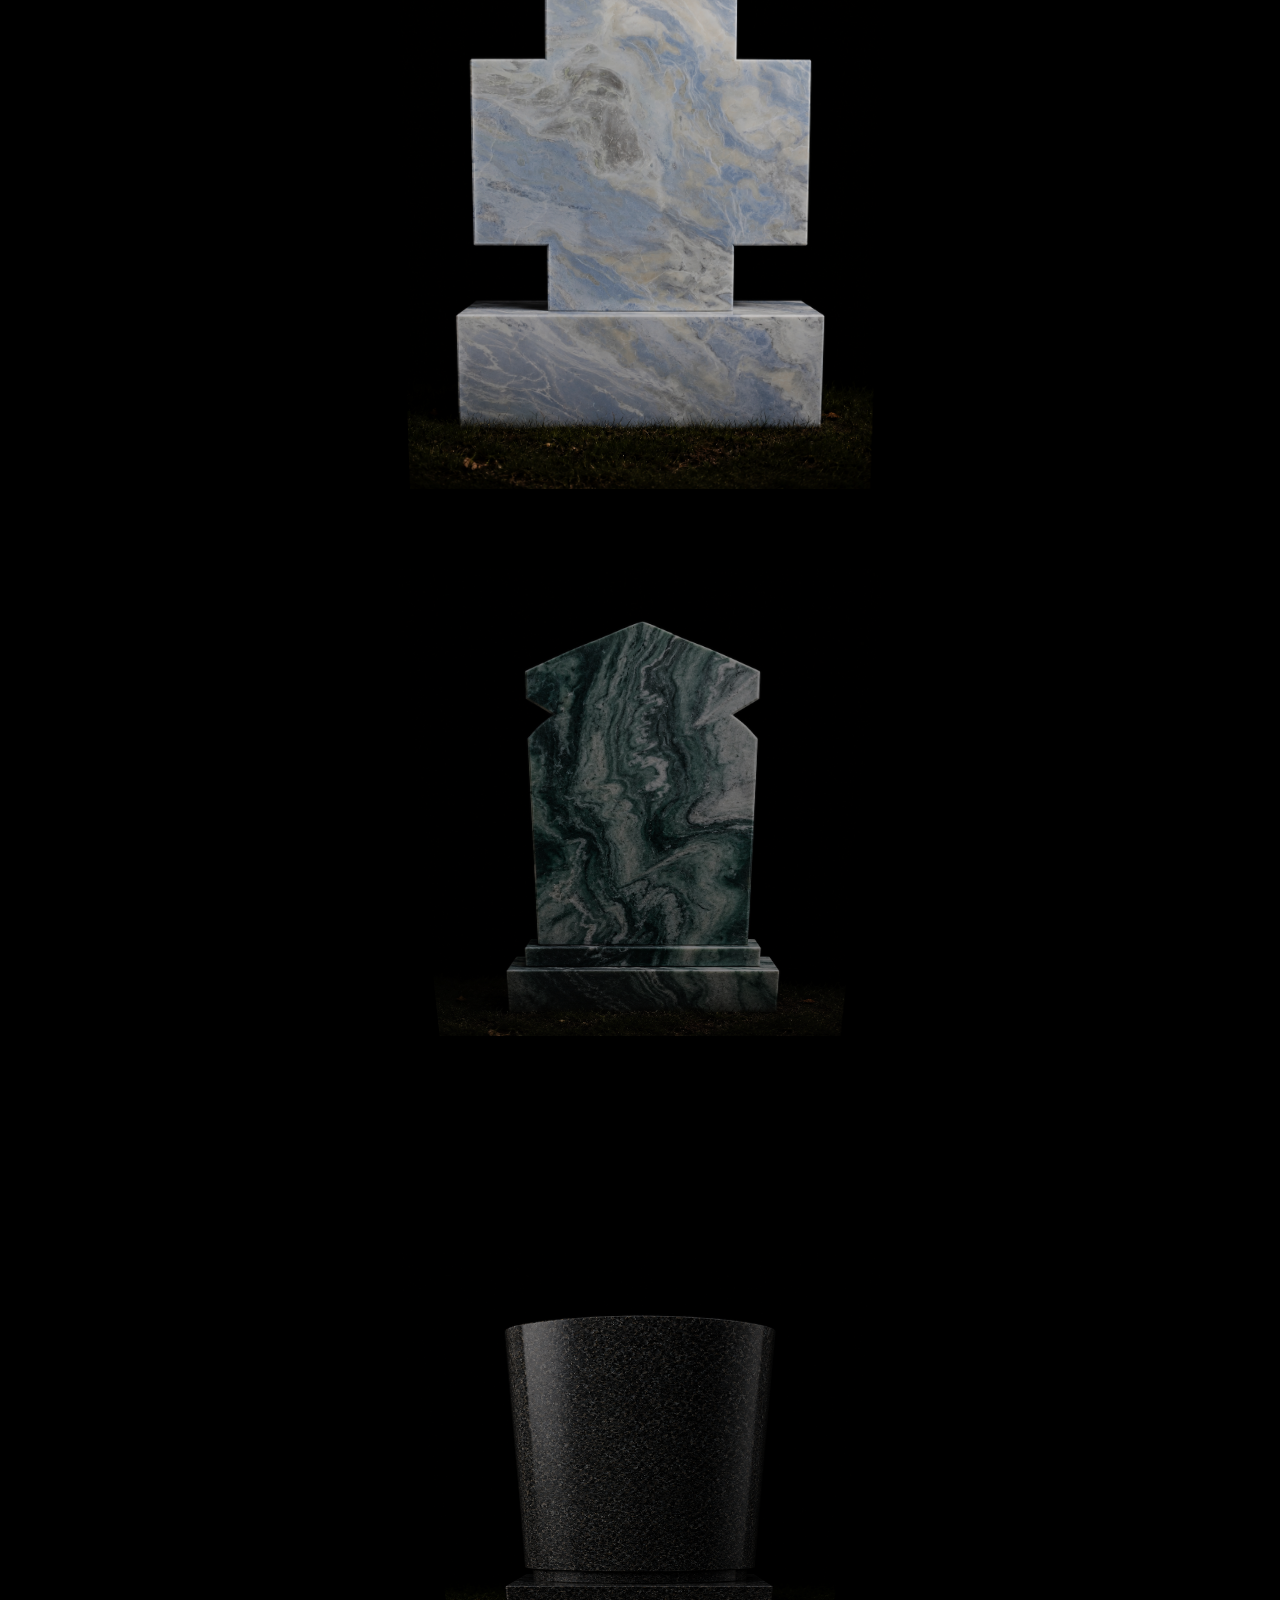
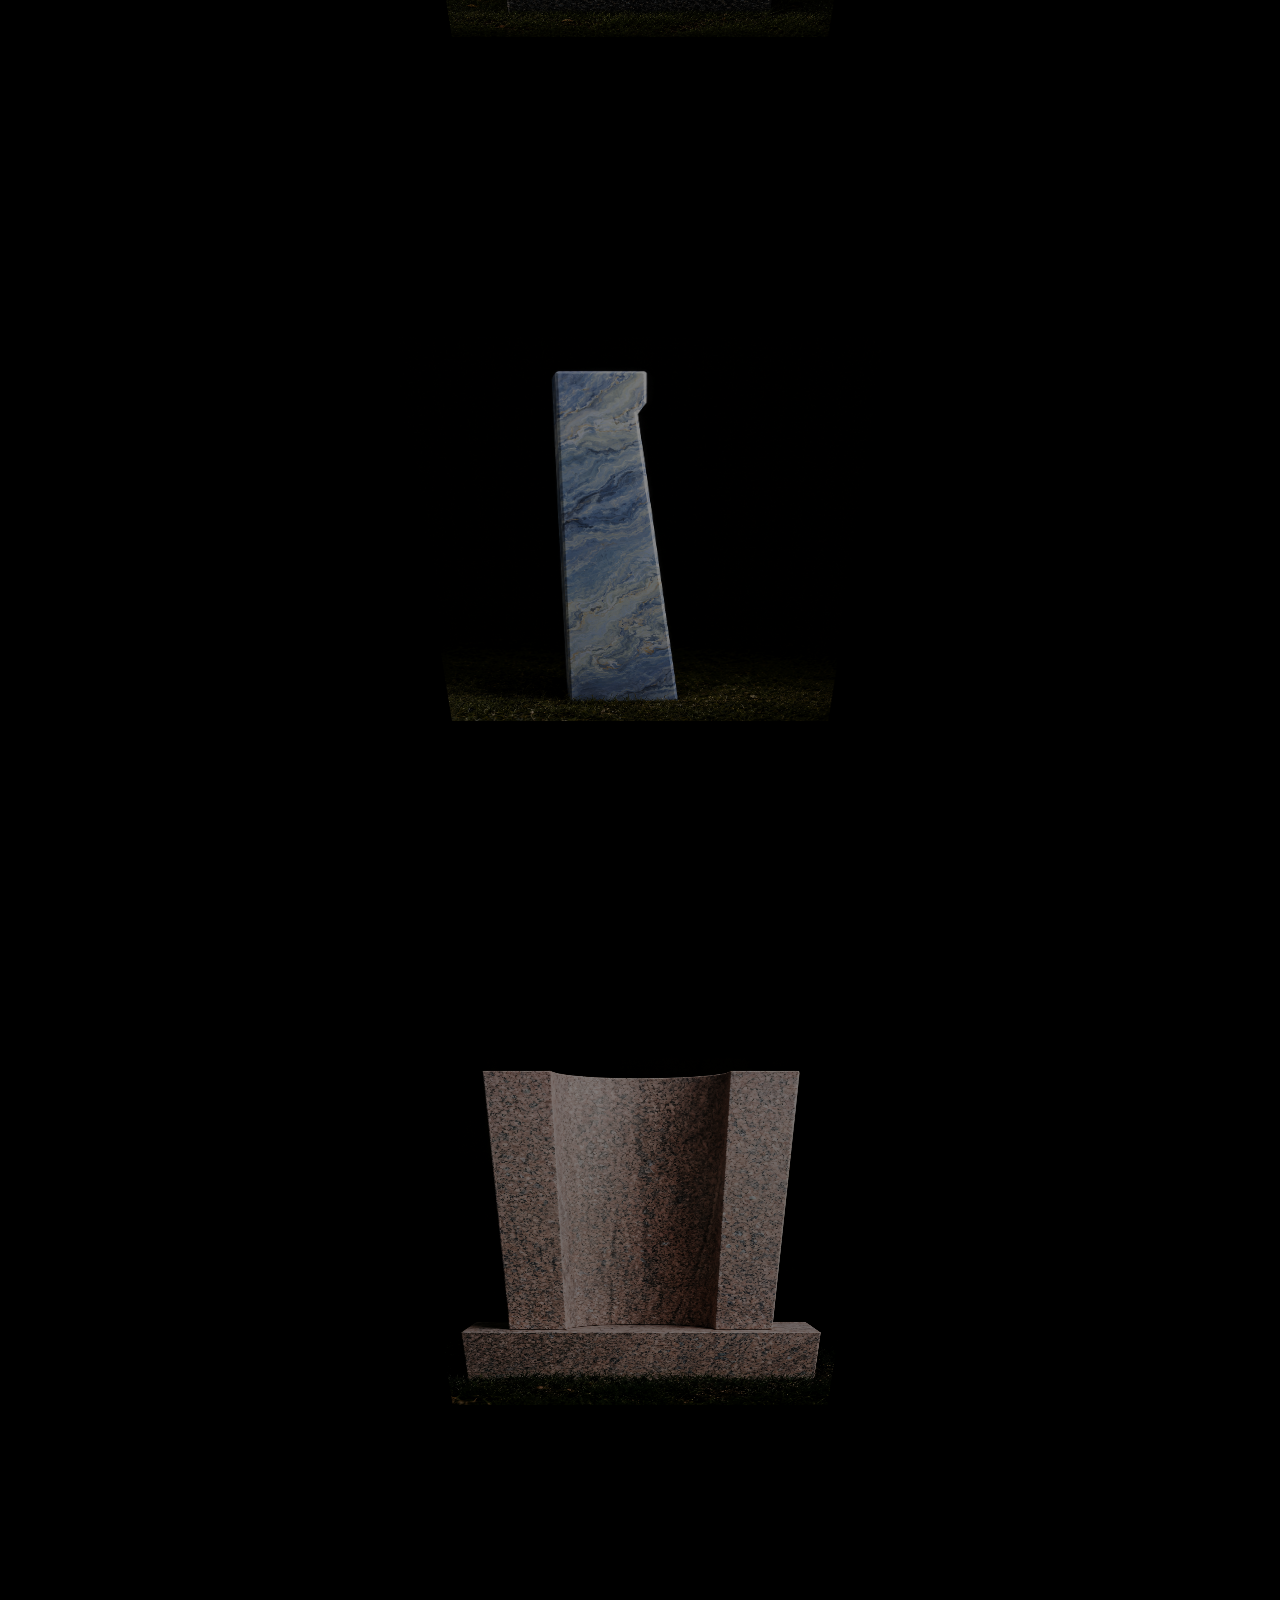
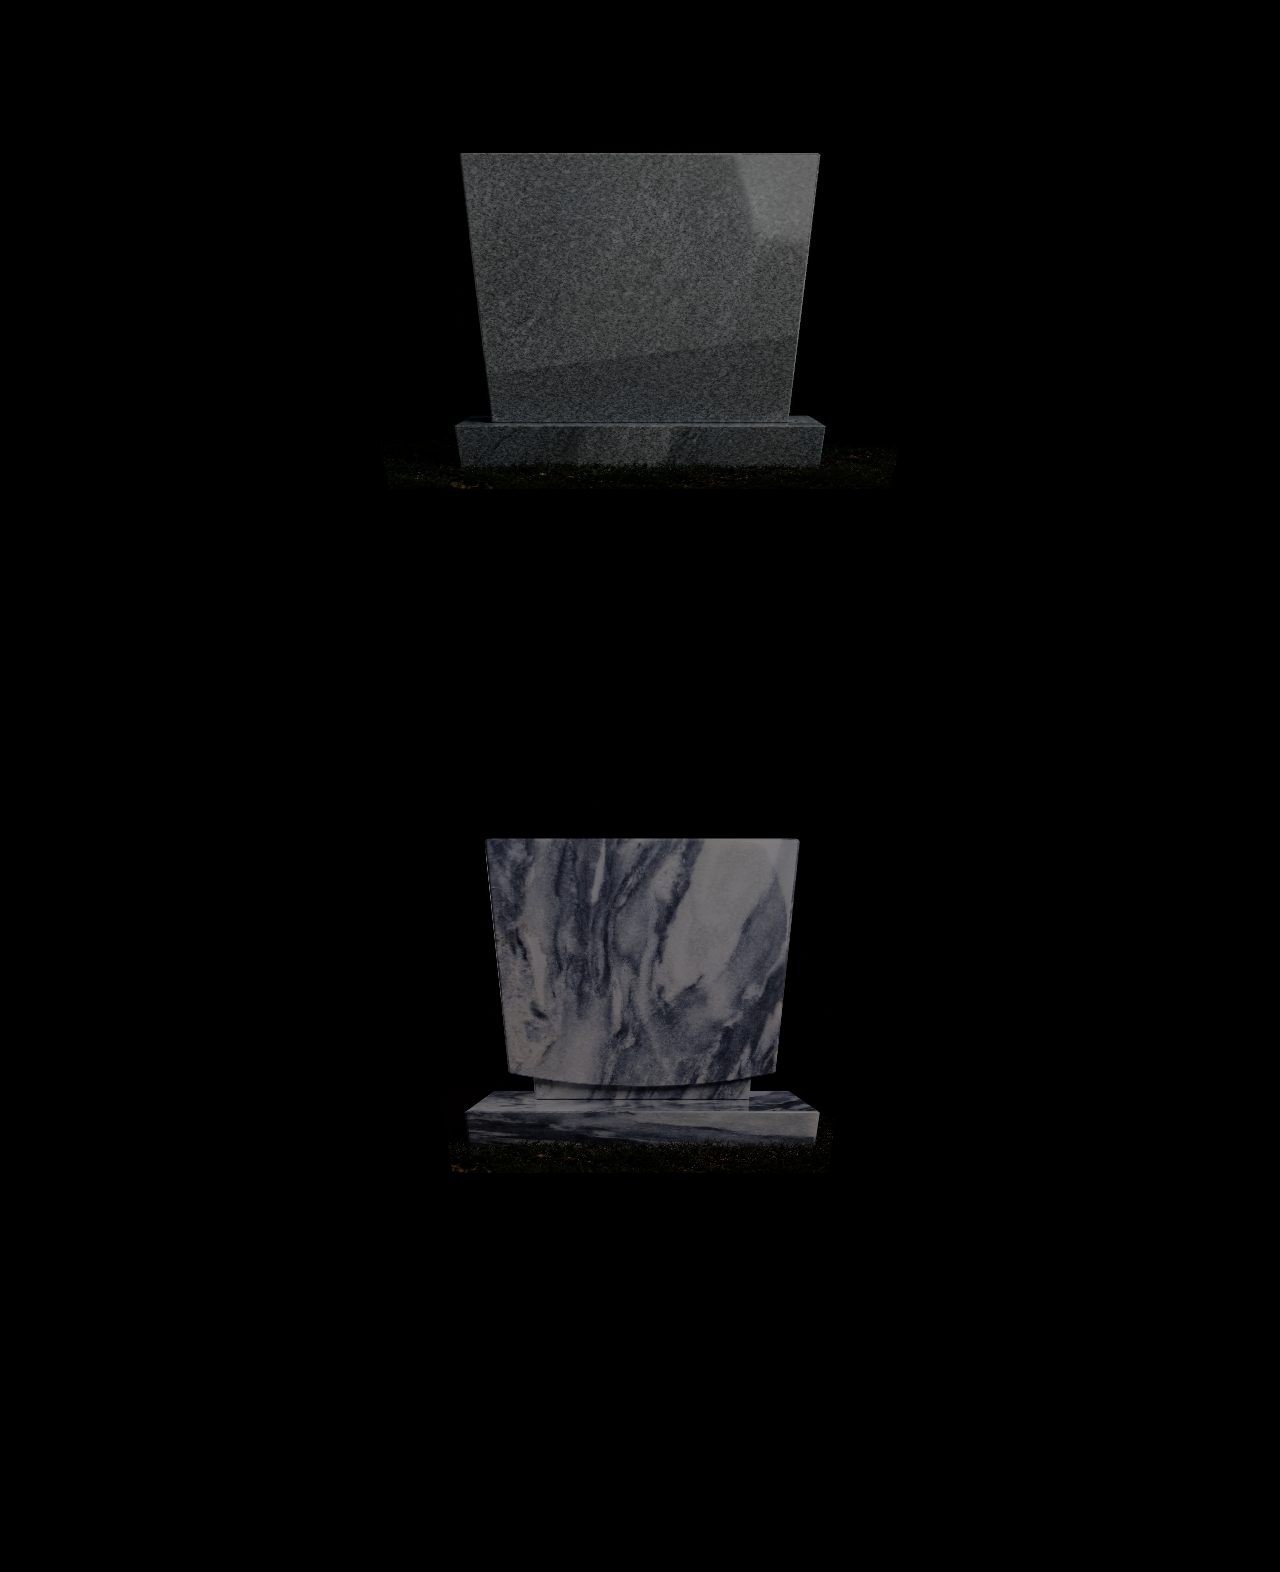
==== commit bc1fd85a: "Fiks overlapp mellom bilder i scroll: tipp rundt kanten mot midten, mer luft Co-Authored-By: Claude " ====
--- a/index.html
+++ b/index.html
@@ -8,7 +8,7 @@
 <link rel="preconnect" href="https://fonts.googleapis.com">
 <link rel="preconnect" href="https://fonts.gstatic.com" crossorigin>
 <link href="https://fonts.googleapis.com/css2?family=Inter:wght@400;500;600&display=swap" rel="stylesheet">
-<link rel="stylesheet" href="style.css?v=6">
+<link rel="stylesheet" href="style.css?v=7">
 </head>
 <body>
 
@@ -91,6 +91,8 @@
       var d=(c-sm-vh/2)/vh;
       var ad=Math.abs(d);
       var rot=Math.max(-40,Math.min(40,-d*K));
+      var oy=50-50*Math.max(-1,Math.min(1,d*3));           /* tipp rundt kanten som vender mot midten */
+      secs[i].style.transformOrigin='50% '+oy.toFixed(1)+'%';
       secs[i].style.transform='perspective('+PERSP+'px) rotateX('+rot.toFixed(2)+'deg)';
       secs[i].style.opacity=(1-Math.min(ad,1)*0.45).toFixed(3);
     }
--- a/style.css
+++ b/style.css
@@ -54,7 +54,7 @@
 body{overflow-x:hidden;}
 .stream{
   --h:74vh;
-  display:flex;flex-direction:column;align-items:center;gap:var(--gap);
+  display:flex;flex-direction:column;align-items:center;gap:2vh;
   padding:calc(50vh - var(--h)/2) 0;
 }
 @supports (height:1svh){.stream{--h:74svh;padding:calc(50svh - var(--h)/2) 0;}}
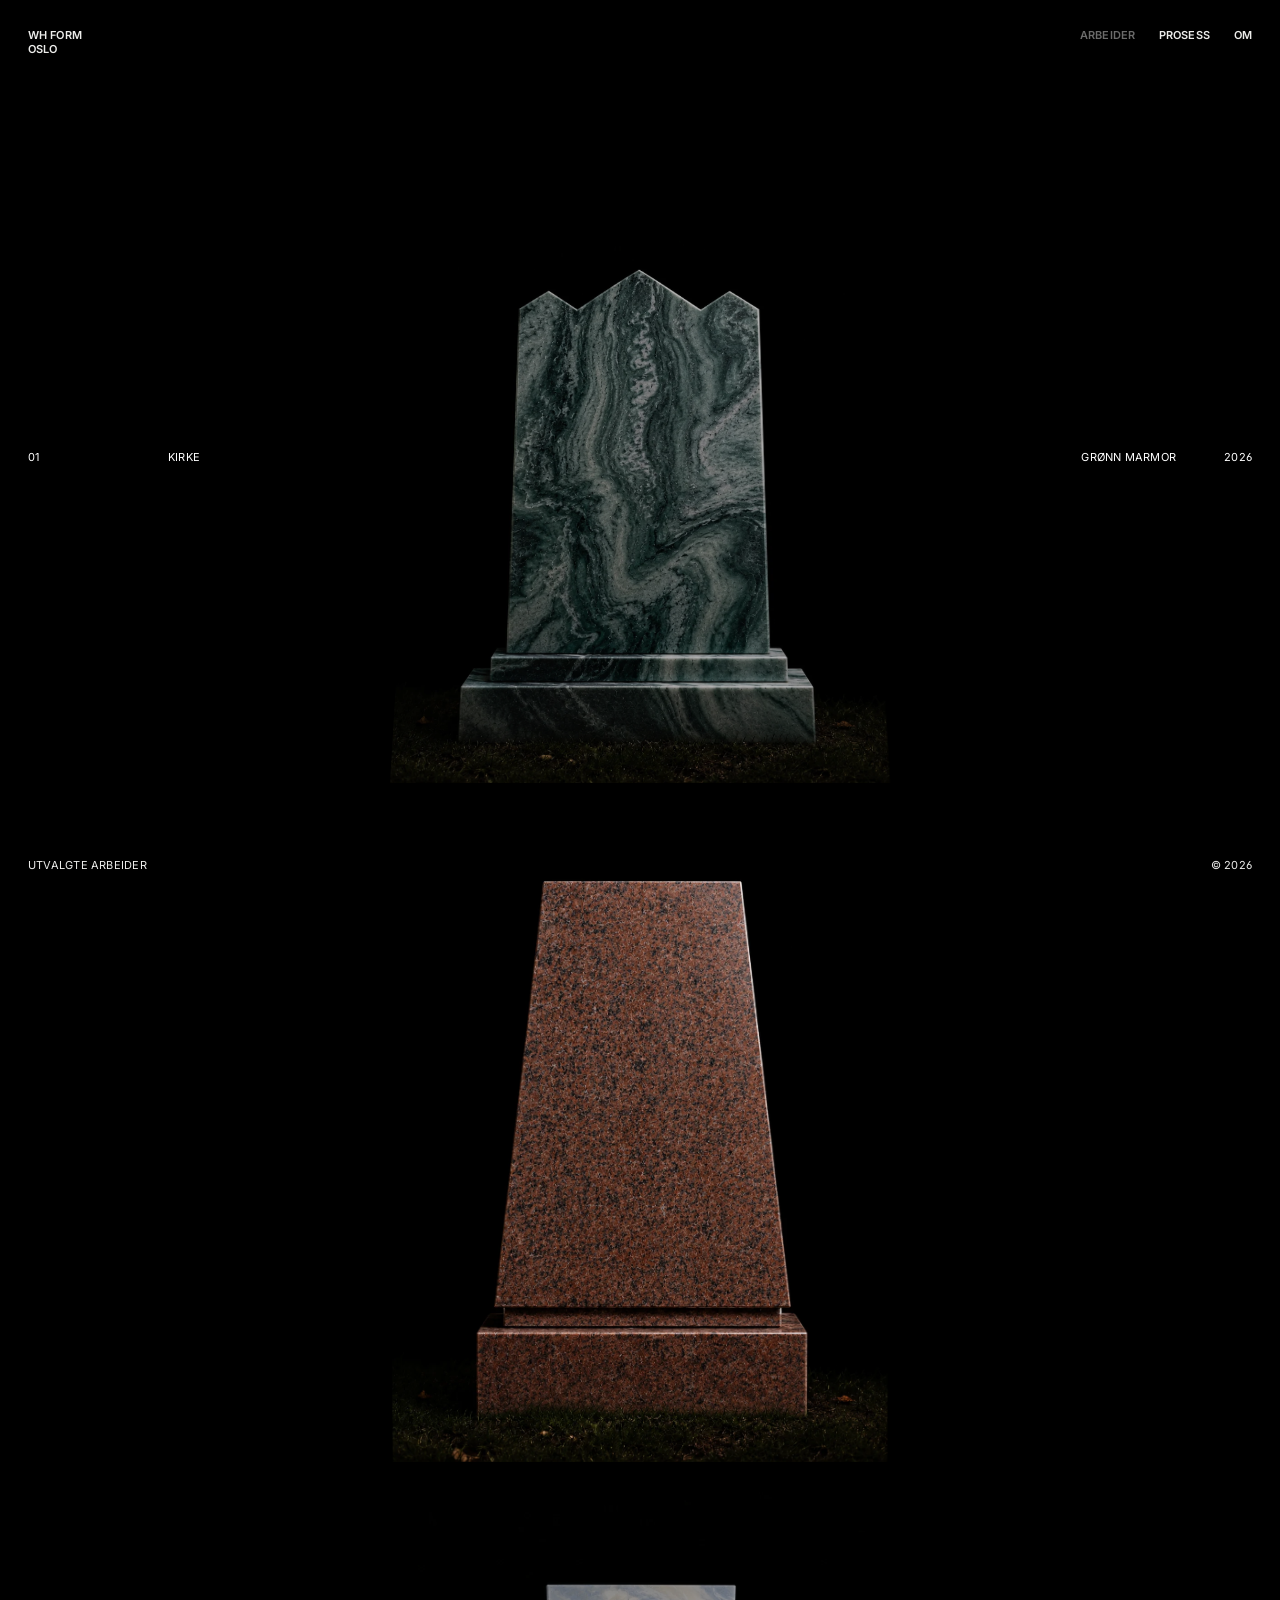
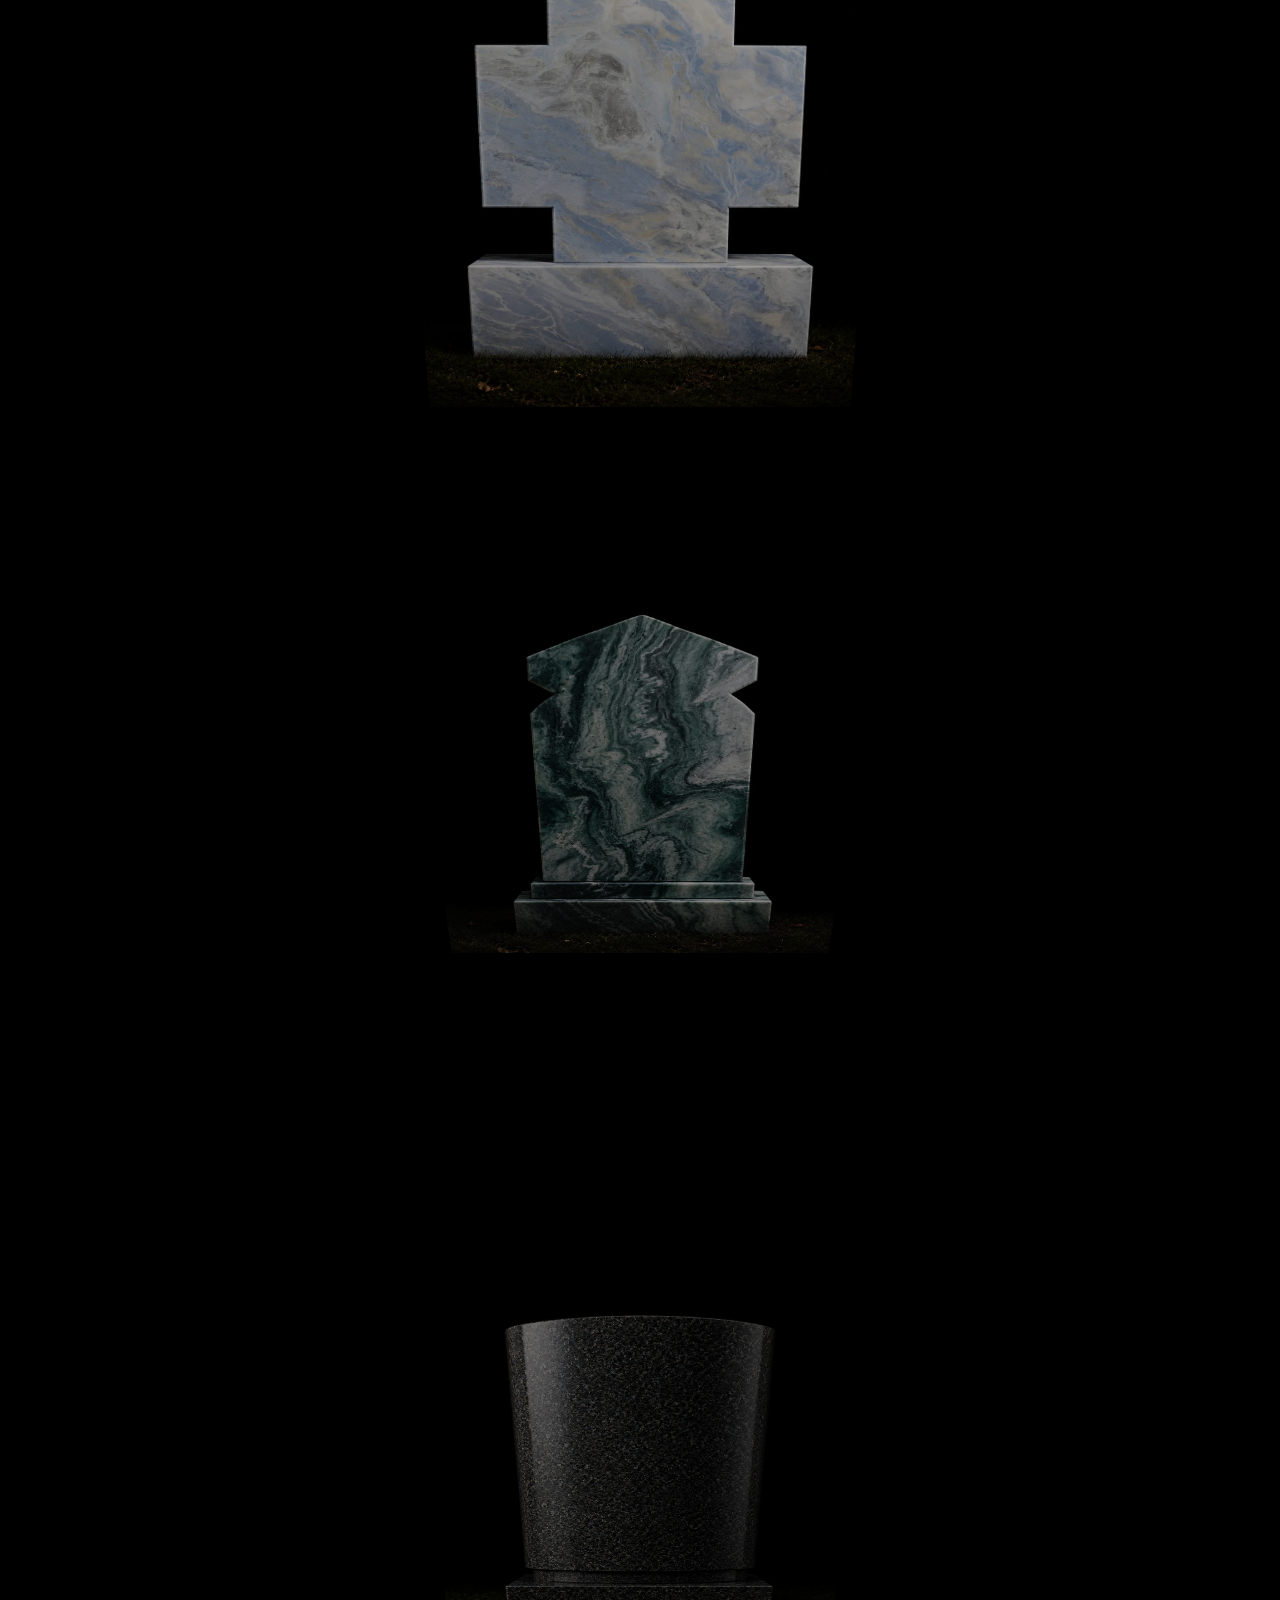
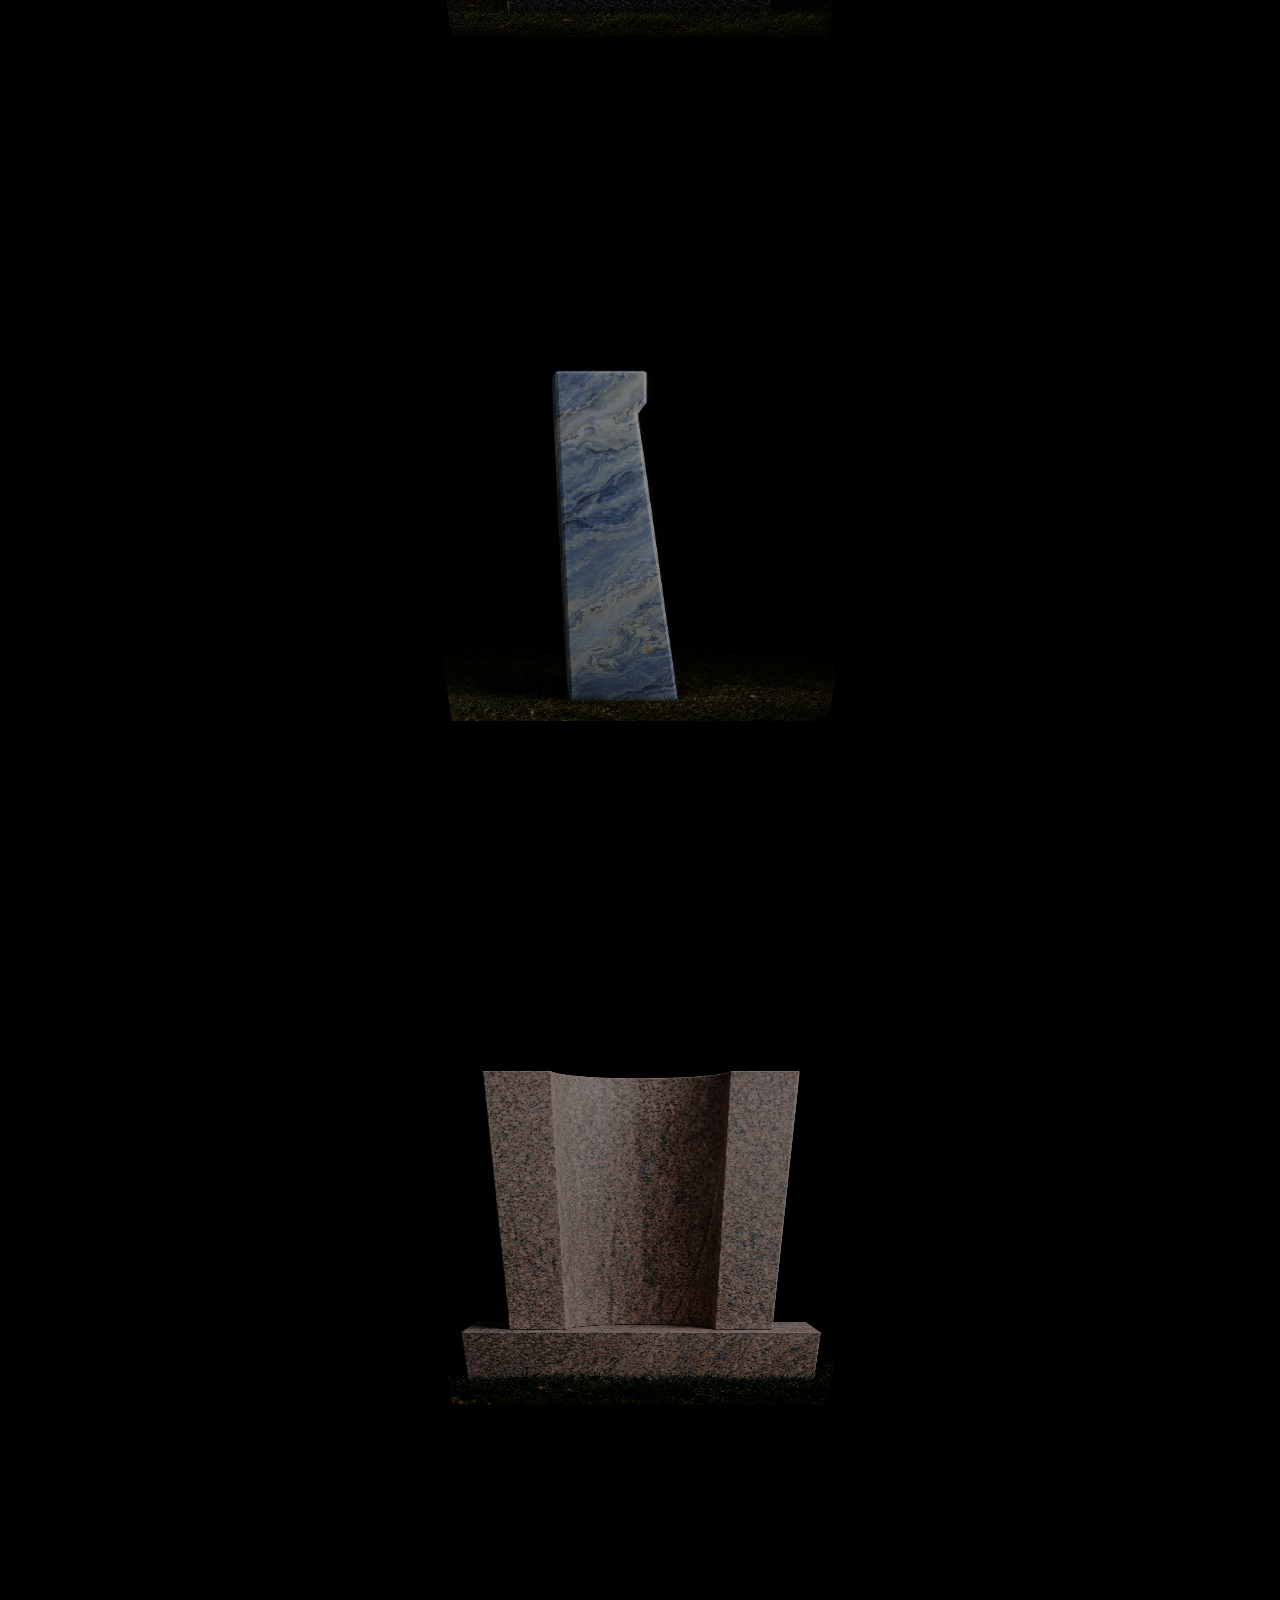
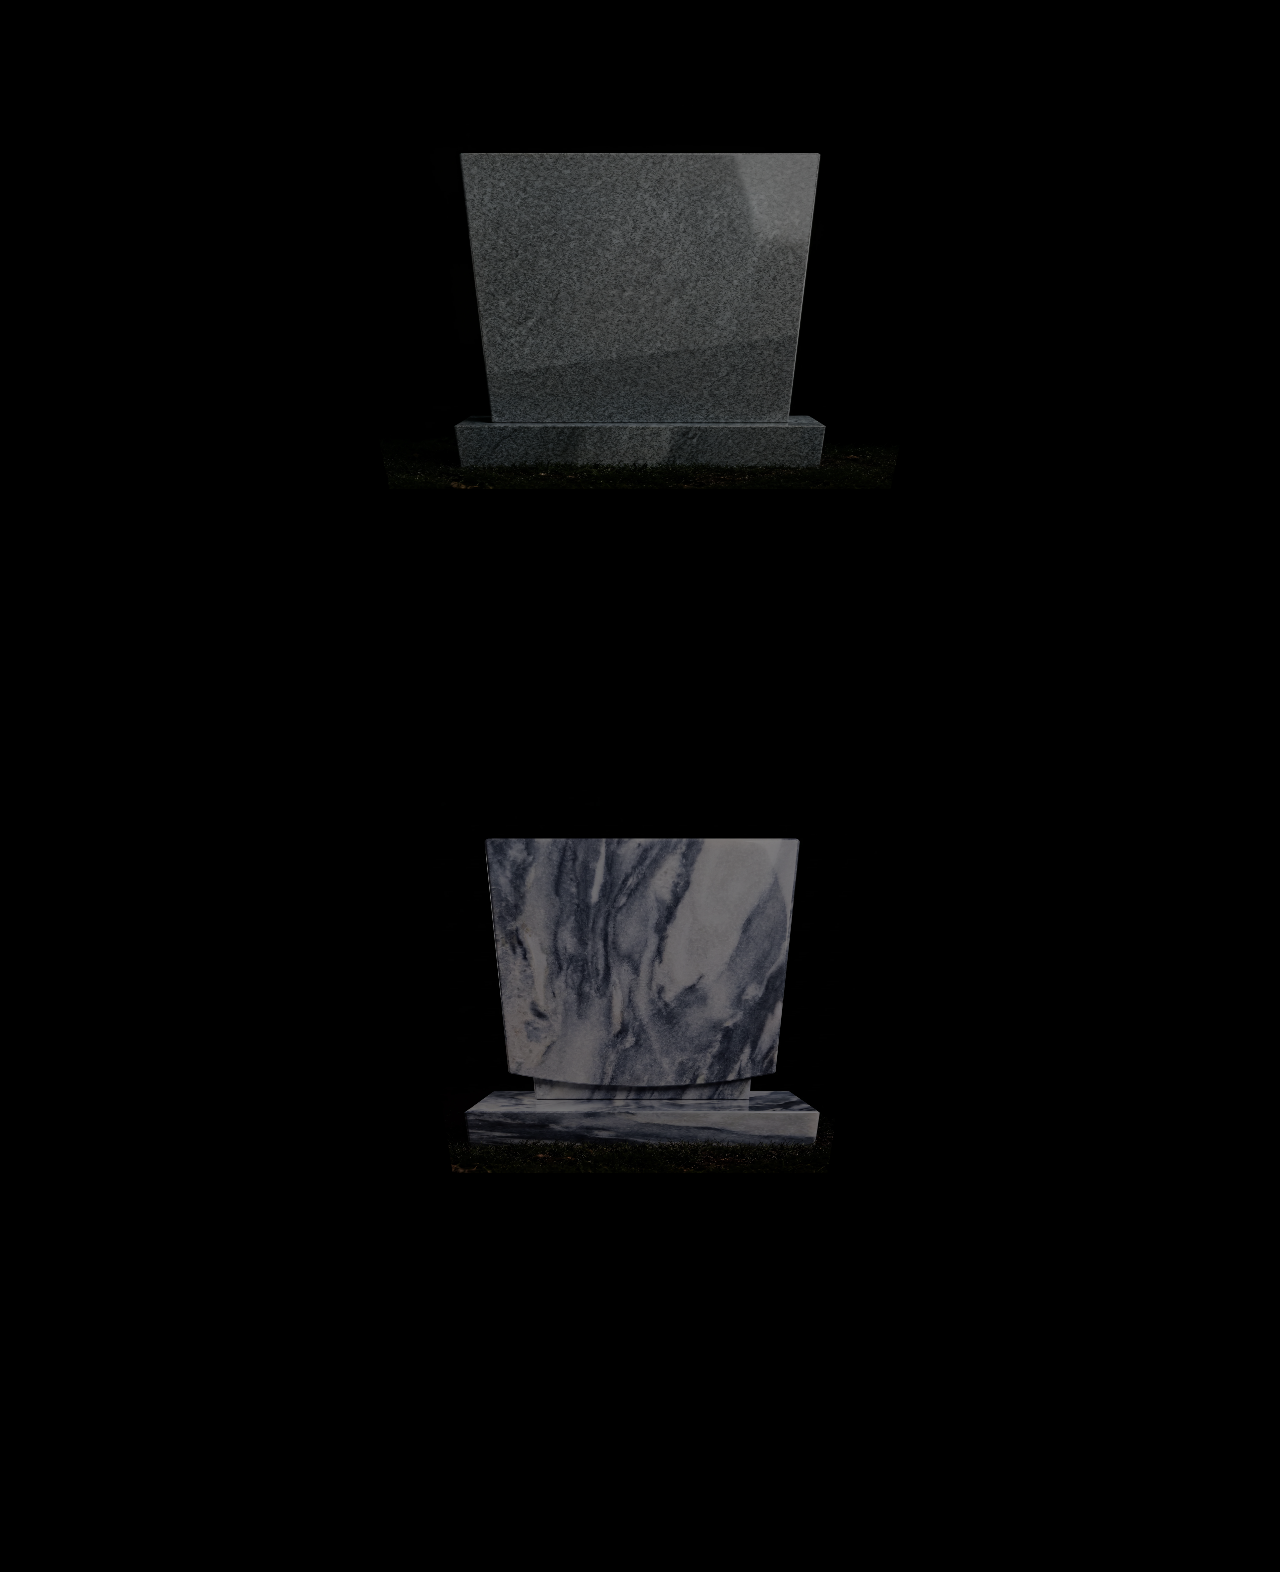
==== commit 63082453: "SEO: metadata, strukturerte data, sitemap, robots og WebP-bilder Ingen visuelle endringer. Bildene k" ====
--- a/index.html
+++ b/index.html
@@ -1,16 +1,157 @@
 <!DOCTYPE html>
-<html lang="no" class="arbeider">
+<html lang="nb" class="arbeider">
 <head>
 <meta charset="utf-8">
 <meta name="viewport" content="width=device-width, initial-scale=1, viewport-fit=cover">
-<title>WH FORM — ARBEIDER</title>
-<meta name="description" content="WH FORM — norsk produksjonsverksted for gravsteiner og monumenter.">
+<title>WH FORM — Gravsteiner og monumenter i naturstein, Oslo</title>
+<meta name="description" content="WH FORM er et norsk produksjonsverksted for gravsteiner og monumenter i granitt og marmor. Arkitekttegnede gravminner for begravelsesbyråer og kirkegårder i Oslo og Akershus.">
+<link rel="canonical" href="https://wh-form.com/">
+<meta property="og:type" content="website">
+<meta property="og:site_name" content="WH FORM">
+<meta property="og:locale" content="nb_NO">
+<meta property="og:title" content="WH FORM — Gravsteiner og monumenter i naturstein, Oslo">
+<meta property="og:description" content="WH FORM er et norsk produksjonsverksted for gravsteiner og monumenter i granitt og marmor. Arkitekttegnede gravminner for begravelsesbyråer og kirkegårder i Oslo og Akershus.">
+<meta property="og:url" content="https://wh-form.com/">
+<meta property="og:image" content="https://wh-form.com/og.jpg">
+<meta property="og:image:width" content="1200">
+<meta property="og:image:height" content="630">
+<meta name="twitter:card" content="summary_large_image">
+<meta name="theme-color" content="#000000">
+<script type="application/ld+json">
+{
+ "@context": "https://schema.org",
+ "@graph": [
+  {
+   "@type": "Organization",
+   "@id": "https://wh-form.com/#org",
+   "name": "WH FORM",
+   "url": "https://wh-form.com/",
+   "email": "whform.info@gmail.com",
+   "description": "Norsk produksjonsverksted for gravsteiner og monumenter i naturstein.",
+   "foundingDate": "2026",
+   "founder": [
+    {
+     "@type": "Person",
+     "name": "Brage Leirvik Hofgaard",
+     "jobTitle": "Medgrunnlegger"
+    },
+    {
+     "@type": "Person",
+     "name": "Severin Kokaas Winther",
+     "jobTitle": "Medgrunnlegger"
+    }
+   ],
+   "areaServed": [
+    {
+     "@type": "City",
+     "name": "Oslo"
+    },
+    {
+     "@type": "AdministrativeArea",
+     "name": "Akershus"
+    }
+   ],
+   "knowsAbout": [
+    "Gravsteiner",
+    "Gravminner",
+    "Monumenter",
+    "Naturstein",
+    "Granitt",
+    "Marmor"
+   ],
+   "address": {
+    "@type": "PostalAddress",
+    "addressLocality": "Oslo",
+    "addressCountry": "NO"
+   }
+  },
+  {
+   "@type": "WebSite",
+   "@id": "https://wh-form.com/#site",
+   "url": "https://wh-form.com/",
+   "name": "WH FORM",
+   "inLanguage": "nb",
+   "publisher": {
+    "@id": "https://wh-form.com/#org"
+   }
+  },
+  {
+   "@type": "CollectionPage",
+   "@id": "https://wh-form.com/#arbeider",
+   "url": "https://wh-form.com/",
+   "name": "Utvalgte arbeider",
+   "inLanguage": "nb",
+   "about": {
+    "@id": "https://wh-form.com/#org"
+   },
+   "hasPart": [
+    {
+     "@type": "ImageObject",
+     "contentUrl": "https://wh-form.com/kirke.webp",
+     "name": "Gravstein Kirke",
+     "description": "Gravstein «Kirke» i grønn marmor"
+    },
+    {
+     "@type": "ImageObject",
+     "contentUrl": "https://wh-form.com/Over.webp",
+     "name": "Gravstein Over",
+     "description": "Gravstein «Over» i rød granitt"
+    },
+    {
+     "@type": "ImageObject",
+     "contentUrl": "https://wh-form.com/Kors.webp",
+     "name": "Gravstein Kors",
+     "description": "Gravstein «Kors» i blå naturstein"
+    },
+    {
+     "@type": "ImageObject",
+     "contentUrl": "https://wh-form.com/Himmel.webp",
+     "name": "Gravstein Himmel",
+     "description": "Gravstein «Himmel» i grønn marmor"
+    },
+    {
+     "@type": "ImageObject",
+     "contentUrl": "https://wh-form.com/Oval.webp",
+     "name": "Gravstein Oval",
+     "description": "Gravstein «Oval» i sort granitt"
+    },
+    {
+     "@type": "ImageObject",
+     "contentUrl": "https://wh-form.com/Skraa.webp",
+     "name": "Gravstein Skrå",
+     "description": "Gravstein «Skrå» i blå naturstein"
+    },
+    {
+     "@type": "ImageObject",
+     "contentUrl": "https://wh-form.com/Bue.webp",
+     "name": "Gravstein Bue",
+     "description": "Gravstein «Bue» i rød granitt"
+    },
+    {
+     "@type": "ImageObject",
+     "contentUrl": "https://wh-form.com/Fals.webp",
+     "name": "Gravstein Fals",
+     "description": "Gravstein «Fals» i grå granitt"
+    },
+    {
+     "@type": "ImageObject",
+     "contentUrl": "https://wh-form.com/Loft.webp",
+     "name": "Gravstein Løft",
+     "description": "Gravstein «Løft» i blå marmor"
+    }
+   ]
+  }
+ ]
+}
+</script>
 <link rel="preconnect" href="https://fonts.googleapis.com">
 <link rel="preconnect" href="https://fonts.gstatic.com" crossorigin>
 <link href="https://fonts.googleapis.com/css2?family=Inter:wght@400;500;600&display=swap" rel="stylesheet">
 <link rel="stylesheet" href="style.css?v=7">
 </head>
 <body>
+
+  <h1 style="position:absolute;width:1px;height:1px;margin:-1px;padding:0;overflow:hidden;clip:rect(0 0 0 0);clip-path:inset(50%);white-space:nowrap;border:0;">WH FORM — gravsteiner og monumenter i naturstein, Oslo</h1>
 
   <!-- MASTHEAD -->
   <header class="masthead">
@@ -27,15 +168,15 @@
 
   <!-- STREAM -->
   <main class="stream">
-    <section class="project" data-index="01" data-title="Kirke" data-material="Grønn marmor" data-year="2026"><img src="kirke.png" alt="Kirke"></section>
-    <section class="project" data-index="02" data-title="Over" data-material="Rød granitt" data-year="2026"><img src="Over.png" alt="Over"></section>
-    <section class="project" data-index="03" data-title="Kors" data-material="Blå naturstein" data-year="2026"><img src="Kors.png" alt="Kors"></section>
-    <section class="project" data-index="04" data-title="Himmel" data-material="Grønn marmor" data-year="2026"><img src="Himmel.png" alt="Himmel"></section>
-    <section class="project" data-index="05" data-title="Oval" data-material="Sort granitt" data-year="2026"><img src="Oval.png" alt="Oval"></section>
-    <section class="project" data-index="06" data-title="Skrå" data-material="Blå naturstein" data-year="2026"><img src="Skraa.png" alt="Skrå"></section>
-    <section class="project" data-index="07" data-title="Bue" data-material="Rød granitt" data-year="2026"><img src="Bue.png" alt="Bue"></section>
-    <section class="project" data-index="08" data-title="Fals" data-material="Grå granitt" data-year="2026"><img src="Fals.png" alt="Fals"></section>
-    <section class="project" data-index="09" data-title="Løft" data-material="Blå marmor" data-year="2026"><img src="Loft.png" alt="Løft"></section>
+    <section class="project" data-index="01" data-title="Kirke" data-material="Grønn marmor" data-year="2026"><img src="kirke.webp" alt="Gravstein Kirke i grønn marmor — WH FORM" width="1086" height="1448" fetchpriority="high" decoding="async"></section>
+    <section class="project" data-index="02" data-title="Over" data-material="Rød granitt" data-year="2026"><img src="Over.webp" alt="Gravstein Over i rød granitt — WH FORM" width="1086" height="1448" loading="lazy" decoding="async"></section>
+    <section class="project" data-index="03" data-title="Kors" data-material="Blå naturstein" data-year="2026"><img src="Kors.webp" alt="Gravstein Kors i blå naturstein — WH FORM" width="1086" height="1448" loading="lazy" decoding="async"></section>
+    <section class="project" data-index="04" data-title="Himmel" data-material="Grønn marmor" data-year="2026"><img src="Himmel.webp" alt="Gravstein Himmel i grønn marmor — WH FORM" width="1086" height="1448" loading="lazy" decoding="async"></section>
+    <section class="project" data-index="05" data-title="Oval" data-material="Sort granitt" data-year="2026"><img src="Oval.webp" alt="Gravstein Oval i sort granitt — WH FORM" width="1086" height="1448" loading="lazy" decoding="async"></section>
+    <section class="project" data-index="06" data-title="Skrå" data-material="Blå naturstein" data-year="2026"><img src="Skraa.webp" alt="Gravstein Skrå i blå naturstein — WH FORM" width="1086" height="1448" loading="lazy" decoding="async"></section>
+    <section class="project" data-index="07" data-title="Bue" data-material="Rød granitt" data-year="2026"><img src="Bue.webp" alt="Gravstein Bue i rød granitt — WH FORM" width="1792" height="2400" loading="lazy" decoding="async"></section>
+    <section class="project" data-index="08" data-title="Fals" data-material="Grå granitt" data-year="2026"><img src="Fals.webp" alt="Gravstein Fals i grå granitt — WH FORM" width="2400" height="2400" loading="lazy" decoding="async"></section>
+    <section class="project" data-index="09" data-title="Løft" data-material="Blå marmor" data-year="2026"><img src="Loft.webp" alt="Gravstein Løft i blå marmor — WH FORM" width="1792" height="2400" loading="lazy" decoding="async"></section>
   </main>
 
   <!-- FAST TEKST (byttes ved scrolling) -->
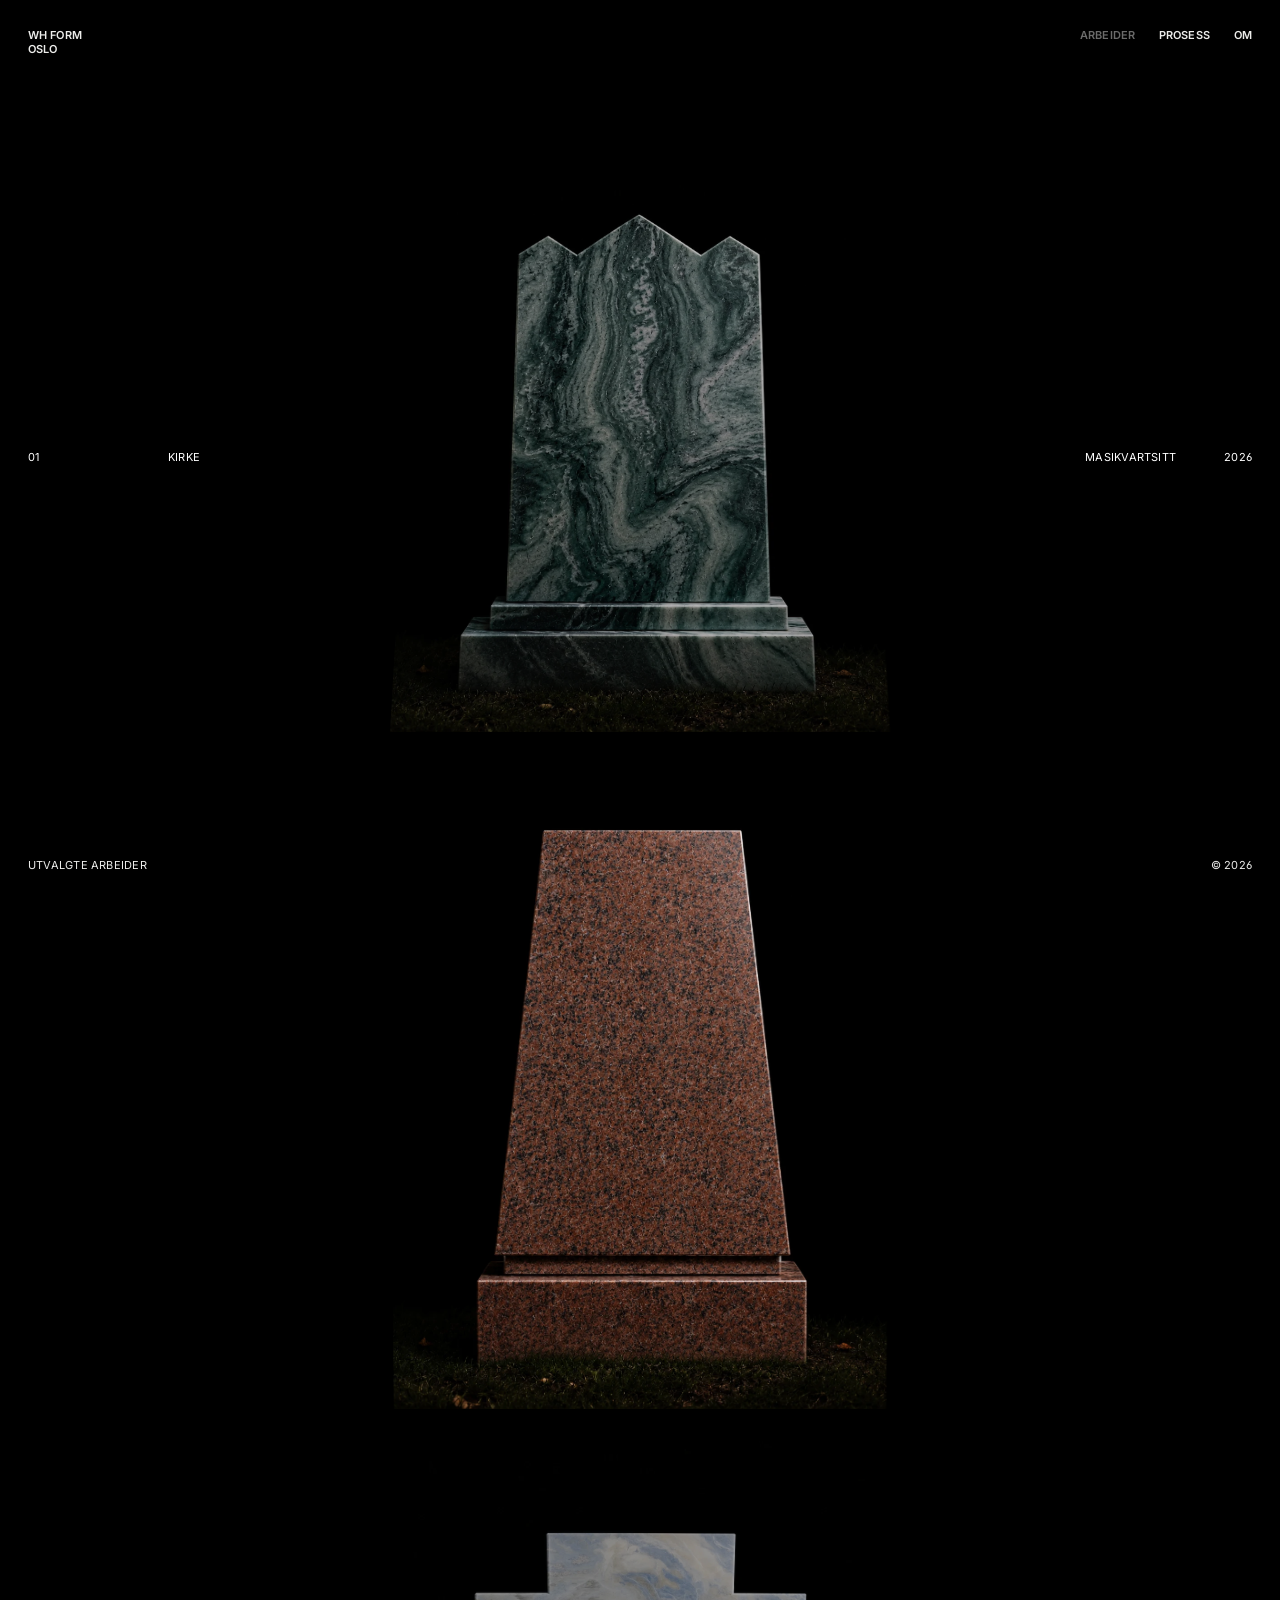
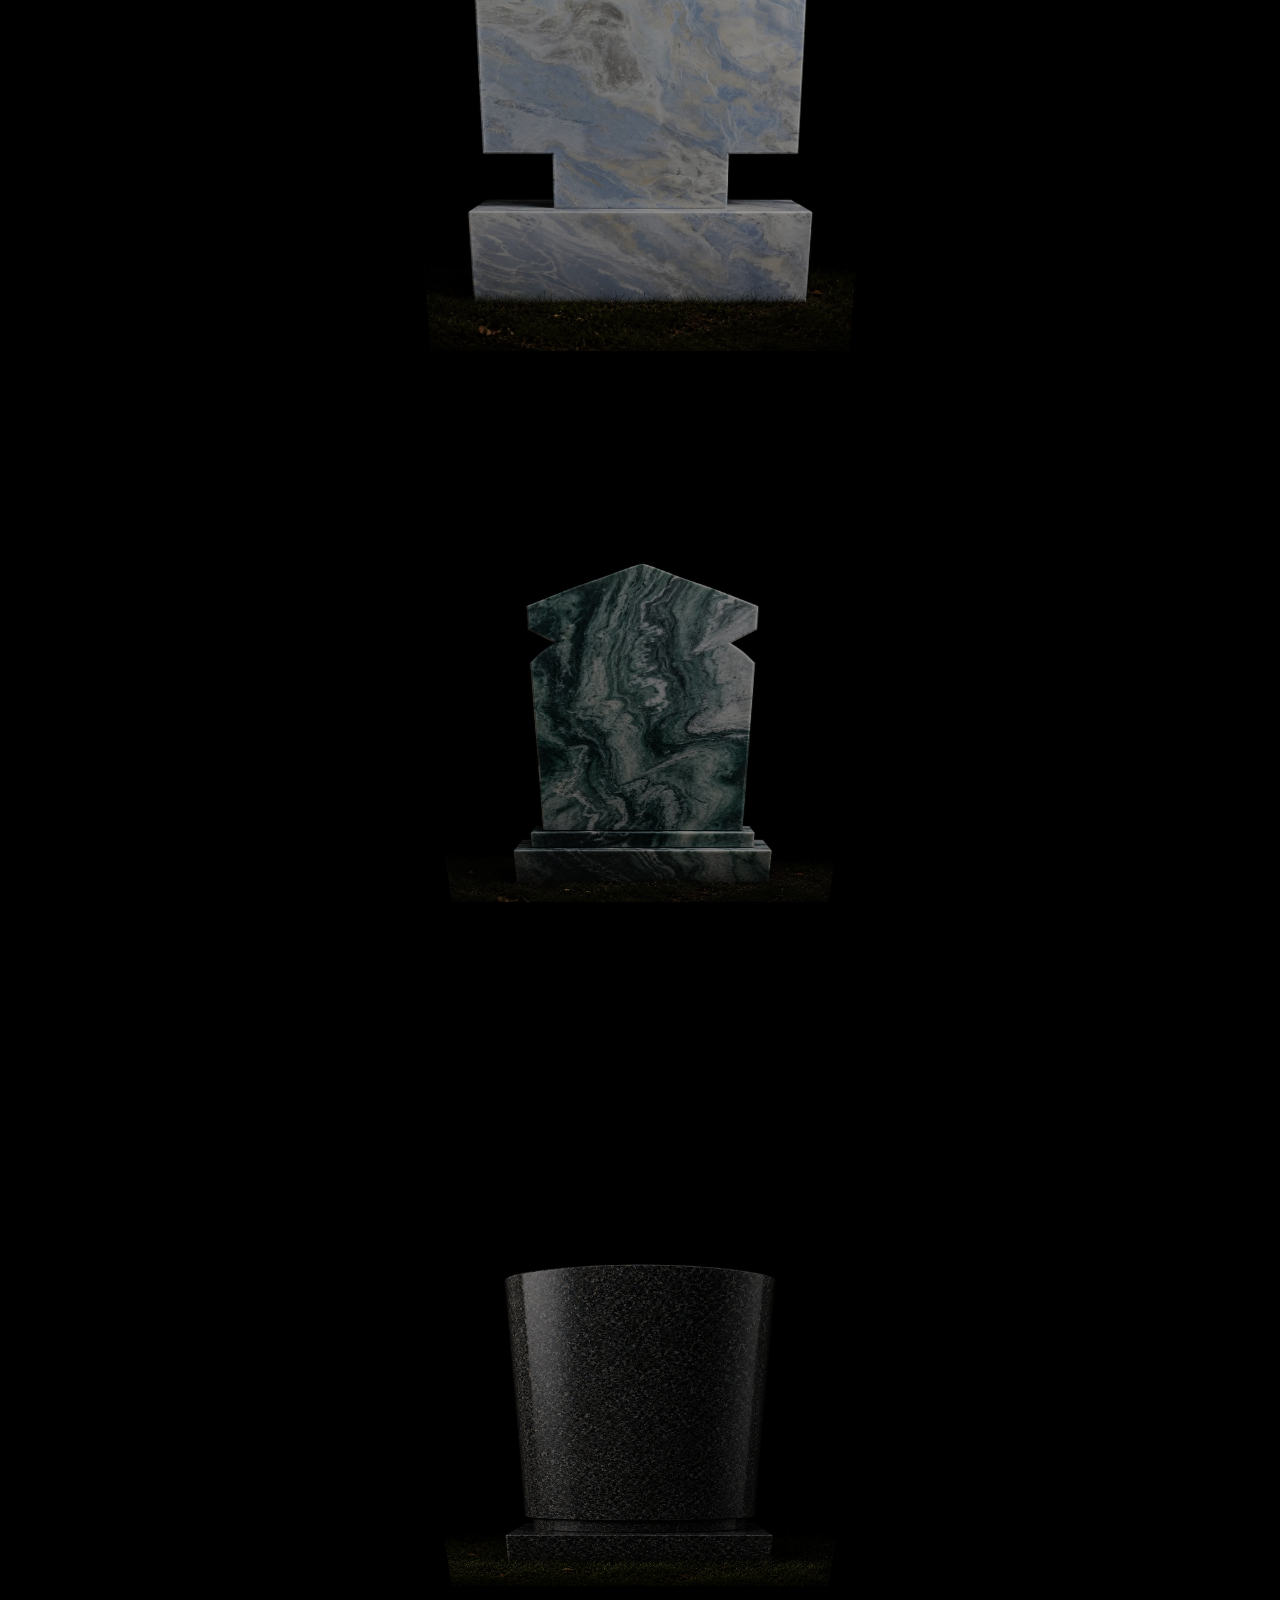
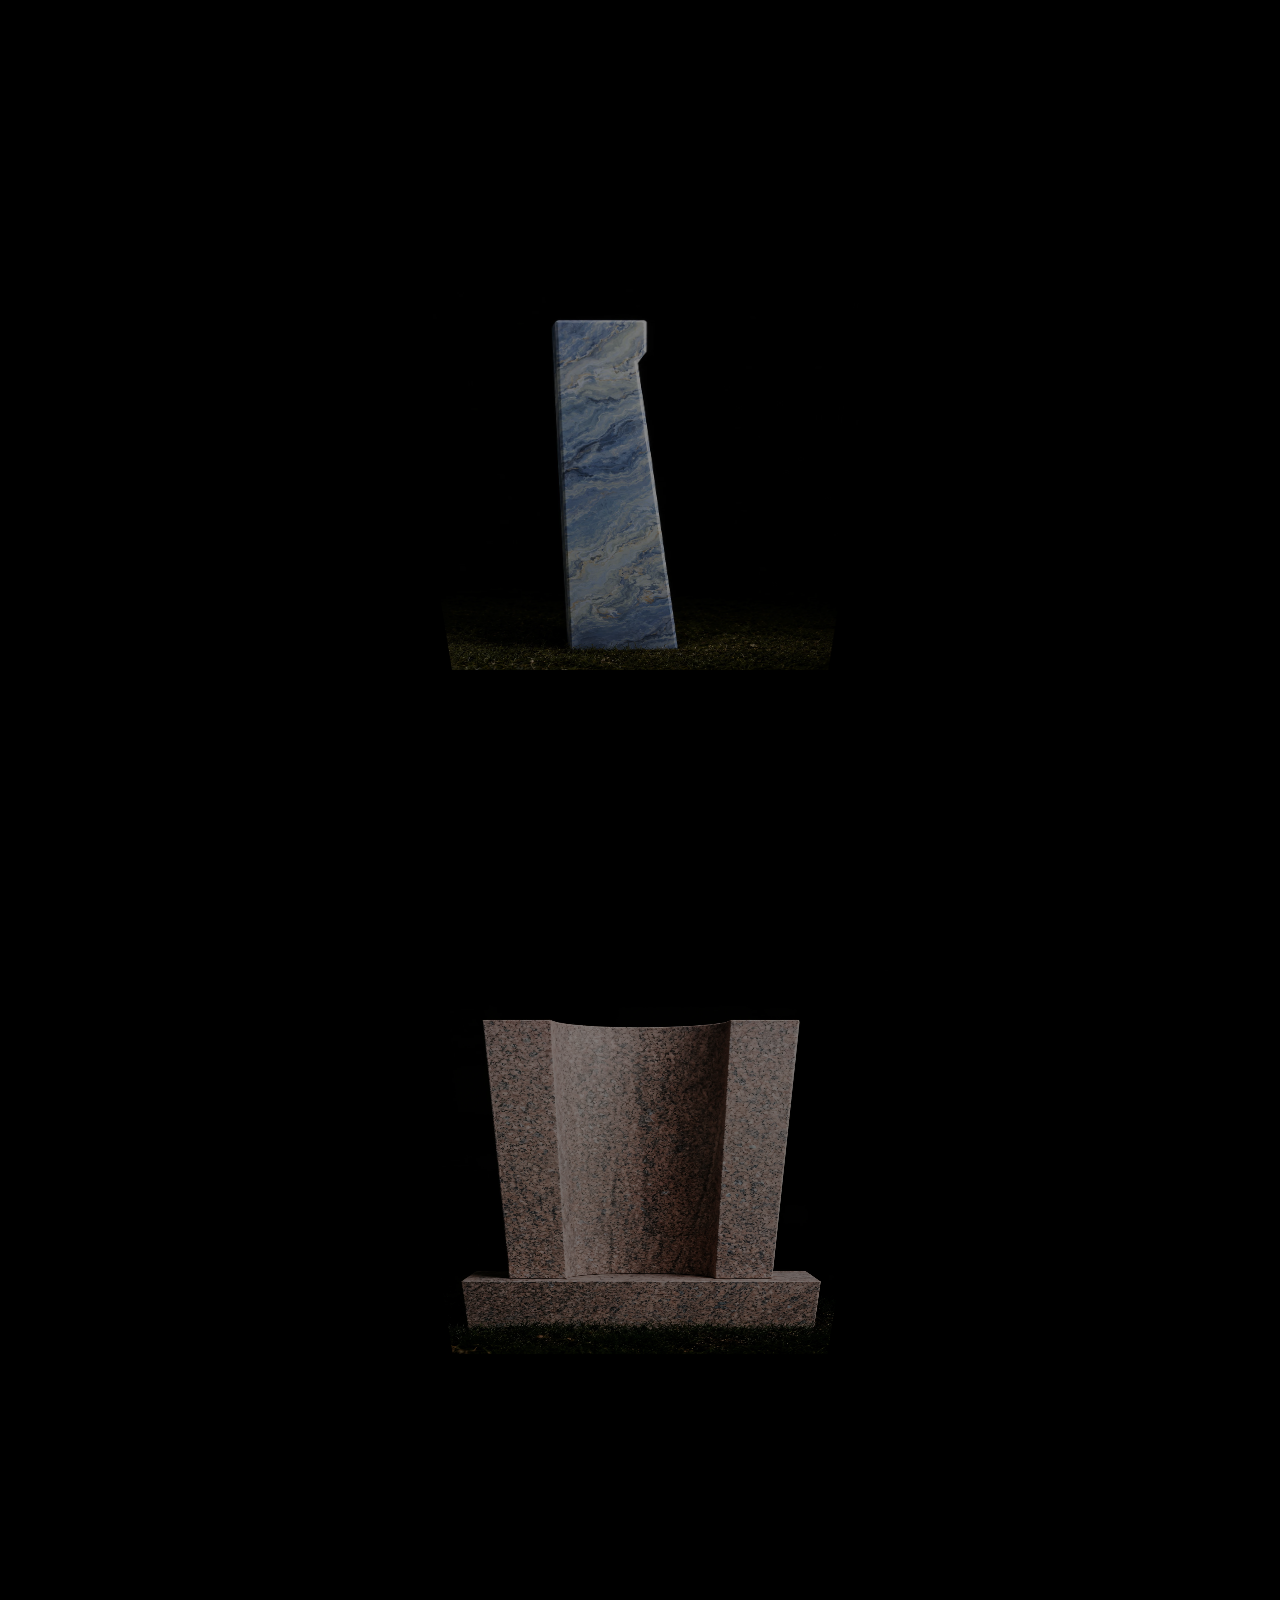
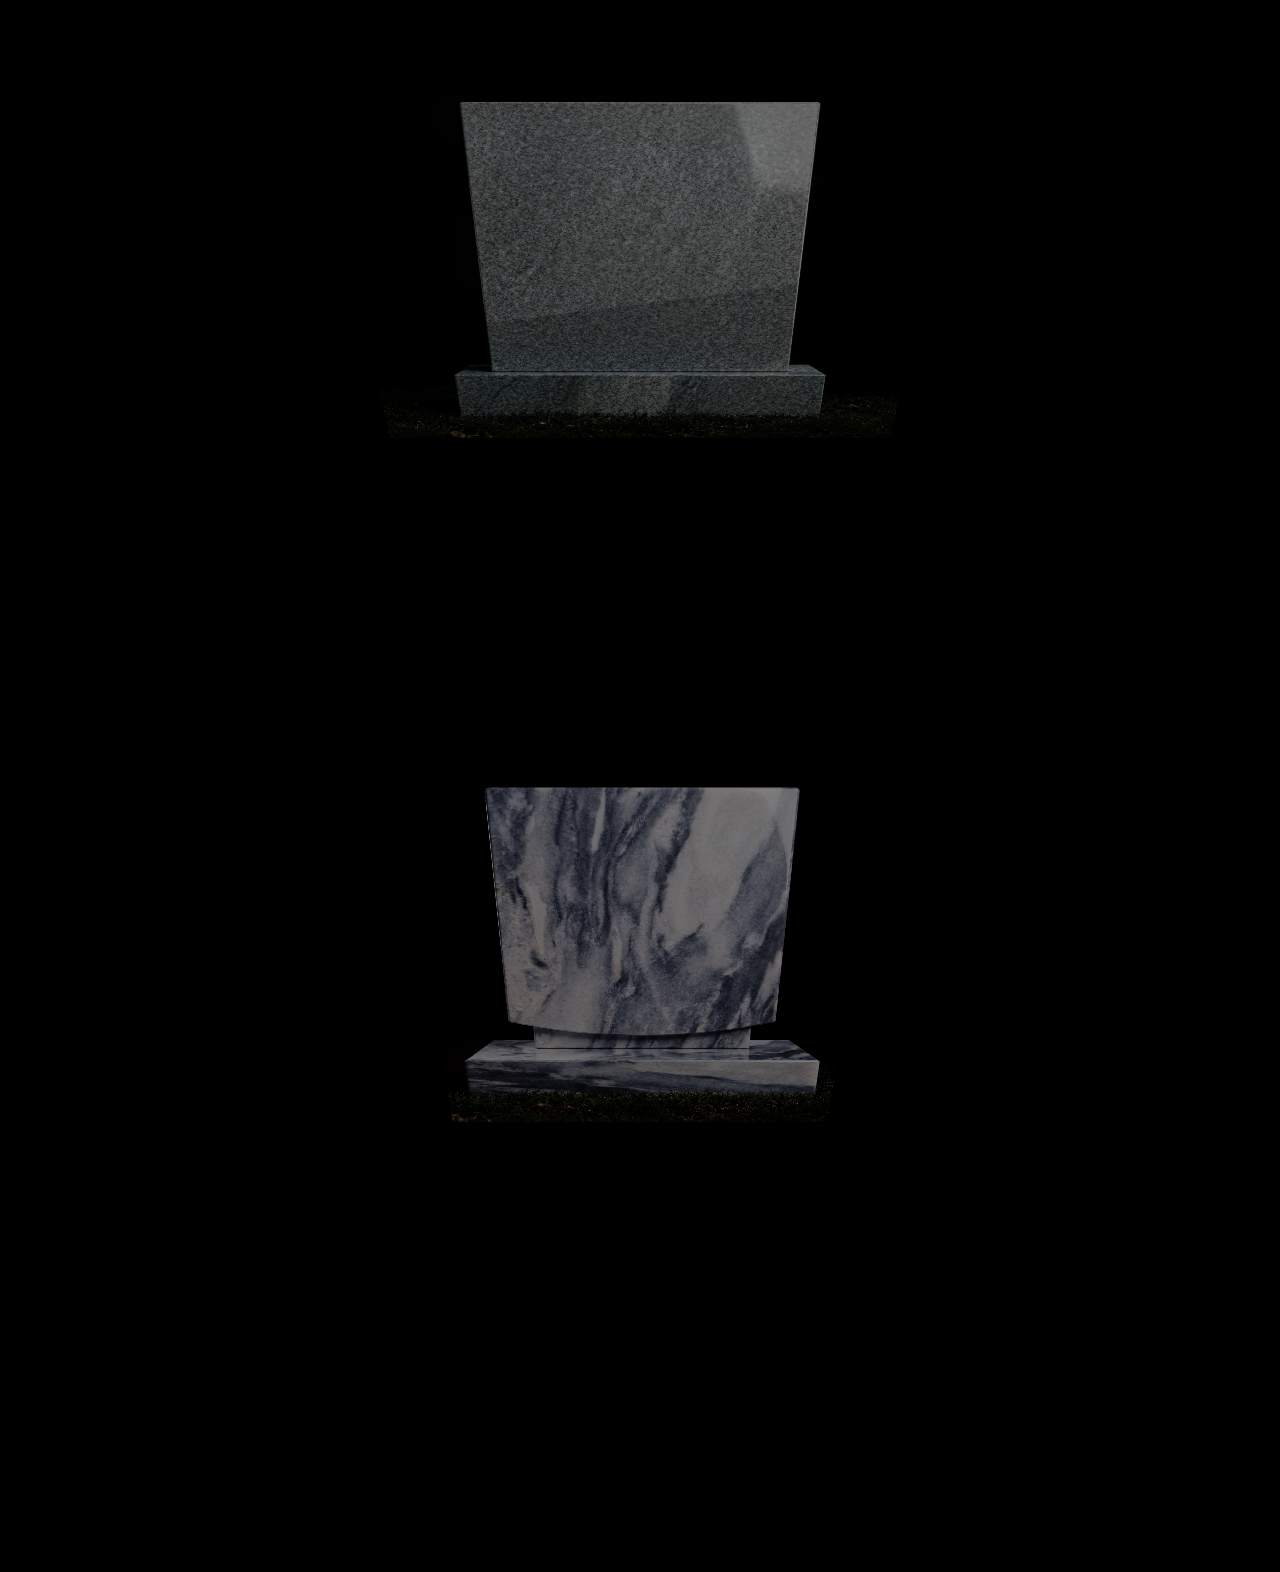
==== commit 30752225: "Tekst: fjern gjenbruk fra OM, fjern tankestreker, nye steinnavn Masikvartsitt, Azul Ciel og Hermelin" ====
--- a/index.html
+++ b/index.html
@@ -3,14 +3,14 @@
 <head>
 <meta charset="utf-8">
 <meta name="viewport" content="width=device-width, initial-scale=1, viewport-fit=cover">
-<title>WH FORM — Gravsteiner og monumenter i naturstein, Oslo</title>
-<meta name="description" content="WH FORM er et norsk produksjonsverksted for gravsteiner og monumenter i granitt og marmor. Arkitekttegnede gravminner for begravelsesbyråer og kirkegårder i Oslo og Akershus.">
+<title>WH FORM. Gravsteiner og monumenter i naturstein, Oslo</title>
+<meta name="description" content="WH FORM er et norsk produksjonsverksted for gravsteiner og monumenter i naturstein. Arkitekttegnede gravminner for begravelsesbyråer og kirkegårder i Oslo og Akershus.">
 <link rel="canonical" href="https://wh-form.com/">
 <meta property="og:type" content="website">
 <meta property="og:site_name" content="WH FORM">
 <meta property="og:locale" content="nb_NO">
-<meta property="og:title" content="WH FORM — Gravsteiner og monumenter i naturstein, Oslo">
-<meta property="og:description" content="WH FORM er et norsk produksjonsverksted for gravsteiner og monumenter i granitt og marmor. Arkitekttegnede gravminner for begravelsesbyråer og kirkegårder i Oslo og Akershus.">
+<meta property="og:title" content="WH FORM. Gravsteiner og monumenter i naturstein, Oslo">
+<meta property="og:description" content="WH FORM er et norsk produksjonsverksted for gravsteiner og monumenter i naturstein. Arkitekttegnede gravminner for begravelsesbyråer og kirkegårder i Oslo og Akershus.">
 <meta property="og:url" content="https://wh-form.com/">
 <meta property="og:image" content="https://wh-form.com/og.jpg">
 <meta property="og:image:width" content="1200">
@@ -57,7 +57,7 @@
     "Monumenter",
     "Naturstein",
     "Granitt",
-    "Marmor"
+    "Kvartsitt"
    ],
    "address": {
     "@type": "PostalAddress",
@@ -89,7 +89,7 @@
      "@type": "ImageObject",
      "contentUrl": "https://wh-form.com/kirke.webp",
      "name": "Gravstein Kirke",
-     "description": "Gravstein «Kirke» i grønn marmor"
+     "description": "Gravstein «Kirke» i Masikvartsitt"
     },
     {
      "@type": "ImageObject",
@@ -101,13 +101,13 @@
      "@type": "ImageObject",
      "contentUrl": "https://wh-form.com/Kors.webp",
      "name": "Gravstein Kors",
-     "description": "Gravstein «Kors» i blå naturstein"
+     "description": "Gravstein «Kors» i Azul Ciel"
     },
     {
      "@type": "ImageObject",
      "contentUrl": "https://wh-form.com/Himmel.webp",
      "name": "Gravstein Himmel",
-     "description": "Gravstein «Himmel» i grønn marmor"
+     "description": "Gravstein «Himmel» i Masikvartsitt"
     },
     {
      "@type": "ImageObject",
@@ -119,7 +119,7 @@
      "@type": "ImageObject",
      "contentUrl": "https://wh-form.com/Skraa.webp",
      "name": "Gravstein Skrå",
-     "description": "Gravstein «Skrå» i blå naturstein"
+     "description": "Gravstein «Skrå» i Azul Ciel"
     },
     {
      "@type": "ImageObject",
@@ -137,7 +137,7 @@
      "@type": "ImageObject",
      "contentUrl": "https://wh-form.com/Loft.webp",
      "name": "Gravstein Løft",
-     "description": "Gravstein «Løft» i blå marmor"
+     "description": "Gravstein «Løft» i Hermelin"
     }
    ]
   }
@@ -151,7 +151,7 @@
 </head>
 <body>
 
-  <h1 style="position:absolute;width:1px;height:1px;margin:-1px;padding:0;overflow:hidden;clip:rect(0 0 0 0);clip-path:inset(50%);white-space:nowrap;border:0;">WH FORM — gravsteiner og monumenter i naturstein, Oslo</h1>
+  <h1 style="position:absolute;width:1px;height:1px;margin:-1px;padding:0;overflow:hidden;clip:rect(0 0 0 0);clip-path:inset(50%);white-space:nowrap;border:0;">WH FORM. Gravsteiner og monumenter i naturstein, Oslo</h1>
 
   <!-- MASTHEAD -->
   <header class="masthead">
@@ -168,21 +168,21 @@
 
   <!-- STREAM -->
   <main class="stream">
-    <section class="project" data-index="01" data-title="Kirke" data-material="Grønn marmor" data-year="2026"><img src="kirke.webp" alt="Gravstein Kirke i grønn marmor — WH FORM" width="1086" height="1448" fetchpriority="high" decoding="async"></section>
-    <section class="project" data-index="02" data-title="Over" data-material="Rød granitt" data-year="2026"><img src="Over.webp" alt="Gravstein Over i rød granitt — WH FORM" width="1086" height="1448" loading="lazy" decoding="async"></section>
-    <section class="project" data-index="03" data-title="Kors" data-material="Blå naturstein" data-year="2026"><img src="Kors.webp" alt="Gravstein Kors i blå naturstein — WH FORM" width="1086" height="1448" loading="lazy" decoding="async"></section>
-    <section class="project" data-index="04" data-title="Himmel" data-material="Grønn marmor" data-year="2026"><img src="Himmel.webp" alt="Gravstein Himmel i grønn marmor — WH FORM" width="1086" height="1448" loading="lazy" decoding="async"></section>
-    <section class="project" data-index="05" data-title="Oval" data-material="Sort granitt" data-year="2026"><img src="Oval.webp" alt="Gravstein Oval i sort granitt — WH FORM" width="1086" height="1448" loading="lazy" decoding="async"></section>
-    <section class="project" data-index="06" data-title="Skrå" data-material="Blå naturstein" data-year="2026"><img src="Skraa.webp" alt="Gravstein Skrå i blå naturstein — WH FORM" width="1086" height="1448" loading="lazy" decoding="async"></section>
-    <section class="project" data-index="07" data-title="Bue" data-material="Rød granitt" data-year="2026"><img src="Bue.webp" alt="Gravstein Bue i rød granitt — WH FORM" width="1792" height="2400" loading="lazy" decoding="async"></section>
-    <section class="project" data-index="08" data-title="Fals" data-material="Grå granitt" data-year="2026"><img src="Fals.webp" alt="Gravstein Fals i grå granitt — WH FORM" width="2400" height="2400" loading="lazy" decoding="async"></section>
-    <section class="project" data-index="09" data-title="Løft" data-material="Blå marmor" data-year="2026"><img src="Loft.webp" alt="Gravstein Løft i blå marmor — WH FORM" width="1792" height="2400" loading="lazy" decoding="async"></section>
+    <section class="project" data-index="01" data-title="Kirke" data-material="Masikvartsitt" data-year="2026"><img src="kirke.webp" alt="Gravstein Kirke i Masikvartsitt. WH FORM" width="1086" height="1448" fetchpriority="high" decoding="async"></section>
+    <section class="project" data-index="02" data-title="Over" data-material="Rød granitt" data-year="2026"><img src="Over.webp" alt="Gravstein Over i rød granitt. WH FORM" width="1086" height="1448" loading="lazy" decoding="async"></section>
+    <section class="project" data-index="03" data-title="Kors" data-material="Azul Ciel" data-year="2026"><img src="Kors.webp" alt="Gravstein Kors i Azul Ciel. WH FORM" width="1086" height="1448" loading="lazy" decoding="async"></section>
+    <section class="project" data-index="04" data-title="Himmel" data-material="Masikvartsitt" data-year="2026"><img src="Himmel.webp" alt="Gravstein Himmel i Masikvartsitt. WH FORM" width="1086" height="1448" loading="lazy" decoding="async"></section>
+    <section class="project" data-index="05" data-title="Oval" data-material="Sort granitt" data-year="2026"><img src="Oval.webp" alt="Gravstein Oval i sort granitt. WH FORM" width="1086" height="1448" loading="lazy" decoding="async"></section>
+    <section class="project" data-index="06" data-title="Skrå" data-material="Azul Ciel" data-year="2026"><img src="Skraa.webp" alt="Gravstein Skrå i Azul Ciel. WH FORM" width="1086" height="1448" loading="lazy" decoding="async"></section>
+    <section class="project" data-index="07" data-title="Bue" data-material="Rød granitt" data-year="2026"><img src="Bue.webp" alt="Gravstein Bue i rød granitt. WH FORM" width="1792" height="2400" loading="lazy" decoding="async"></section>
+    <section class="project" data-index="08" data-title="Fals" data-material="Grå granitt" data-year="2026"><img src="Fals.webp" alt="Gravstein Fals i grå granitt. WH FORM" width="2400" height="2400" loading="lazy" decoding="async"></section>
+    <section class="project" data-index="09" data-title="Løft" data-material="Hermelin" data-year="2026"><img src="Loft.webp" alt="Gravstein Løft i Hermelin. WH FORM" width="1792" height="2400" loading="lazy" decoding="async"></section>
   </main>
 
   <!-- FAST TEKST (byttes ved scrolling) -->
   <div class="ann-fixed" aria-live="polite">
     <div class="af af-left"><span class="cap af-index">01</span><span class="cap af-title">Kirke</span></div>
-    <div class="af af-right"><span class="cap af-material">Grønn marmor</span><span class="cap af-year">2026</span></div>
+    <div class="af af-right"><span class="cap af-material">Masikvartsitt</span><span class="cap af-year">2026</span></div>
   </div>
 
   <!-- FOOTER BAR -->
